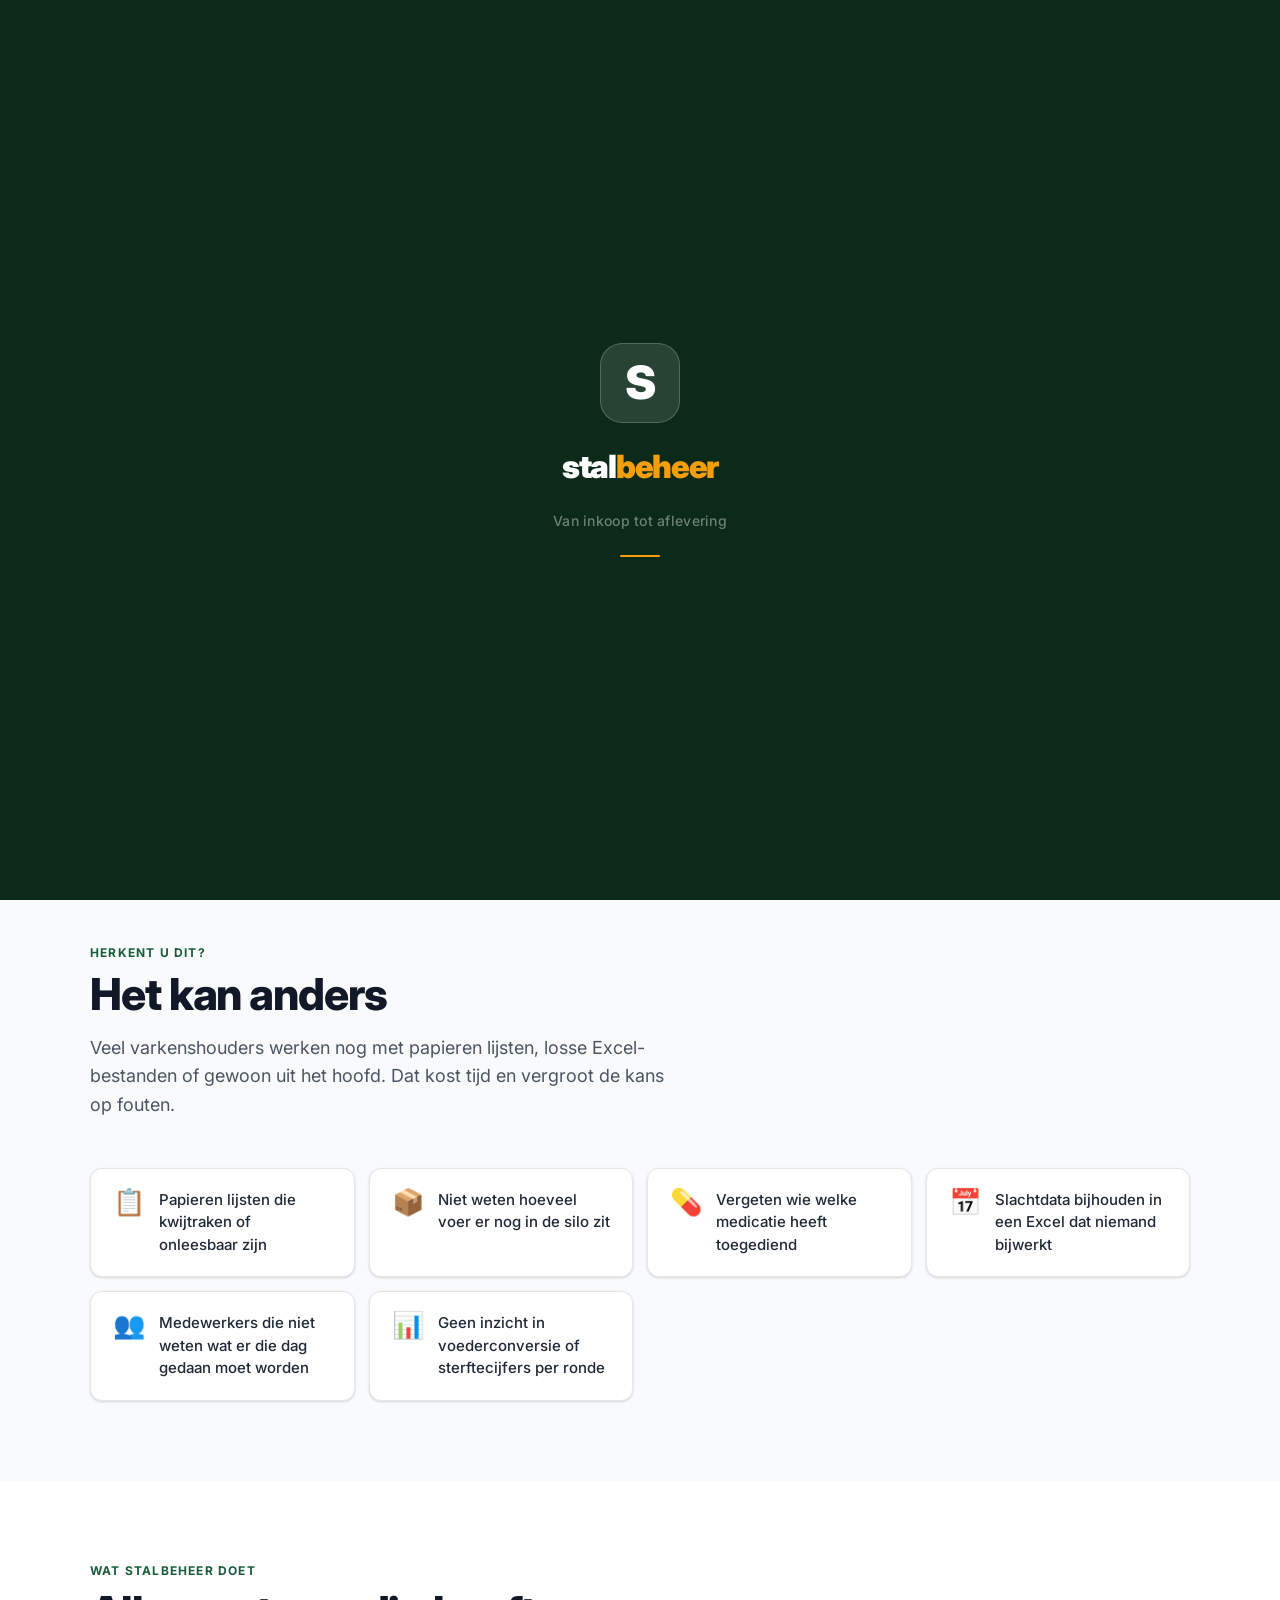
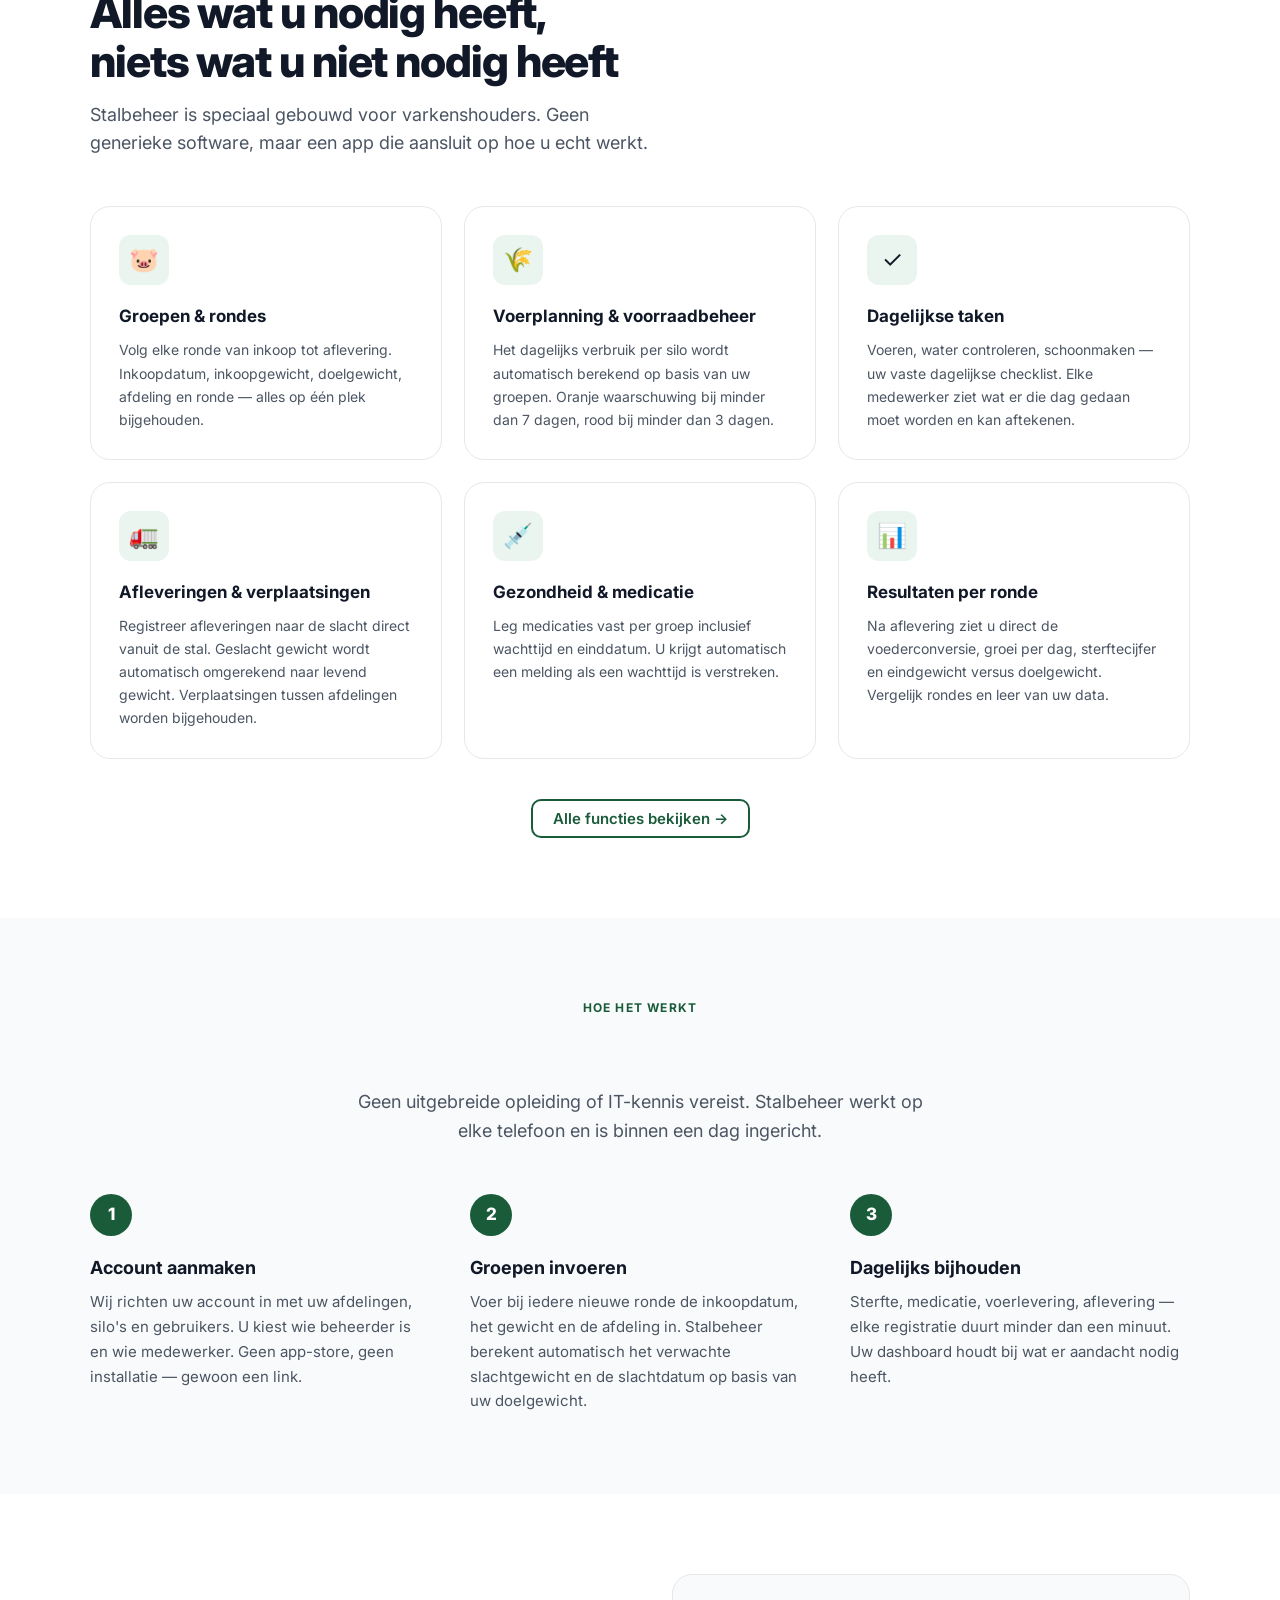
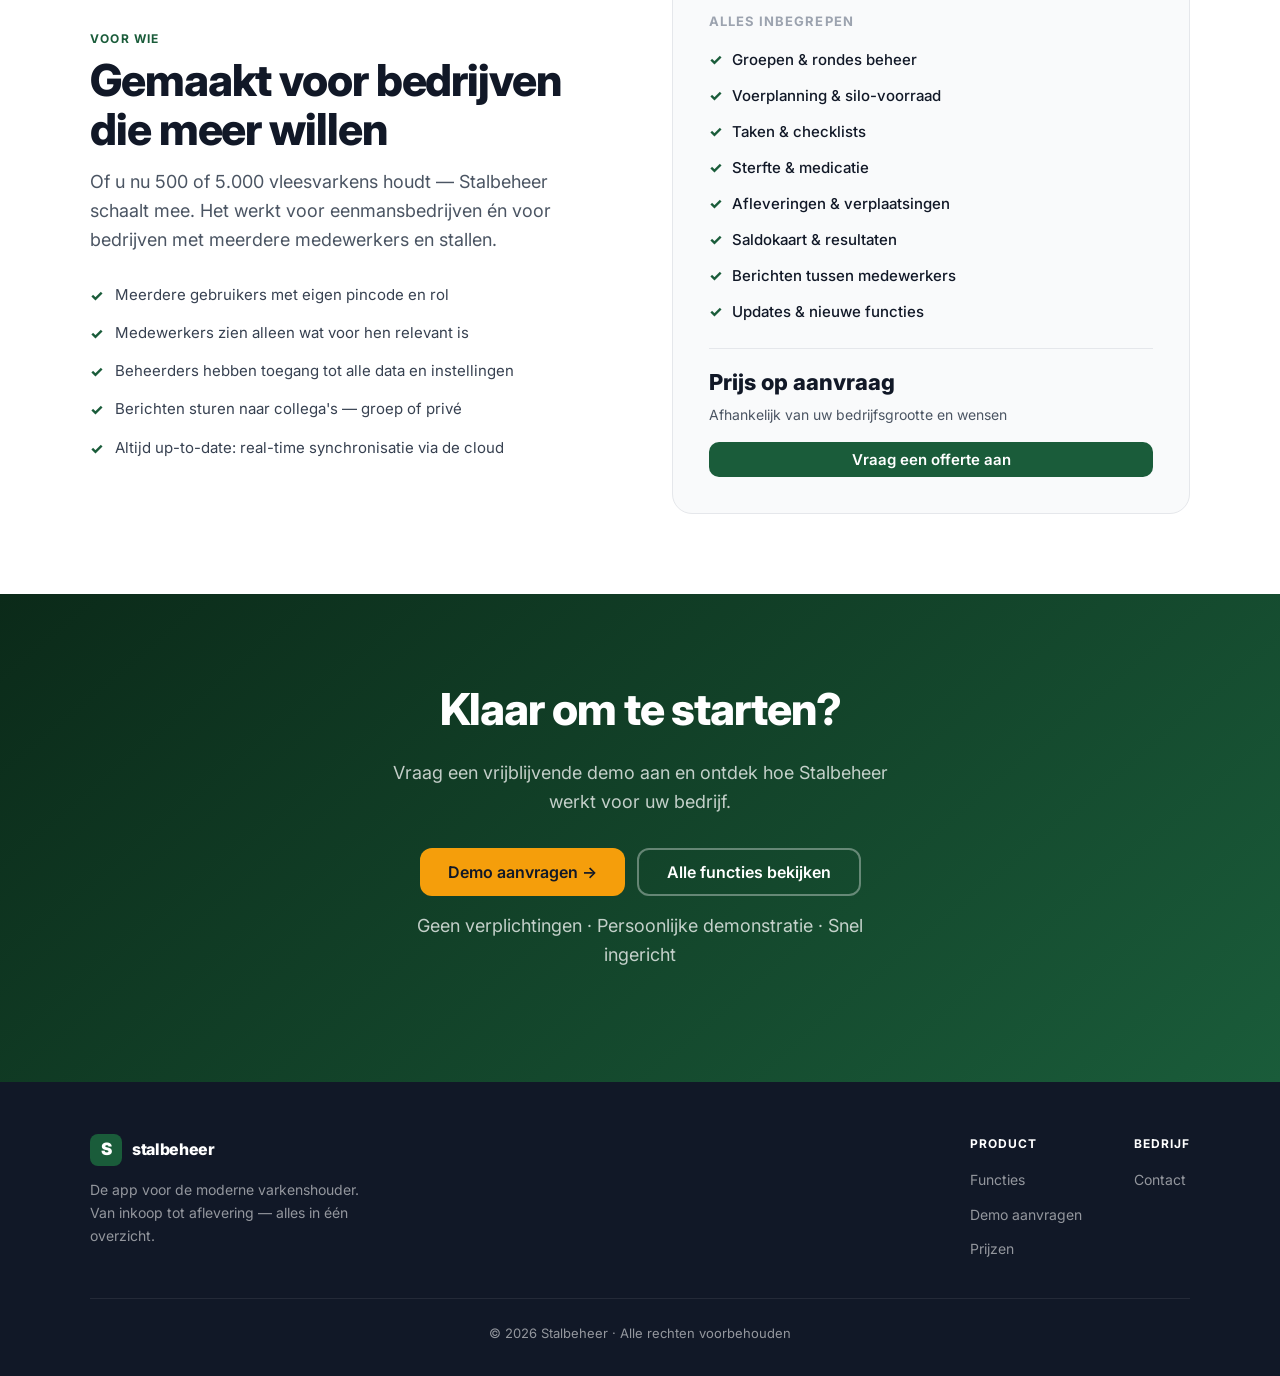
==== index.html @ 35cdd790 "fix: verwijder vlag emoji uit hero label" ====
<!DOCTYPE html>
<html lang="nl">
<head>
<meta charset="UTF-8">
<meta name="viewport" content="width=device-width, initial-scale=1.0">
<title>Stalbeheer — De app voor de moderne varkenshouder</title>
<meta name="description" content="Van inkoop tot aflevering — alles in één app. Voervoorraden, groepen, taken en gezondheid altijd bij de hand. Gebouwd voor de Nederlandse varkenshouderij.">
<link href="https://fonts.googleapis.com/css2?family=Inter:wght@400;500;600;700;800;900&display=swap" rel="stylesheet">
<link rel="stylesheet" href="style.css">
</head>
<body>

<!-- INTRO BINNENKOMER -->
<div id="intro">
  <div class="intro-inner">
    <div class="intro-mark">S</div>
    <div class="intro-word">stal<span>beheer</span></div>
    <div class="intro-tag">Van inkoop tot aflevering</div>
    <div class="intro-bar"></div>
  </div>
</div>

<!-- NAV -->
<header class="nav">
  <div class="nav-inner">
    <a href="index.html" class="nav-logo">
      <div class="nav-logo-mark">S</div>
      <div class="nav-logo-text">stal<span>beheer</span></div>
    </a>
    <ul class="nav-links">
      <li><a href="index.html" class="active">Home</a></li>
      <li><a href="functies.html">Functies</a></li>
      <li><a href="demo.html">Demo</a></li>
      <li><a href="contact.html">Contact</a></li>
    </ul>
    <div class="nav-right">
      <a href="contact.html" class="btn btn-primary btn-sm">Demo aanvragen →</a>
    </div>
  </div>
</header>

<!-- HERO -->
<section class="hero">
  <div class="hero-inner">
    <div class="hero-label" data-hero>Gebouwd voor de Nederlandse varkenshouderij</div>
    <h1 data-hero>Van inkoop tot aflevering.<br><em>Alles in één app.</em></h1>
    <p class="hero-sub" data-hero>
      Stalbeheer geeft u real-time inzicht in uw voervoorraden, diergroepen, dagelijkse taken en gezondheid — op uw telefoon, altijd en overal.
    </p>
    <div class="hero-cta" data-hero>
      <a href="contact.html" class="btn btn-amber btn-lg">Demo aanvragen →</a>
      <a href="functies.html" class="btn btn-outline-white btn-lg">Bekijk alle functies</a>
    </div>
    <p class="hero-note" data-hero>Geen installatie · Werkt op elke telefoon · Prijs op aanvraag</p>

    <div class="hero-stats" data-hero>
      <div>
        <div class="hero-stat-value">24/7</div>
        <div class="hero-stat-label">Inzicht in uw stal</div>
      </div>
      <div>
        <div class="hero-stat-value">0 papier</div>
        <div class="hero-stat-label">Alles digitaal</div>
      </div>
      <div>
        <div class="hero-stat-value">&lt; 1 min</div>
        <div class="hero-stat-label">Per registratie</div>
      </div>
      <div>
        <div class="hero-stat-value">1 app</div>
        <div class="hero-stat-label">Voor het hele team</div>
      </div>
    </div>
  </div>
</section>

<!-- PROBLEMEN -->
<section class="section bg-gray">
  <div class="section-inner">
    <div class="section-header">
      <div class="section-eyebrow" data-anim>Herkent u dit?</div>
      <h2 class="section-title" data-anim>Het kan anders</h2>
      <p class="section-sub" data-anim>Veel varkenshouders werken nog met papieren lijsten, losse Excel-bestanden of gewoon uit het hoofd. Dat kost tijd en vergroot de kans op fouten.</p>
    </div>
    <div class="problems-grid" data-stagger>
      <div class="problem-card">
        <div class="problem-icon">📋</div>
        <div class="problem-text">Papieren lijsten die kwijtraken of onleesbaar zijn</div>
      </div>
      <div class="problem-card">
        <div class="problem-icon">📦</div>
        <div class="problem-text">Niet weten hoeveel voer er nog in de silo zit</div>
      </div>
      <div class="problem-card">
        <div class="problem-icon">💊</div>
        <div class="problem-text">Vergeten wie welke medicatie heeft toegediend</div>
      </div>
      <div class="problem-card">
        <div class="problem-icon">📅</div>
        <div class="problem-text">Slachtdata bijhouden in een Excel dat niemand bijwerkt</div>
      </div>
      <div class="problem-card">
        <div class="problem-icon">👥</div>
        <div class="problem-text">Medewerkers die niet weten wat er die dag gedaan moet worden</div>
      </div>
      <div class="problem-card">
        <div class="problem-icon">📊</div>
        <div class="problem-text">Geen inzicht in voederconversie of sterftecijfers per ronde</div>
      </div>
    </div>
  </div>
</section>

<!-- FUNCTIES HIGHLIGHTS -->
<section class="section">
  <div class="section-inner">
    <div class="section-header">
      <div class="section-eyebrow" data-anim>Wat Stalbeheer doet</div>
      <h2 class="section-title" data-anim>Alles wat u nodig heeft,<br>niets wat u niet nodig heeft</h2>
      <p class="section-sub" data-anim>Stalbeheer is speciaal gebouwd voor varkenshouders. Geen generieke software, maar een app die aansluit op hoe u echt werkt.</p>
    </div>
    <div class="features-grid" data-stagger>
      <div class="feature-card">
        <div class="feature-icon">🐷</div>
        <div class="feature-title">Groepen &amp; rondes</div>
        <div class="feature-text">Volg elke ronde van inkoop tot aflevering. Inkoopdatum, inkoopgewicht, doelgewicht, afdeling en ronde — alles op één plek bijgehouden.</div>
      </div>
      <div class="feature-card">
        <div class="feature-icon">🌾</div>
        <div class="feature-title">Voerplanning &amp; voorraadbeheer</div>
        <div class="feature-text">Het dagelijks verbruik per silo wordt automatisch berekend op basis van uw groepen. Oranje waarschuwing bij minder dan 7 dagen, rood bij minder dan 3 dagen.</div>
      </div>
      <div class="feature-card">
        <div class="feature-icon">✓</div>
        <div class="feature-title">Dagelijkse taken</div>
        <div class="feature-text">Voeren, water controleren, schoonmaken — uw vaste dagelijkse checklist. Elke medewerker ziet wat er die dag gedaan moet worden en kan aftekenen.</div>
      </div>
      <div class="feature-card">
        <div class="feature-icon">🚛</div>
        <div class="feature-title">Afleveringen &amp; verplaatsingen</div>
        <div class="feature-text">Registreer afleveringen naar de slacht direct vanuit de stal. Geslacht gewicht wordt automatisch omgerekend naar levend gewicht. Verplaatsingen tussen afdelingen worden bijgehouden.</div>
      </div>
      <div class="feature-card">
        <div class="feature-icon">💉</div>
        <div class="feature-title">Gezondheid &amp; medicatie</div>
        <div class="feature-text">Leg medicaties vast per groep inclusief wachttijd en einddatum. U krijgt automatisch een melding als een wachttijd is verstreken.</div>
      </div>
      <div class="feature-card">
        <div class="feature-icon">📊</div>
        <div class="feature-title">Resultaten per ronde</div>
        <div class="feature-text">Na aflevering ziet u direct de voederconversie, groei per dag, sterftecijfer en eindgewicht versus doelgewicht. Vergelijk rondes en leer van uw data.</div>
      </div>
    </div>
    <div style="text-align:center;margin-top:40px" data-anim>
      <a href="functies.html" class="btn btn-ghost">Alle functies bekijken →</a>
    </div>
  </div>
</section>

<!-- HOE HET WERKT -->
<section class="section bg-gray">
  <div class="section-inner">
    <div class="section-header center">
      <div class="section-eyebrow" data-anim>Hoe het werkt</div>
      <h2 class="section-title" data-anim>In drie stappen aan de slag</h2>
      <p class="section-sub" data-anim>Geen uitgebreide opleiding of IT-kennis vereist. Stalbeheer werkt op elke telefoon en is binnen een dag ingericht.</p>
    </div>
    <div class="steps" data-stagger>
      <div class="step">
        <div class="step-num">1</div>
        <div class="step-title">Account aanmaken</div>
        <div class="step-text">Wij richten uw account in met uw afdelingen, silo's en gebruikers. U kiest wie beheerder is en wie medewerker. Geen app-store, geen installatie — gewoon een link.</div>
      </div>
      <div class="step">
        <div class="step-num">2</div>
        <div class="step-title">Groepen invoeren</div>
        <div class="step-text">Voer bij iedere nieuwe ronde de inkoopdatum, het gewicht en de afdeling in. Stalbeheer berekent automatisch het verwachte slachtgewicht en de slachtdatum op basis van uw doelgewicht.</div>
      </div>
      <div class="step">
        <div class="step-num">3</div>
        <div class="step-title">Dagelijks bijhouden</div>
        <div class="step-text">Sterfte, medicatie, voerlevering, aflevering — elke registratie duurt minder dan een minuut. Uw dashboard houdt bij wat er aandacht nodig heeft.</div>
      </div>
    </div>
  </div>
</section>

<!-- VOOR WIE -->
<section class="section">
  <div class="section-inner">
    <div style="display:grid;grid-template-columns:1fr 1fr;gap:64px;align-items:center">
      <div>
        <div class="section-eyebrow" data-anim>Voor wie</div>
        <h2 class="section-title" data-anim>Gemaakt voor bedrijven die meer willen</h2>
        <p class="section-sub" data-anim style="margin-bottom:28px">Of u nu 500 of 5.000 vleesvarkens houdt — Stalbeheer schaalt mee. Het werkt voor eenmansbedrijven én voor bedrijven met meerdere medewerkers en stallen.</p>
        <ul class="functies-list">
          <li>Meerdere gebruikers met eigen pincode en rol</li>
          <li>Medewerkers zien alleen wat voor hen relevant is</li>
          <li>Beheerders hebben toegang tot alle data en instellingen</li>
          <li>Berichten sturen naar collega's — groep of privé</li>
          <li>Altijd up-to-date: real-time synchronisatie via de cloud</li>
        </ul>
      </div>
      <div data-anim="scale" style="background:var(--gray-50);border:1px solid var(--gray-200);border-radius:20px;padding:36px;display:flex;flex-direction:column;gap:16px">
        <div style="font-size:13px;font-weight:700;text-transform:uppercase;letter-spacing:.08em;color:var(--gray-400)">Alles inbegrepen</div>
        <div style="display:flex;flex-direction:column;gap:12px">
          <div style="display:flex;align-items:center;gap:10px;font-size:15px;font-weight:500">
            <span style="color:var(--green);font-weight:800">✓</span> Groepen &amp; rondes beheer
          </div>
          <div style="display:flex;align-items:center;gap:10px;font-size:15px;font-weight:500">
            <span style="color:var(--green);font-weight:800">✓</span> Voerplanning &amp; silo-voorraad
          </div>
          <div style="display:flex;align-items:center;gap:10px;font-size:15px;font-weight:500">
            <span style="color:var(--green);font-weight:800">✓</span> Taken &amp; checklists
          </div>
          <div style="display:flex;align-items:center;gap:10px;font-size:15px;font-weight:500">
            <span style="color:var(--green);font-weight:800">✓</span> Sterfte &amp; medicatie
          </div>
          <div style="display:flex;align-items:center;gap:10px;font-size:15px;font-weight:500">
            <span style="color:var(--green);font-weight:800">✓</span> Afleveringen &amp; verplaatsingen
          </div>
          <div style="display:flex;align-items:center;gap:10px;font-size:15px;font-weight:500">
            <span style="color:var(--green);font-weight:800">✓</span> Saldokaart &amp; resultaten
          </div>
          <div style="display:flex;align-items:center;gap:10px;font-size:15px;font-weight:500">
            <span style="color:var(--green);font-weight:800">✓</span> Berichten tussen medewerkers
          </div>
          <div style="display:flex;align-items:center;gap:10px;font-size:15px;font-weight:500">
            <span style="color:var(--green);font-weight:800">✓</span> Updates &amp; nieuwe functies
          </div>
        </div>
        <div style="margin-top:8px;padding-top:16px;border-top:1px solid var(--gray-200)">
          <div style="font-size:22px;font-weight:800;color:var(--gray-900)">Prijs op aanvraag</div>
          <div style="font-size:14px;color:var(--text-muted);margin-top:4px">Afhankelijk van uw bedrijfsgrootte en wensen</div>
          <a href="contact.html" class="btn btn-primary" style="margin-top:16px;width:100%;justify-content:center">Vraag een offerte aan</a>
        </div>
      </div>
    </div>
  </div>
</section>

<!-- CTA -->
<section class="cta-banner">
  <h2 data-anim>Klaar om te starten?</h2>
  <p data-anim>Vraag een vrijblijvende demo aan en ontdek hoe Stalbeheer werkt voor uw bedrijf.</p>
  <div class="hero-cta">
    <a href="contact.html" class="btn btn-amber btn-lg">Demo aanvragen →</a>
    <a href="functies.html" class="btn btn-outline-white btn-lg">Alle functies bekijken</a>
  </div>
  <p class="hero-note">Geen verplichtingen · Persoonlijke demonstratie · Snel ingericht</p>
</section>

<!-- FOOTER -->
<footer>
  <div class="footer-inner">
    <div class="footer-top">
      <div>
        <div class="footer-brand-logo">
          <div class="footer-brand-mark">S</div>
          <div class="footer-brand-name">stalbeheer</div>
        </div>
        <div class="footer-desc">De app voor de moderne varkenshouder. Van inkoop tot aflevering — alles in één overzicht.</div>
      </div>
      <div class="footer-links">
        <div class="footer-col">
          <div class="footer-col-title">Product</div>
          <ul>
            <li><a href="functies.html">Functies</a></li>
            <li><a href="contact.html">Demo aanvragen</a></li>
            <li><a href="contact.html">Prijzen</a></li>
          </ul>
        </div>
        <div class="footer-col">
          <div class="footer-col-title">Bedrijf</div>
          <ul>
            <li><a href="contact.html">Contact</a></li>
          </ul>
        </div>
      </div>
    </div>
    <div class="footer-bottom">
      © 2026 Stalbeheer · Alle rechten voorbehouden
    </div>
  </div>
</footer>

<script src="animations.js"></script>
</body>
</html>
---- style.css ----
/* ============================================================
   STALBEHEER.COM — Gedeelde stijlen
   ============================================================ */

:root {
  --green-dark:  #0b2a19;
  --green:       #1a5c3a;
  --green-mid:   #256b46;
  --green-light: #ebf5ef;
  --amber:       #f59e0b;
  --amber-dark:  #d97706;
  --white:  #ffffff;
  --gray-50:  #f9fafb;
  --gray-100: #f3f4f6;
  --gray-200: #e5e7eb;
  --gray-300: #d1d5db;
  --gray-400: #9ca3af;
  --gray-600: #4b5563;
  --gray-700: #374151;
  --gray-800: #1f2937;
  --gray-900: #111827;
  --text:       #111827;
  --text-muted: #4b5563;
  --r:    12px;
  --r-lg: 20px;
  --shadow:    0 1px 3px rgba(0,0,0,.10), 0 1px 2px rgba(0,0,0,.06);
  --shadow-md: 0 4px 6px -1px rgba(0,0,0,.10), 0 2px 4px -1px rgba(0,0,0,.06);
  --shadow-lg: 0 10px 15px -3px rgba(0,0,0,.10), 0 4px 6px -2px rgba(0,0,0,.05);
  --shadow-xl: 0 20px 25px -5px rgba(0,0,0,.10), 0 10px 10px -5px rgba(0,0,0,.04);
}

*, *::before, *::after { box-sizing: border-box; margin: 0; padding: 0; }
html { font-size: 16px; scroll-behavior: smooth; }
body {
  font-family: 'Inter', -apple-system, BlinkMacSystemFont, 'Segoe UI', sans-serif;
  color: var(--text);
  background: var(--white);
  line-height: 1.6;
  -webkit-font-smoothing: antialiased;
}
img { max-width: 100%; display: block; }
a { color: inherit; }

/* ── NAV ─────────────────────────────────────────────────── */
.nav {
  position: sticky; top: 0; z-index: 200;
  background: rgba(255,255,255,.96);
  backdrop-filter: blur(10px);
  border-bottom: 1px solid var(--gray-200);
}
.nav-inner {
  max-width: 1100px; margin: 0 auto; padding: 0 28px;
  height: 66px;
  display: flex; align-items: center; justify-content: space-between; gap: 32px;
}
.nav-logo {
  display: flex; align-items: center; gap: 10px; text-decoration: none;
}
.nav-logo-mark {
  width: 36px; height: 36px;
  background: var(--green); border-radius: 9px;
  display: flex; align-items: center; justify-content: center;
  font-size: 19px; font-weight: 900; color: white;
  font-family: 'Inter', sans-serif; letter-spacing: -0.04em;
  flex-shrink: 0; user-select: none;
}
.nav-logo-text {
  font-size: 19px; font-weight: 800; letter-spacing: -.03em;
  color: var(--green-dark);
}
.nav-logo-text span { color: var(--green); }
.nav-links {
  display: flex; align-items: center; gap: 4px; list-style: none;
}
.nav-links a {
  text-decoration: none; color: var(--gray-600);
  font-size: 15px; font-weight: 500;
  padding: 7px 14px; border-radius: 8px;
  transition: all .15s;
}
.nav-links a:hover, .nav-links a.active { color: var(--green); background: var(--green-light); }
.nav-right { display: flex; align-items: center; gap: 10px; }

/* ── BUTTONS ─────────────────────────────────────────────── */
.btn {
  display: inline-flex; align-items: center; gap: 6px;
  padding: 10px 20px; border-radius: 10px;
  font-size: 15px; font-weight: 600; font-family: inherit;
  text-decoration: none; border: none; cursor: pointer;
  transition: all .15s; line-height: 1; white-space: nowrap;
}
.btn-primary { background: var(--green); color: white; }
.btn-primary:hover { background: var(--green-mid); transform: translateY(-1px); box-shadow: var(--shadow-md); }
.btn-amber { background: var(--amber); color: var(--gray-900); }
.btn-amber:hover { background: var(--amber-dark); transform: translateY(-1px); box-shadow: var(--shadow-md); }
.btn-outline-white { background: transparent; color: white; border: 2px solid rgba(255,255,255,.35); }
.btn-outline-white:hover { background: rgba(255,255,255,.1); border-color: rgba(255,255,255,.6); }
.btn-ghost { background: transparent; color: var(--green); border: 2px solid var(--green); }
.btn-ghost:hover { background: var(--green-light); }
.btn-lg { padding: 14px 28px; font-size: 16px; border-radius: 12px; }
.btn-sm { padding: 8px 16px; font-size: 14px; border-radius: 8px; }

/* ── HERO ────────────────────────────────────────────────── */
.hero {
  background: linear-gradient(140deg, var(--green-dark) 0%, #1a5c3a 55%, #266348 100%);
  color: white; padding: 96px 28px 80px; text-align: center;
  position: relative; overflow: hidden;
}
.hero::before {
  content: '';
  position: absolute; inset: 0; pointer-events: none;
  background-image: radial-gradient(circle at 20% 50%, rgba(255,255,255,.03) 0%, transparent 60%),
                    radial-gradient(circle at 80% 20%, rgba(245,158,11,.06) 0%, transparent 50%);
}
.hero-inner { max-width: 820px; margin: 0 auto; position: relative; }
.hero-label {
  display: inline-flex; align-items: center; gap: 7px;
  background: rgba(255,255,255,.1); border: 1px solid rgba(255,255,255,.18);
  color: rgba(255,255,255,.9); font-size: 13px; font-weight: 600;
  padding: 6px 14px; border-radius: 20px; margin-bottom: 28px;
  letter-spacing: .03em;
}
.hero h1 {
  font-size: clamp(38px, 6vw, 66px); font-weight: 900;
  line-height: 1.06; letter-spacing: -.035em; margin-bottom: 22px; color: white;
}
.hero h1 em { font-style: normal; color: var(--amber); }
.hero-sub {
  font-size: clamp(17px, 2.2vw, 21px); color: rgba(255,255,255,.78);
  max-width: 620px; margin: 0 auto 38px; line-height: 1.55;
}
.hero-cta { display: flex; gap: 12px; justify-content: center; flex-wrap: wrap; }
.hero-note { margin-top: 20px; font-size: 13px; color: rgba(255,255,255,.45); }

/* stats strip */
.hero-stats {
  display: flex; justify-content: center; gap: 48px;
  flex-wrap: wrap; margin-top: 56px;
  padding-top: 40px; border-top: 1px solid rgba(255,255,255,.12);
}
.hero-stat-value {
  font-size: 32px; font-weight: 900; letter-spacing: -.03em; color: white;
}
.hero-stat-label { font-size: 13px; color: rgba(255,255,255,.55); margin-top: 2px; }

/* ── PAGE HERO (inner pages) ─────────────────────────────── */
.page-hero {
  background: linear-gradient(140deg, var(--green-dark), var(--green));
  color: white; padding: 64px 28px 56px;
}
.page-hero-inner { max-width: 1100px; margin: 0 auto; }
.page-hero h1 {
  font-size: clamp(34px, 5vw, 54px); font-weight: 900;
  letter-spacing: -.03em; line-height: 1.08; margin-bottom: 12px;
}
.page-hero p { font-size: 18px; color: rgba(255,255,255,.75); max-width: 560px; }

/* ── SECTIONS ────────────────────────────────────────────── */
.section { padding: 80px 28px; }
.section-inner { max-width: 1100px; margin: 0 auto; }
.section.bg-gray { background: var(--gray-50); }
.section.bg-dark { background: var(--gray-900); }

.section-eyebrow {
  font-size: 12px; font-weight: 700; letter-spacing: .1em;
  text-transform: uppercase; color: var(--green); margin-bottom: 8px;
}
.section-title {
  font-size: clamp(28px, 4vw, 44px); font-weight: 800;
  letter-spacing: -.025em; color: var(--gray-900); line-height: 1.12;
  margin-bottom: 14px;
}
.section-sub { font-size: 18px; color: var(--text-muted); max-width: 580px; line-height: 1.6; }
.section-header { margin-bottom: 48px; }
.section-header.center { text-align: center; }
.section-header.center .section-sub { margin: 0 auto; }

/* ── PROBLEM CARDS ───────────────────────────────────────── */
.problems-grid {
  display: grid; grid-template-columns: repeat(auto-fit, minmax(230px, 1fr));
  gap: 14px; margin-top: 40px;
}
.problem-card {
  background: white; border: 1px solid var(--gray-200); border-radius: var(--r);
  padding: 20px 22px; display: flex; align-items: flex-start; gap: 14px;
  box-shadow: var(--shadow);
}
.problem-icon { font-size: 26px; flex-shrink: 0; line-height: 1; }
.problem-text { font-size: 15px; color: var(--gray-800); font-weight: 500; line-height: 1.5; }

/* ── FEATURE GRID ────────────────────────────────────────── */
.features-grid {
  display: grid; grid-template-columns: repeat(auto-fit, minmax(310px, 1fr));
  gap: 22px; margin-top: 48px;
}
.feature-card {
  background: white; border: 1px solid var(--gray-200); border-radius: var(--r-lg);
  padding: 28px; transition: all .2s;
}
.feature-card:hover {
  transform: translateY(-3px); box-shadow: var(--shadow-lg);
  border-color: #b6ddc5;
}
.feature-icon {
  width: 50px; height: 50px;
  background: var(--green-light); border-radius: 12px;
  display: flex; align-items: center; justify-content: center;
  font-size: 24px; margin-bottom: 18px;
}
.feature-title { font-size: 17px; font-weight: 700; color: var(--gray-900); margin-bottom: 8px; }
.feature-text { font-size: 14px; color: var(--text-muted); line-height: 1.65; }

/* ── STEPS ───────────────────────────────────────────────── */
.steps {
  display: grid; grid-template-columns: repeat(auto-fit, minmax(260px, 1fr));
  gap: 40px; margin-top: 48px; position: relative;
}
.step { display: flex; flex-direction: column; align-items: flex-start; }
.step-num {
  width: 42px; height: 42px; background: var(--green); color: white;
  border-radius: 50%; display: flex; align-items: center; justify-content: center;
  font-size: 17px; font-weight: 800; margin-bottom: 18px; flex-shrink: 0;
}
.step-title { font-size: 18px; font-weight: 700; color: var(--gray-900); margin-bottom: 8px; }
.step-text { font-size: 15px; color: var(--text-muted); line-height: 1.65; }

/* ── CTA BANNER ──────────────────────────────────────────── */
.cta-banner {
  background: linear-gradient(140deg, var(--green-dark), var(--green));
  color: white; padding: 80px 28px; text-align: center;
}
.cta-banner h2 {
  font-size: clamp(28px, 4vw, 44px); font-weight: 800;
  letter-spacing: -.025em; margin-bottom: 14px;
}
.cta-banner p { font-size: 18px; color: rgba(255,255,255,.75); max-width: 520px; margin: 0 auto 32px; }
.cta-banner .hero-note { margin-top: 16px; }

/* ── FUNCTIES DETAIL ─────────────────────────────────────── */
.functies-block {
  padding: 56px 0; border-bottom: 1px solid var(--gray-200);
}
.functies-block:last-child { border-bottom: none; }
.functies-layout {
  display: grid; grid-template-columns: 320px 1fr; gap: 64px; align-items: start;
}
.functies-list { list-style: none; display: flex; flex-direction: column; gap: 14px; margin-top: 0; }
.functies-list li {
  display: flex; align-items: flex-start; gap: 12px;
  font-size: 15px; color: var(--gray-700); line-height: 1.55;
}
.functies-list li::before {
  content: '✓'; color: var(--green); font-weight: 800;
  flex-shrink: 0; margin-top: 1px;
}
.functies-icon-row { display: flex; gap: 12px; flex-wrap: wrap; margin-top: 24px; }
.functies-badge {
  background: var(--green-light); color: var(--green);
  font-size: 12px; font-weight: 700; padding: 4px 10px; border-radius: 20px;
  letter-spacing: .03em;
}

/* ── CONTACT ─────────────────────────────────────────────── */
.contact-grid {
  display: grid; grid-template-columns: 1fr 420px; gap: 72px; align-items: start;
}
.form-row { display: grid; grid-template-columns: 1fr 1fr; gap: 14px; }
.form-group { display: flex; flex-direction: column; gap: 6px; margin-bottom: 14px; }
.form-group label { font-size: 14px; font-weight: 600; color: var(--gray-700); }
.form-group input,
.form-group select,
.form-group textarea {
  padding: 11px 14px; border: 1.5px solid var(--gray-200); border-radius: 10px;
  font-size: 15px; font-family: inherit; color: var(--text); background: white;
  transition: border-color .15s; outline: none;
}
.form-group input:focus,
.form-group select:focus,
.form-group textarea:focus { border-color: var(--green); box-shadow: 0 0 0 3px rgba(26,92,58,.1); }
.form-group textarea { min-height: 130px; resize: vertical; }
.contact-info { display: flex; flex-direction: column; gap: 0; }
.contact-info-item {
  display: flex; align-items: flex-start; gap: 16px;
  padding: 20px 0; border-bottom: 1px solid var(--gray-100);
}
.contact-info-item:first-child { padding-top: 0; }
.contact-info-item:last-child { border-bottom: none; }
.contact-info-icon {
  width: 46px; height: 46px; background: var(--green-light); border-radius: 11px;
  display: flex; align-items: center; justify-content: center;
  font-size: 22px; flex-shrink: 0;
}
.contact-info-title { font-size: 14px; font-weight: 700; color: var(--gray-900); margin-bottom: 3px; }
.contact-info-text { font-size: 14px; color: var(--text-muted); line-height: 1.5; }
.success-msg {
  display: none; background: var(--green-light); border: 1px solid #a7d7b9;
  color: var(--green); border-radius: 10px; padding: 14px 18px;
  font-size: 15px; font-weight: 500; margin-bottom: 16px;
}

/* ── FOOTER ──────────────────────────────────────────────── */
footer {
  background: var(--gray-900); color: rgba(255,255,255,.55);
  padding: 52px 28px 32px;
}
.footer-inner { max-width: 1100px; margin: 0 auto; }
.footer-top {
  display: flex; justify-content: space-between; gap: 48px; flex-wrap: wrap;
  padding-bottom: 36px; border-bottom: 1px solid rgba(255,255,255,.08);
  margin-bottom: 24px;
}
.footer-brand-logo { display: flex; align-items: center; gap: 10px; margin-bottom: 12px; }
.footer-brand-mark {
  width: 32px; height: 32px; background: var(--green); border-radius: 8px;
  display: flex; align-items: center; justify-content: center;
  font-size: 17px; font-weight: 900; color: white;
  font-family: 'Inter', sans-serif; letter-spacing: -0.04em; user-select: none;
}
.footer-brand-name { font-size: 16px; font-weight: 800; color: white; letter-spacing: -.02em; }
.footer-desc { font-size: 14px; line-height: 1.65; max-width: 280px; }
.footer-links { display: flex; gap: 52px; flex-wrap: wrap; }
.footer-col-title {
  font-size: 12px; font-weight: 700; text-transform: uppercase;
  letter-spacing: .08em; color: white; margin-bottom: 14px;
}
.footer-col ul { list-style: none; display: flex; flex-direction: column; gap: 9px; }
.footer-col a { text-decoration: none; font-size: 14px; transition: color .15s; }
.footer-col a:hover { color: white; }
.footer-bottom { font-size: 13px; text-align: center; }

/* ── RESPONSIVE ──────────────────────────────────────────── */
@media (max-width: 768px) {
  .nav-links, .nav-right { display: none; }
  .hero { padding: 64px 20px 52px; }
  .hero-stats { gap: 28px; }
  .section { padding: 56px 20px; }
  .features-grid { grid-template-columns: 1fr; }
  .functies-layout { grid-template-columns: 1fr; gap: 32px; }
  .contact-grid { grid-template-columns: 1fr; gap: 40px; }
  .form-row { grid-template-columns: 1fr; gap: 0; }
  .footer-top { flex-direction: column; }
  .page-hero { padding: 48px 20px 40px; }
  .cta-banner { padding: 56px 20px; }
}


/* ============================================================
   ANIMATIES — Apple-stijl scroll-triggered + hero entrance
   ============================================================ */

/* ── Nav: schaduw bij scrollen ──────────────────────────────── */
.nav { transition: box-shadow 0.3s ease; }
.nav--scrolled { box-shadow: 0 2px 24px rgba(0,0,0,0.10); }

/* ── Hero entrance: elementen komen één voor één binnen ─────── */
@keyframes heroEnter {
  from { opacity: 0; transform: translateY(22px); filter: blur(2px); }
  to   { opacity: 1; transform: translateY(0);    filter: blur(0);   }
}

.hero-enter {
  opacity: 0;
  animation: heroEnter 0.85s cubic-bezier(0.16, 1, 0.3, 1) forwards;
}

/* ── Scroll-triggered fade-up ───────────────────────────────── */
[data-anim] {
  opacity: 0;
  transform: translateY(28px);
  transition:
    opacity  0.72s cubic-bezier(0.16, 1, 0.3, 1),
    transform 0.72s cubic-bezier(0.16, 1, 0.3, 1);
  /* stagger: elk kind is iets later */
  transition-delay: calc(var(--stagger-i, 0) * 0.09s);
}

[data-anim="fade"] {
  transform: none; /* alleen fade, geen translate */
}

[data-anim="scale"] {
  transform: scale(0.95);
  transition:
    opacity   0.65s cubic-bezier(0.16, 1, 0.3, 1),
    transform 0.65s cubic-bezier(0.16, 1, 0.3, 1);
}

[data-anim].in-view {
  opacity: 1;
  transform: none;
}

/* ── Feature cards: extra hover-lift ───────────────────────── */
.feature-card {
  transition: transform 0.25s cubic-bezier(0.16,1,0.3,1),
              box-shadow 0.25s cubic-bezier(0.16,1,0.3,1),
              border-color 0.25s ease,
              opacity 0.72s cubic-bezier(0.16, 1, 0.3, 1);
}

/* ── Smooth underline op nav-links ─────────────────────────── */
.nav-links a {
  position: relative;
}
.nav-links a::after {
  content: '';
  position: absolute;
  bottom: 2px; left: 12px; right: 12px;
  height: 2px;
  background: var(--green);
  border-radius: 2px;
  transform: scaleX(0);
  transform-origin: center;
  transition: transform 0.22s cubic-bezier(0.16, 1, 0.3, 1);
}
.nav-links a:hover::after,
.nav-links a.active::after { transform: scaleX(1); }

/* ── Buttons: vloeiendere hover ─────────────────────────────── */
.btn {
  transition: background 0.18s ease,
              transform  0.18s cubic-bezier(0.16, 1, 0.3, 1),
              box-shadow 0.18s ease;
}

/* ── Reduced motion: respecteer gebruikersinstellingen ──────── */
@media (prefers-reduced-motion: reduce) {
  [data-anim], [data-hero], .hero-enter, .feature-card, .btn {
    transition: none !important;
    animation: none !important;
    opacity: 1 !important;
    transform: none !important;
  }
}


/* ============================================================
   INTRO — Cinematische binnenkomer bij laden
   ============================================================ */
#intro {
  position: fixed; inset: 0; z-index: 9999;
  background: var(--green-dark);
  display: flex; align-items: center; justify-content: center;
  flex-direction: column; gap: 0;
  pointer-events: all;
}
#intro.intro-exit {
  transform: translateY(-100%);
  transition: transform 1s cubic-bezier(0.76, 0, 0.24, 1);
}
.intro-inner {
  display: flex; flex-direction: column; align-items: center; gap: 18px;
  text-align: center;
}
.intro-mark {
  width: 80px; height: 80px;
  background: rgba(255,255,255,0.12);
  border: 1.5px solid rgba(255,255,255,0.2);
  border-radius: 22px;
  display: flex; align-items: center; justify-content: center;
  font-size: 46px; font-weight: 900; color: white;
  font-family: 'Inter', sans-serif; letter-spacing: -0.05em;
  user-select: none;
  opacity: 0;
  animation: introMark 0.7s cubic-bezier(0.16,1,0.3,1) 0.15s forwards;
}
.intro-word {
  font-size: 32px; font-weight: 900; letter-spacing: -0.04em;
  color: white;
  opacity: 0;
  animation: introSlideUp 0.65s cubic-bezier(0.16,1,0.3,1) 0.45s forwards;
}
.intro-word span { color: var(--amber); }
.intro-tag {
  font-size: 14px; font-weight: 500; color: rgba(255,255,255,0.4);
  letter-spacing: 0.02em;
  opacity: 0;
  animation: introSlideUp 0.65s cubic-bezier(0.16,1,0.3,1) 0.65s forwards;
}
.intro-bar {
  width: 40px; height: 2px;
  background: var(--amber);
  border-radius: 2px;
  margin-top: 4px;
  opacity: 0;
  transform: scaleX(0);
  transform-origin: left;
  animation: introBar 0.8s cubic-bezier(0.16,1,0.3,1) 0.85s forwards;
}

@keyframes introMark {
  from { opacity: 0; transform: scale(0.6) rotate(-8deg); }
  to   { opacity: 1; transform: scale(1) rotate(0deg); }
}
@keyframes introSlideUp {
  from { opacity: 0; transform: translateY(16px); }
  to   { opacity: 1; transform: translateY(0); }
}
@keyframes introBar {
  from { opacity: 0; transform: scaleX(0); }
  to   { opacity: 1; transform: scaleX(1); }
}
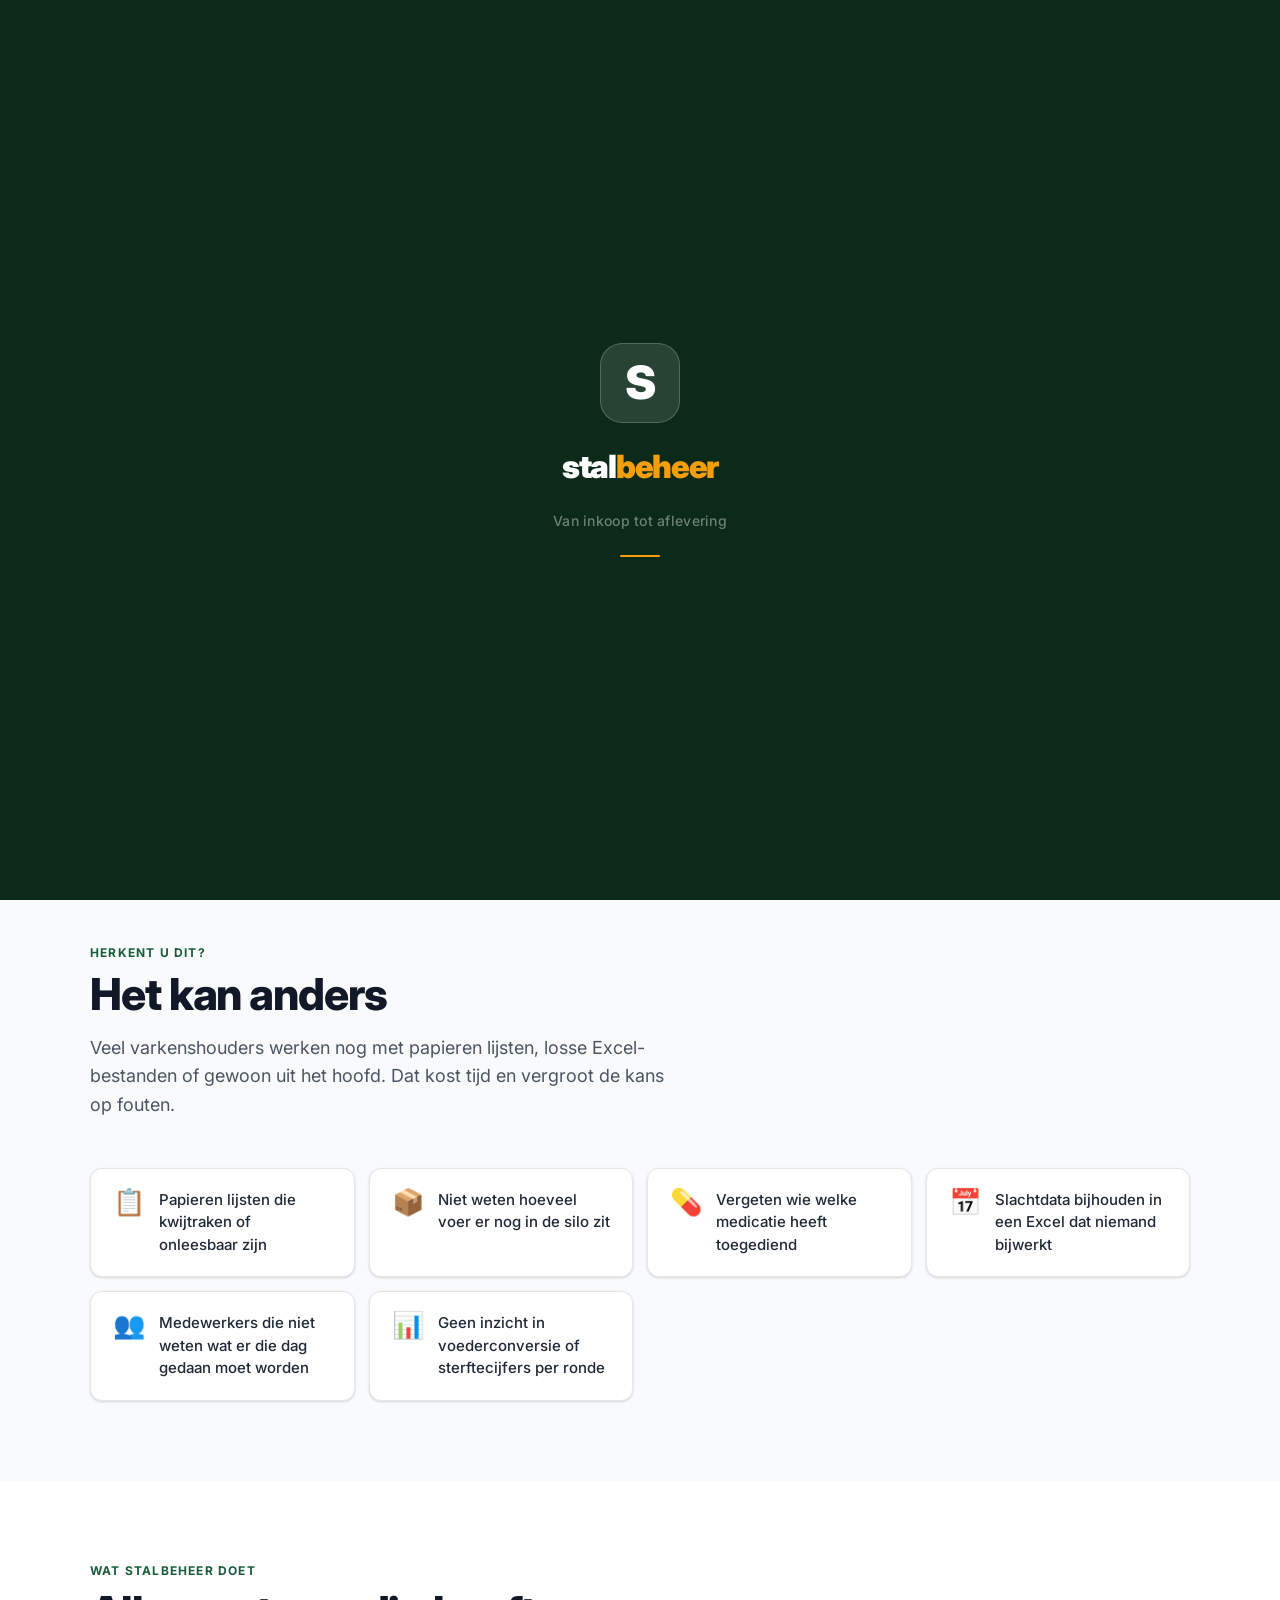
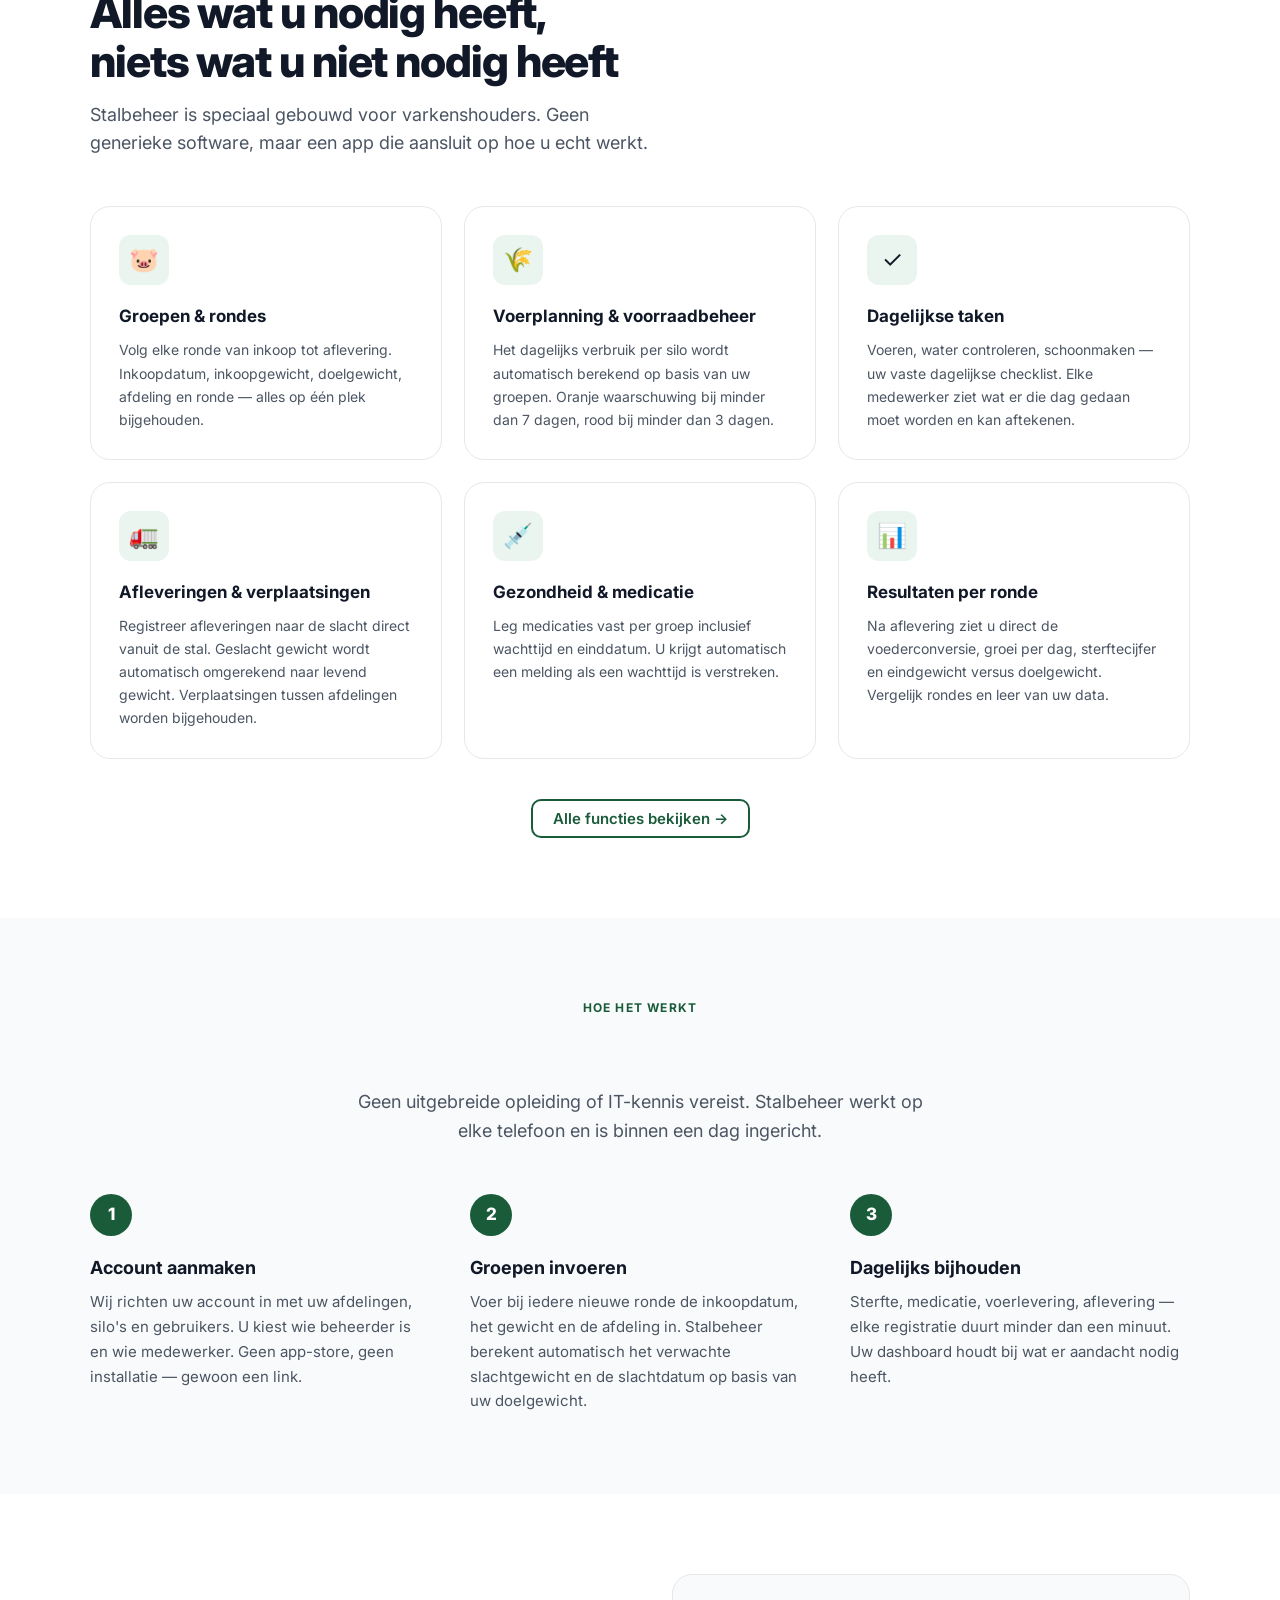
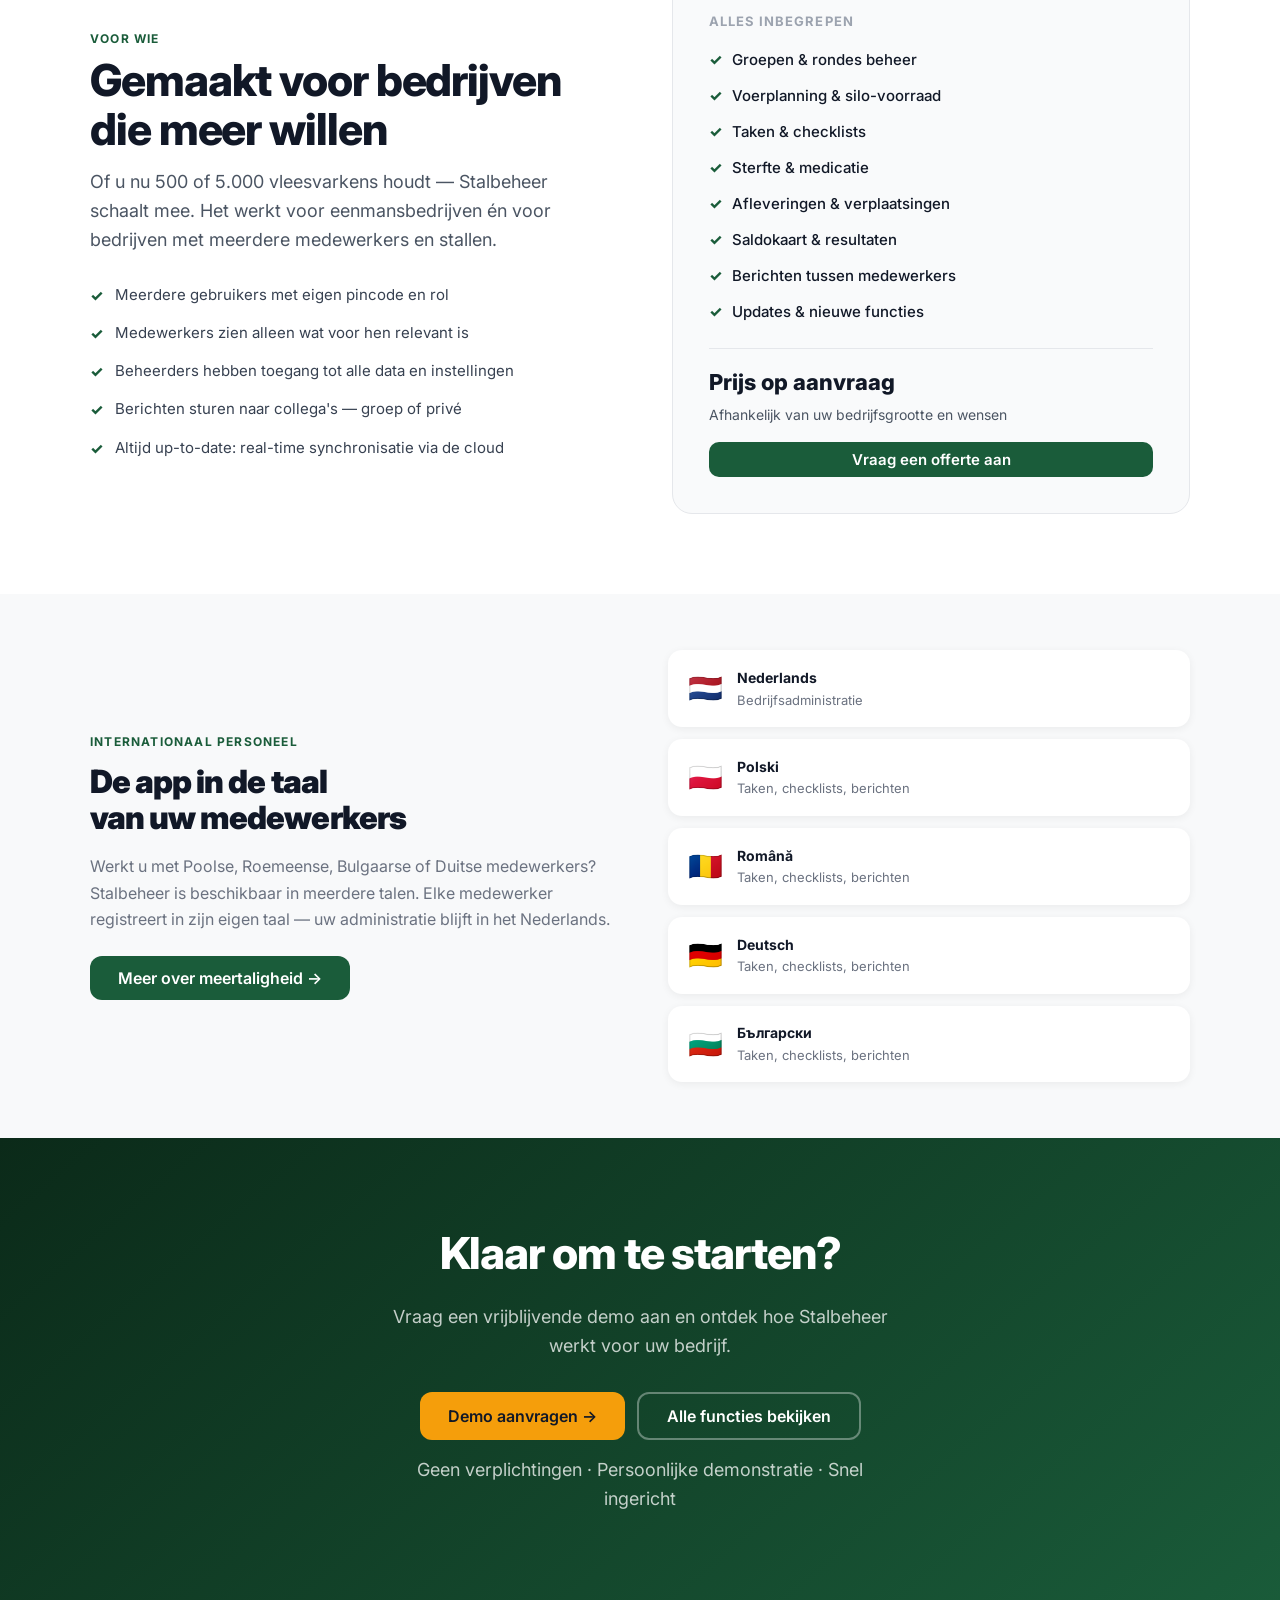
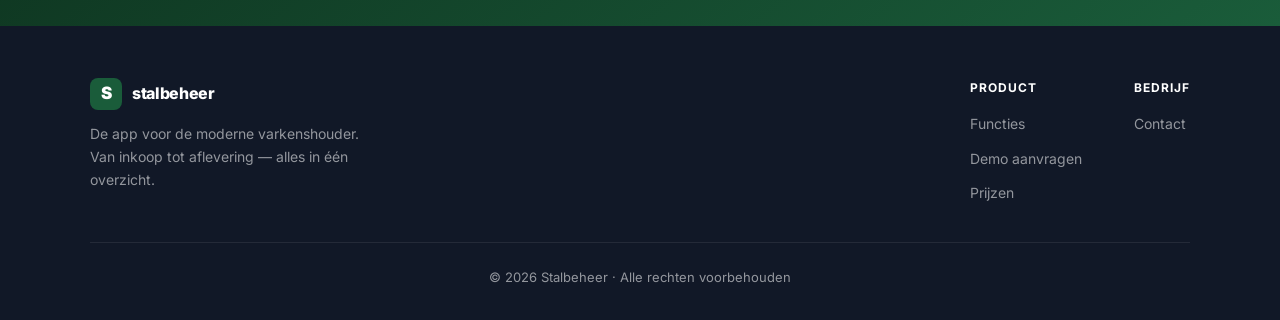
==== commit 3680ab1c: "feat: voeg meertaligheid toe als verkoopargument op website - functies.html: nieuw feature-blok met " ====
--- a/index.html
+++ b/index.html
@@ -239,6 +239,44 @@
   </div>
 </section>
 
+<!-- MEERTALIG -->
+<section class="section" style="background:#f8f9fa;padding-top:56px;padding-bottom:56px">
+  <div class="section-inner">
+    <div style="display:grid;grid-template-columns:1fr 1fr;gap:56px;align-items:center" data-anim>
+      <div>
+        <div class="section-eyebrow" style="margin-bottom:12px">Internationaal personeel</div>
+        <h2 style="font-size:32px;font-weight:900;letter-spacing:-.03em;line-height:1.15;margin-bottom:16px">De app in de taal<br>van uw medewerkers</h2>
+        <p style="font-size:16px;color:var(--gray-500,#6b7280);line-height:1.65;margin-bottom:24px">
+          Werkt u met Poolse, Roemeense, Bulgaarse of Duitse medewerkers? Stalbeheer is beschikbaar in meerdere talen. Elke medewerker registreert in zijn eigen taal — uw administratie blijft in het Nederlands.
+        </p>
+        <a href="functies.html#internationaal" class="btn btn-primary btn-lg">Meer over meertaligheid →</a>
+      </div>
+      <div style="display:flex;flex-direction:column;gap:12px">
+        <div style="background:white;border-radius:14px;padding:16px 20px;display:flex;align-items:center;gap:14px;box-shadow:0 2px 8px rgba(0,0,0,.06)">
+          <span style="font-size:28px">🇳🇱</span>
+          <div><div style="font-weight:700;font-size:14px">Nederlands</div><div style="font-size:13px;color:#6b7280">Bedrijfsadministratie</div></div>
+        </div>
+        <div style="background:white;border-radius:14px;padding:16px 20px;display:flex;align-items:center;gap:14px;box-shadow:0 2px 8px rgba(0,0,0,.06)">
+          <span style="font-size:28px">🇵🇱</span>
+          <div><div style="font-weight:700;font-size:14px">Polski</div><div style="font-size:13px;color:#6b7280">Taken, checklists, berichten</div></div>
+        </div>
+        <div style="background:white;border-radius:14px;padding:16px 20px;display:flex;align-items:center;gap:14px;box-shadow:0 2px 8px rgba(0,0,0,.06)">
+          <span style="font-size:28px">🇷🇴</span>
+          <div><div style="font-weight:700;font-size:14px">Română</div><div style="font-size:13px;color:#6b7280">Taken, checklists, berichten</div></div>
+        </div>
+        <div style="background:white;border-radius:14px;padding:16px 20px;display:flex;align-items:center;gap:14px;box-shadow:0 2px 8px rgba(0,0,0,.06)">
+          <span style="font-size:28px">🇩🇪</span>
+          <div><div style="font-weight:700;font-size:14px">Deutsch</div><div style="font-size:13px;color:#6b7280">Taken, checklists, berichten</div></div>
+        </div>
+        <div style="background:white;border-radius:14px;padding:16px 20px;display:flex;align-items:center;gap:14px;box-shadow:0 2px 8px rgba(0,0,0,.06)">
+          <span style="font-size:28px">🇧🇬</span>
+          <div><div style="font-weight:700;font-size:14px">Български</div><div style="font-size:13px;color:#6b7280">Taken, checklists, berichten</div></div>
+        </div>
+      </div>
+    </div>
+  </div>
+</section>
+
 <!-- CTA -->
 <section class="cta-banner">
   <h2 data-anim>Klaar om te starten?</h2>
--- a/style.css
+++ b/style.css
@@ -336,6 +336,7 @@
   .section { padding: 56px 20px; }
   .features-grid { grid-template-columns: 1fr; }
   .functies-layout { grid-template-columns: 1fr; gap: 32px; }
+  .talen-grid { grid-template-columns: 1fr !important; gap: 32px !important; }
   .contact-grid { grid-template-columns: 1fr; gap: 40px; }
   .form-row { grid-template-columns: 1fr; gap: 0; }
   .footer-top { flex-direction: column; }
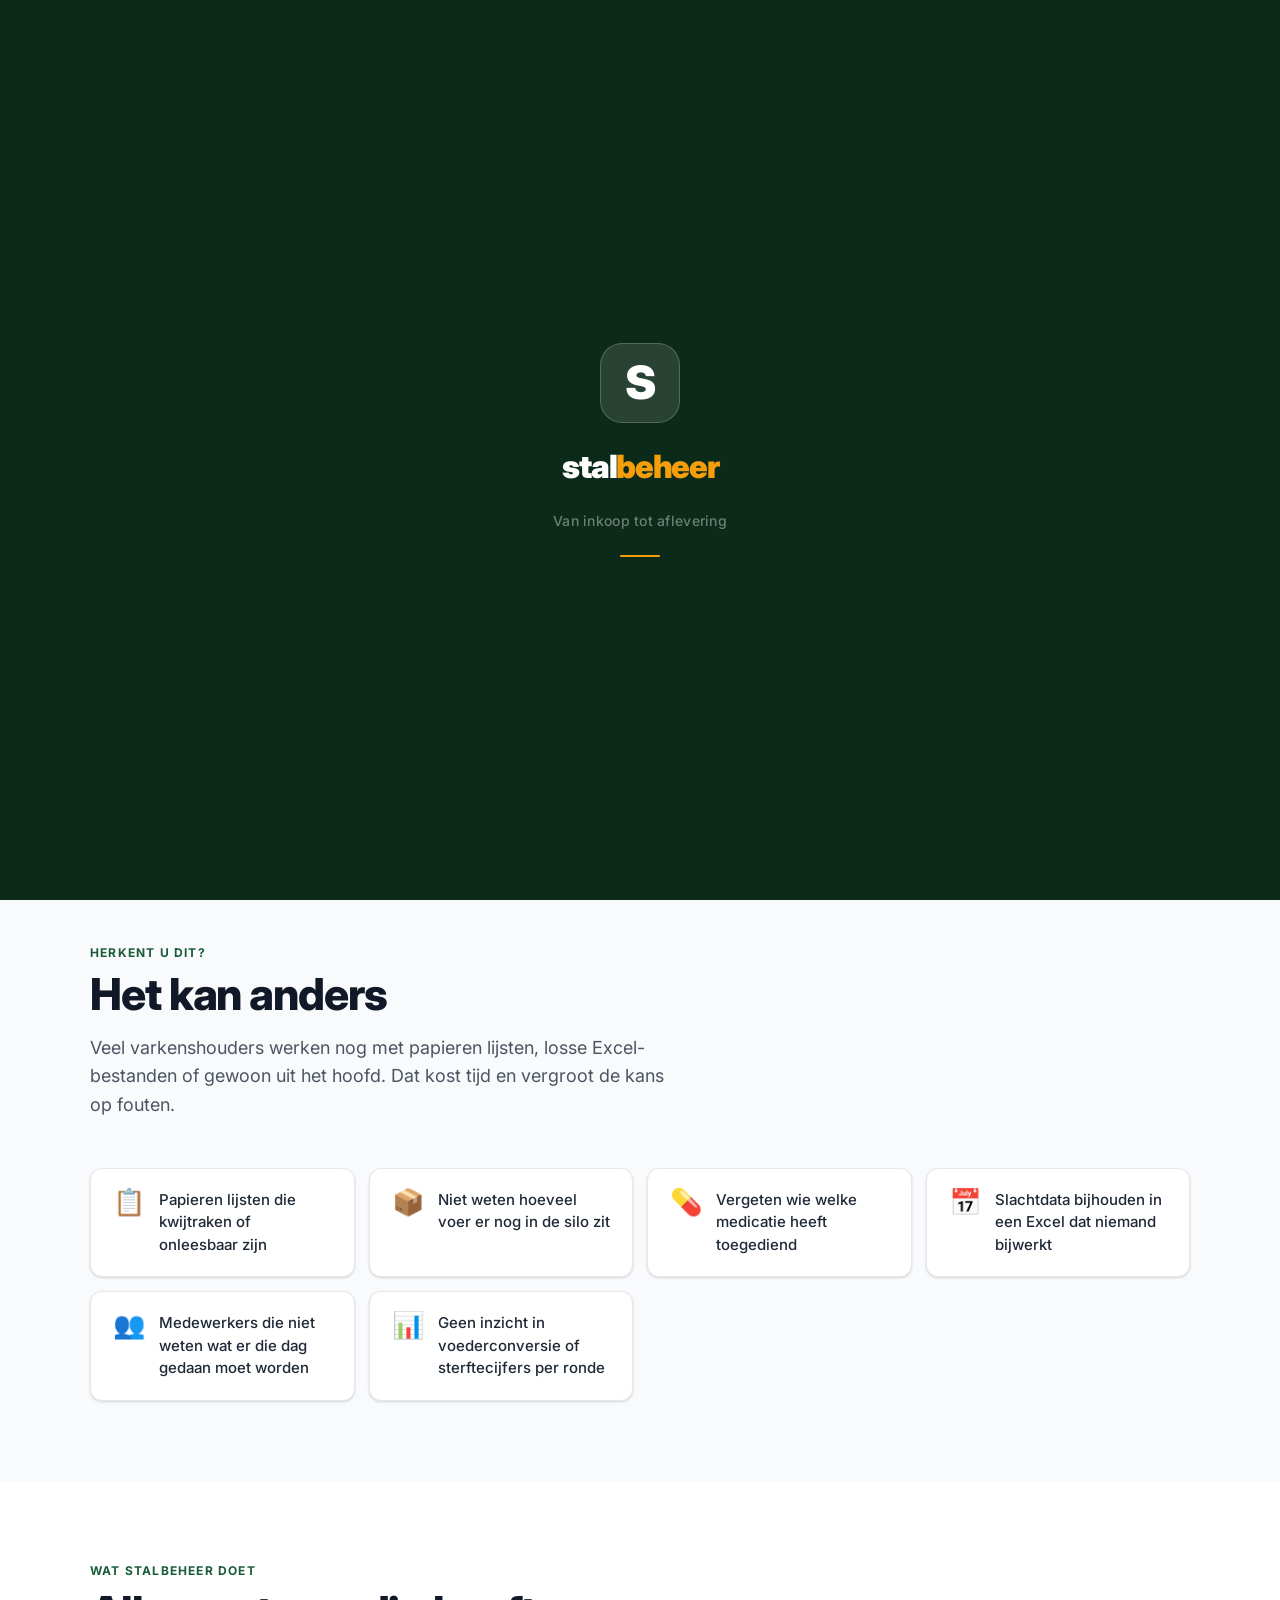
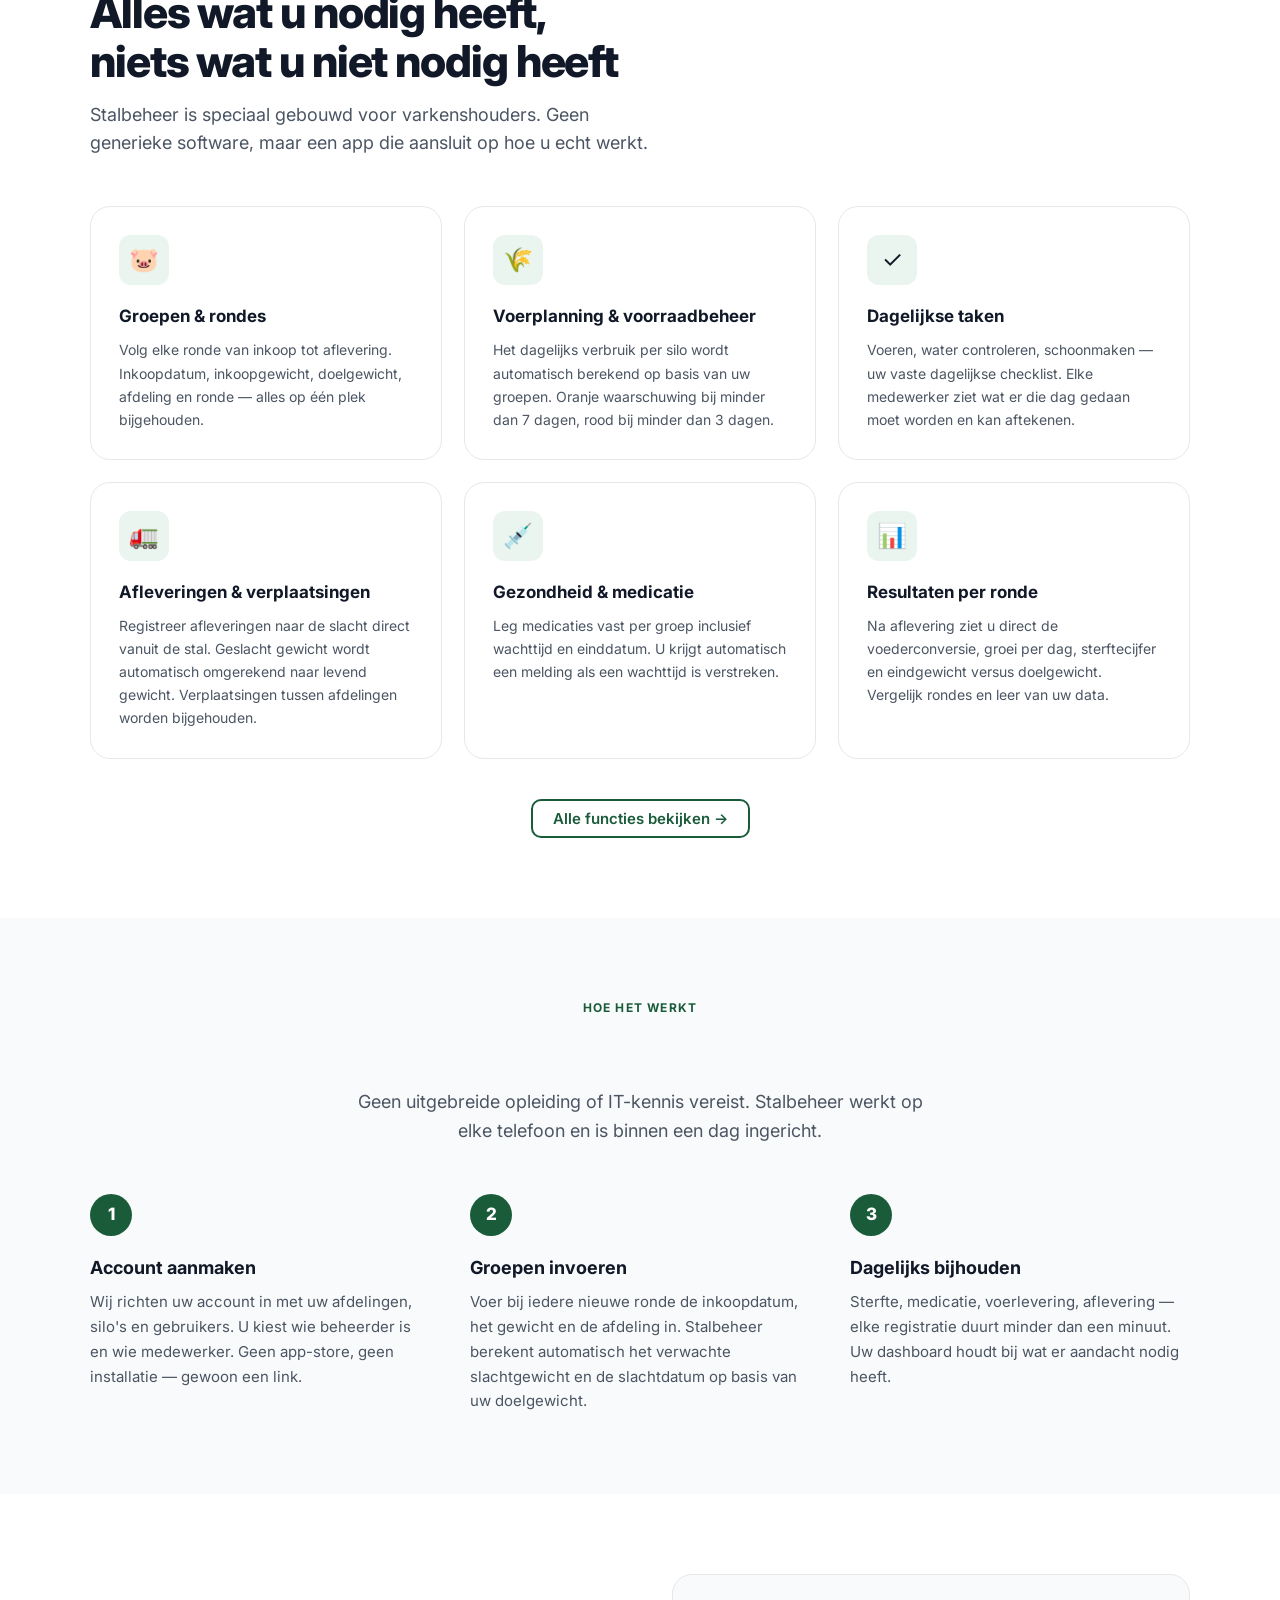
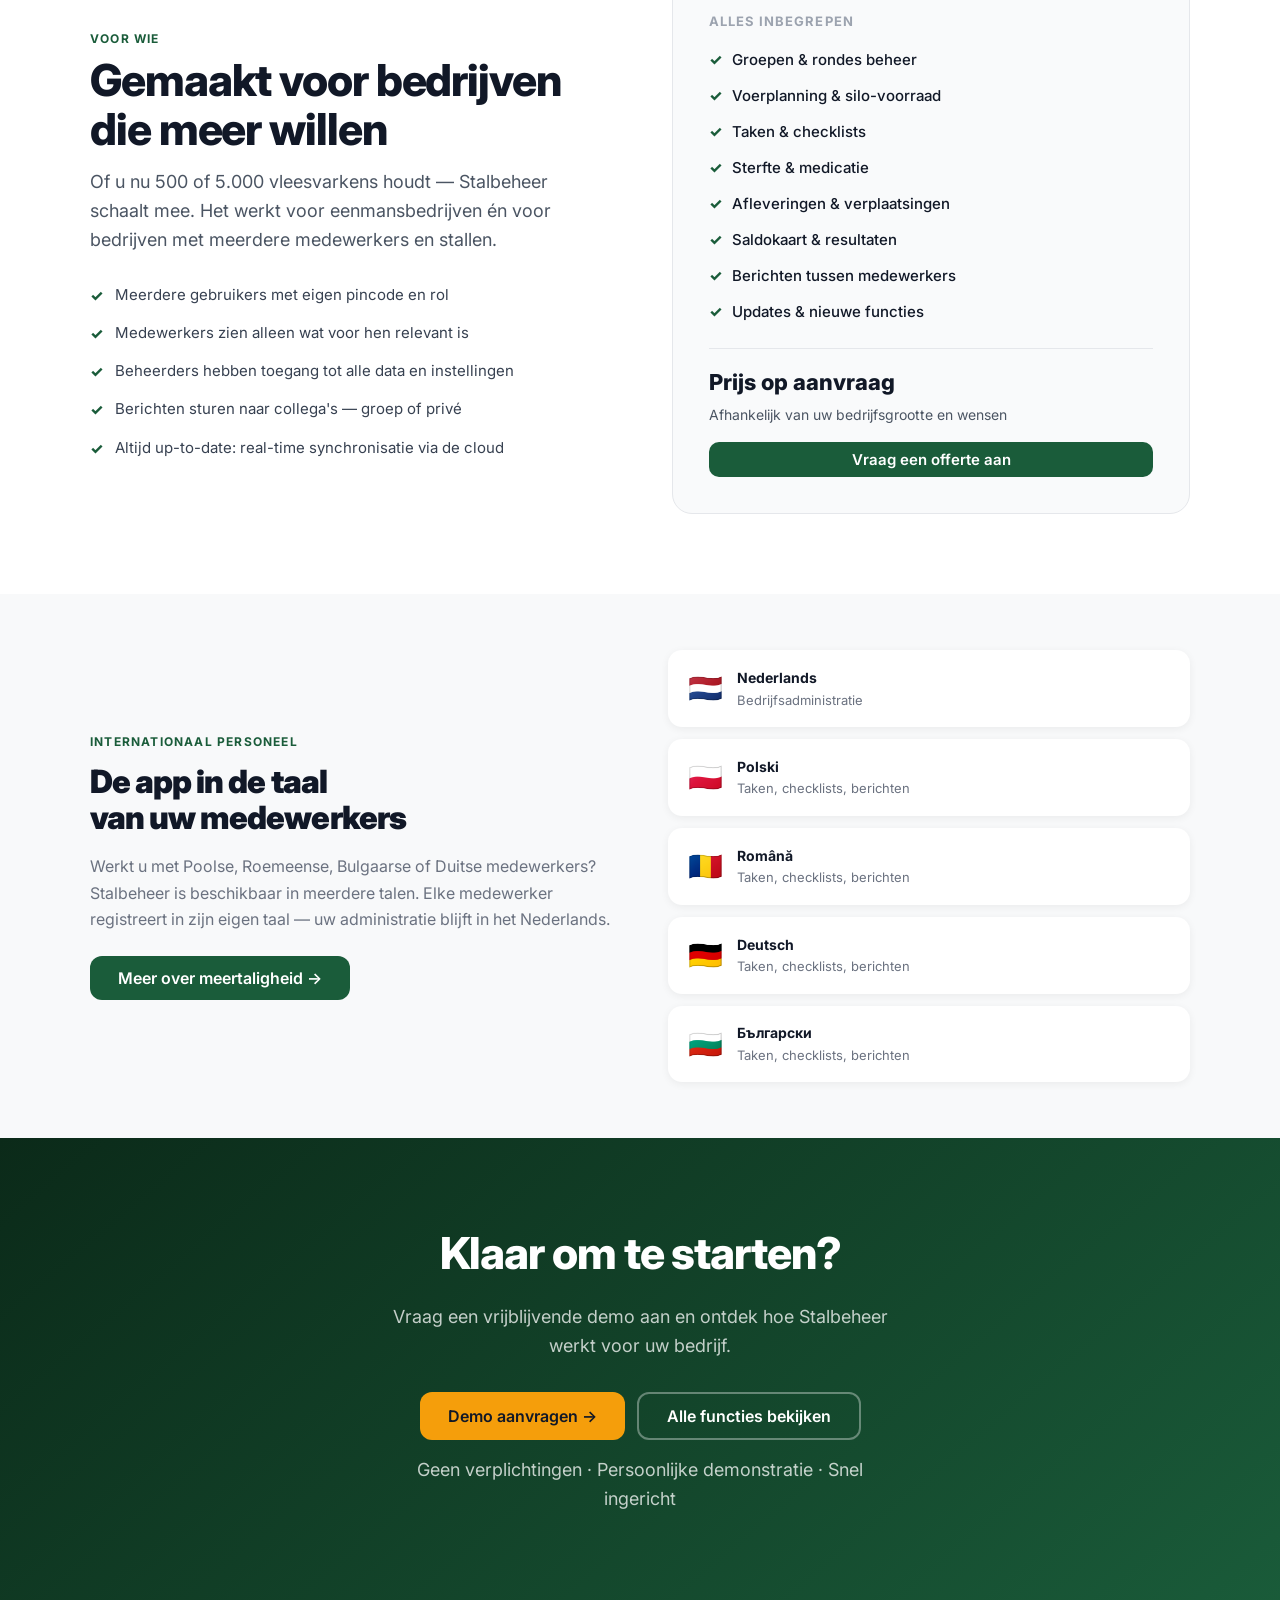
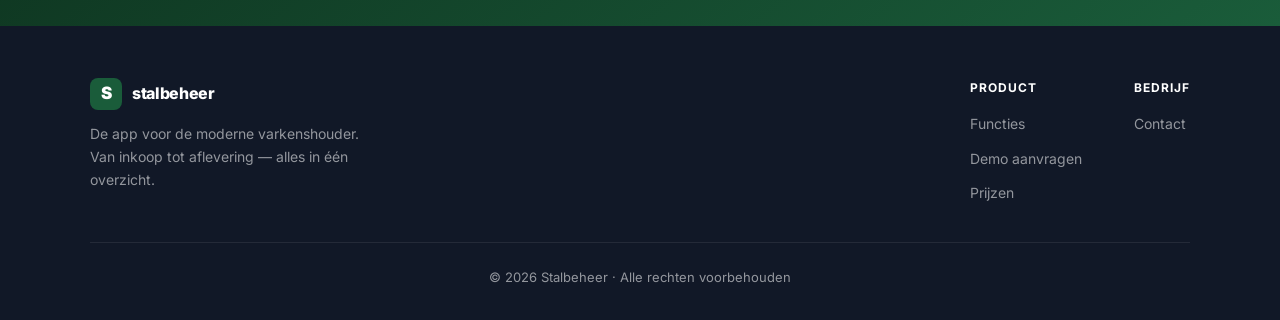
==== commit a8139914: "feat: voeg talen-pagina toe met meertaligheidsoverzicht Nieuwe talen.html met taallijst (NL/EN/DE/FR" ====
--- a/index.html
+++ b/index.html
@@ -4,7 +4,7 @@
 <meta charset="UTF-8">
 <meta name="viewport" content="width=device-width, initial-scale=1.0">
 <title>Stalbeheer — De app voor de moderne varkenshouder</title>
-<meta name="description" content="Van inkoop tot aflevering — alles in één app. Voervoorraden, groepen, taken en gezondheid altijd bij de hand. Gebouwd voor de Nederlandse varkenshouderij.">
+<meta name="description" content="Van inkoop tot aflevering — alles in één app. Voervoorraden, groepen, taken en gezondheid altijd bij de hand. Gebouwd voor en door de Nederlandse varkenshouderij.">
 <link href="https://fonts.googleapis.com/css2?family=Inter:wght@400;500;600;700;800;900&display=swap" rel="stylesheet">
 <link rel="stylesheet" href="style.css">
 </head>
@@ -30,19 +30,33 @@
     <ul class="nav-links">
       <li><a href="index.html" class="active">Home</a></li>
       <li><a href="functies.html">Functies</a></li>
+      <li><a href="talen.html">Talen</a></li>
       <li><a href="demo.html">Demo</a></li>
       <li><a href="contact.html">Contact</a></li>
     </ul>
     <div class="nav-right">
       <a href="contact.html" class="btn btn-primary btn-sm">Demo aanvragen →</a>
     </div>
+    <button class="nav-hamburger" id="nav-hamburger" aria-label="Menu openen">
+      <span></span><span></span><span></span>
+    </button>
   </div>
 </header>
+<nav class="mobile-nav" id="mobile-nav">
+  <a href="index.html" class="active">Home</a>
+  <a href="functies.html">Functies</a>
+  <a href="talen.html">Talen</a>
+  <a href="demo.html">Demo</a>
+  <a href="contact.html">Contact</a>
+  <div class="mobile-nav-cta">
+    <a href="contact.html" class="btn btn-primary">Demo aanvragen →</a>
+  </div>
+</nav>
 
 <!-- HERO -->
 <section class="hero">
   <div class="hero-inner">
-    <div class="hero-label" data-hero>Gebouwd voor de Nederlandse varkenshouderij</div>
+    <div class="hero-label" data-hero>Gebouwd voor en door de Nederlandse varkenshouderij</div>
     <h1 data-hero>Van inkoop tot aflevering.<br><em>Alles in één app.</em></h1>
     <p class="hero-sub" data-hero>
       Stalbeheer geeft u real-time inzicht in uw voervoorraden, diergroepen, dagelijkse taken en gezondheid — op uw telefoon, altijd en overal.
--- a/style.css
+++ b/style.css
@@ -328,9 +328,67 @@
 .footer-col a:hover { color: white; }
 .footer-bottom { font-size: 13px; text-align: center; }
 
+/* ── HAMBURGER / MOBILE NAV ──────────────────────────────── */
+.nav-hamburger {
+  display: none;
+  flex-direction: column;
+  justify-content: center;
+  gap: 5px;
+  cursor: pointer;
+  padding: 7px;
+  background: none;
+  border: none;
+  border-radius: 8px;
+  transition: background .15s;
+}
+.nav-hamburger:hover { background: var(--gray-100); }
+.nav-hamburger span {
+  display: block;
+  width: 22px;
+  height: 2px;
+  background: var(--gray-700);
+  border-radius: 2px;
+  transition: all .25s cubic-bezier(0.16, 1, 0.3, 1);
+  transform-origin: center;
+}
+.nav-hamburger.open span:nth-child(1) { transform: translateY(7px) rotate(45deg); }
+.nav-hamburger.open span:nth-child(2) { opacity: 0; transform: scaleX(0); }
+.nav-hamburger.open span:nth-child(3) { transform: translateY(-7px) rotate(-45deg); }
+
+.mobile-nav {
+  display: none;
+  position: fixed;
+  top: 66px; left: 0; right: 0;
+  background: white;
+  border-bottom: 1px solid var(--gray-200);
+  box-shadow: 0 8px 24px rgba(0,0,0,.10);
+  z-index: 199;
+  flex-direction: column;
+  padding: 12px 16px 16px;
+}
+.mobile-nav a {
+  display: block;
+  padding: 13px 14px;
+  font-size: 16px;
+  font-weight: 600;
+  color: var(--gray-700);
+  text-decoration: none;
+  border-radius: 10px;
+  transition: color .15s, background .15s;
+}
+.mobile-nav a:hover, .mobile-nav a.active { color: var(--green); background: var(--green-light); }
+.mobile-nav-cta {
+  margin-top: 8px;
+  padding-top: 12px;
+  border-top: 1px solid var(--gray-100);
+}
+.mobile-nav-cta .btn { width: 100%; justify-content: center; }
+
 /* ── RESPONSIVE ──────────────────────────────────────────── */
 @media (max-width: 768px) {
   .nav-links, .nav-right { display: none; }
+  .nav-hamburger { display: flex; }
+  .mobile-nav.open { display: flex; }
   .hero { padding: 64px 20px 52px; }
   .hero-stats { gap: 28px; }
   .section { padding: 56px 20px; }
@@ -345,6 +403,39 @@
 }
 
 
+/* ── TALEN PAGINA ────────────────────────────────────────── */
+.lang-list {
+  display: flex; flex-direction: column;
+  border-top: 1px solid rgba(255,255,255,.12);
+  margin-top: 48px;
+}
+.lang-row {
+  display: grid; grid-template-columns: 56px 1fr auto;
+  align-items: center; gap: 24px;
+  padding: 22px 4px;
+  border-bottom: 1px solid rgba(255,255,255,.12);
+}
+.lang-code {
+  font-size: 12px; font-weight: 700; letter-spacing: .1em;
+  text-transform: uppercase; color: rgba(255,255,255,.45);
+  font-family: 'JetBrains Mono', 'Courier New', monospace;
+}
+.lang-name {
+  font-size: 22px; font-weight: 600; letter-spacing: -.02em;
+  color: rgba(255,255,255,.92);
+}
+.lang-name.muted { font-size: 16px; color: rgba(255,255,255,.45); }
+.lang-status {
+  display: flex; align-items: center; gap: 8px;
+  font-size: 12px; font-weight: 600; letter-spacing: .06em;
+  text-transform: uppercase; color: rgba(255,255,255,.45);
+}
+.lang-dot {
+  width: 7px; height: 7px; border-radius: 50%;
+  background: var(--green); flex-shrink: 0;
+}
+.lang-dot.muted { background: rgba(255,255,255,.25); }
+
 /* ============================================================
    ANIMATIES — Apple-stijl scroll-triggered + hero entrance
    ============================================================ */
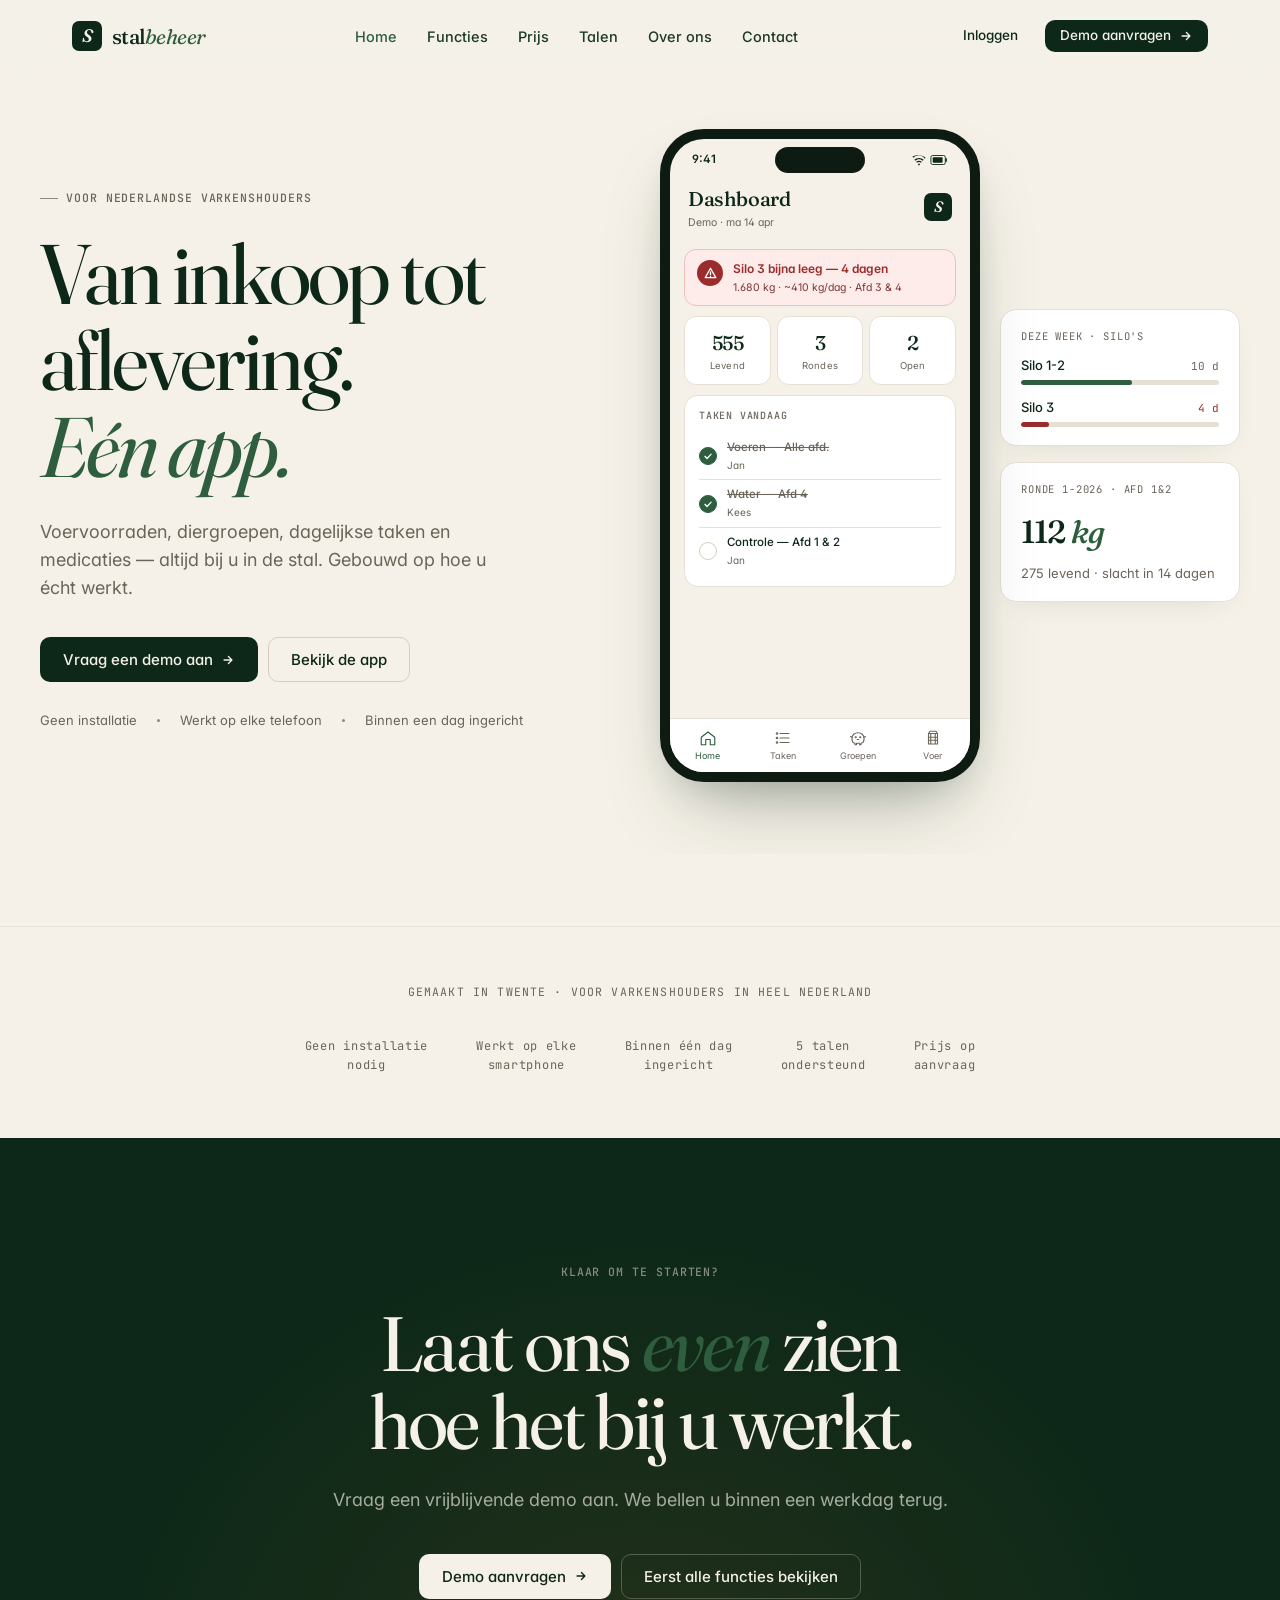
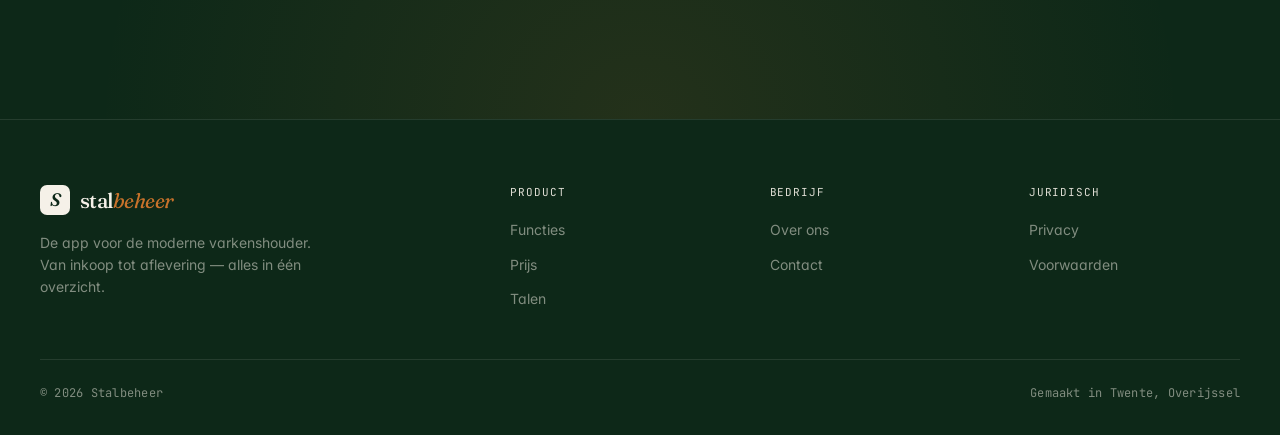
==== commit c4c76ac9: "feat: volledige redesign naar premium editoriale stijl Nieuw design-systeem (Fraunces/Inter/JetBrain" ====
--- a/index.html
+++ b/index.html
@@ -2,340 +2,116 @@
 <html lang="nl">
 <head>
 <meta charset="UTF-8">
-<meta name="viewport" content="width=device-width, initial-scale=1.0">
-<title>Stalbeheer — De app voor de moderne varkenshouder</title>
-<meta name="description" content="Van inkoop tot aflevering — alles in één app. Voervoorraden, groepen, taken en gezondheid altijd bij de hand. Gebouwd voor en door de Nederlandse varkenshouderij.">
-<link href="https://fonts.googleapis.com/css2?family=Inter:wght@400;500;600;700;800;900&display=swap" rel="stylesheet">
-<link rel="stylesheet" href="style.css">
+<meta name="viewport" content="width=device-width,initial-scale=1">
+<title>Stalbeheer — De stal in uw broekzak</title>
+<link rel="preconnect" href="https://fonts.googleapis.com">
+<link rel="preconnect" href="https://fonts.gstatic.com" crossorigin>
+<link href="https://fonts.googleapis.com/css2?family=Fraunces:ital,opsz,wght@0,9..144,400;0,9..144,500;0,9..144,600;1,9..144,400;1,9..144,500&family=Inter:wght@400;500;600;700&family=Instrument+Serif:ital@0;1&family=JetBrains+Mono:wght@400;500&display=swap" rel="stylesheet">
+<link rel="stylesheet" href="styles.css">
 </head>
 <body>
+<div data-nav></div>
 
-<!-- INTRO BINNENKOMER -->
-<div id="intro">
-  <div class="intro-inner">
-    <div class="intro-mark">S</div>
-    <div class="intro-word">stal<span>beheer</span></div>
-    <div class="intro-tag">Van inkoop tot aflevering</div>
-    <div class="intro-bar"></div>
-  </div>
-</div>
+<section class="hero hero-v1" data-variant="v1">
+  <div class="hero-inner">
+    <div class="hero-grid">
+      <div class="hero-copy">
+        <div class="eyebrow" data-anim style="--i:0">Voor Nederlandse varkenshouders</div>
+        <h1 data-anim style="--i:1">Van inkoop tot aflevering.<br><em>Eén app.</em></h1>
+        <p class="hero-sub" data-anim style="--i:2">
+          Voervoorraden, diergroepen, dagelijkse taken en medicaties — altijd bij u in de stal. Gebouwd op hoe u écht werkt.
+        </p>
+        <div class="hero-cta-row" data-anim style="--i:3">
+          <a href="contact.html" class="btn btn-primary btn-lg">Vraag een demo aan <svg><use href="#i-arrow"/></svg></a>
+          <a href="functies.html" class="btn btn-secondary btn-lg">Bekijk de app</a>
+        </div>
+        <div class="hero-meta-row" data-anim style="--i:4">
+          <span>Geen installatie</span><span class="dot"></span>
+          <span>Werkt op elke telefoon</span><span class="dot"></span>
+          <span>Binnen een dag ingericht</span>
+        </div>
+      </div>
 
-<!-- NAV -->
-<header class="nav">
-  <div class="nav-inner">
-    <a href="index.html" class="nav-logo">
-      <div class="nav-logo-mark">S</div>
-      <div class="nav-logo-text">stal<span>beheer</span></div>
-    </a>
-    <ul class="nav-links">
-      <li><a href="index.html" class="active">Home</a></li>
-      <li><a href="functies.html">Functies</a></li>
-      <li><a href="talen.html">Talen</a></li>
-      <li><a href="demo.html">Demo</a></li>
-      <li><a href="contact.html">Contact</a></li>
-    </ul>
-    <div class="nav-right">
-      <a href="contact.html" class="btn btn-primary btn-sm">Demo aanvragen →</a>
-    </div>
-    <button class="nav-hamburger" id="nav-hamburger" aria-label="Menu openen">
-      <span></span><span></span><span></span>
-    </button>
-  </div>
-</header>
-<nav class="mobile-nav" id="mobile-nav">
-  <a href="index.html" class="active">Home</a>
-  <a href="functies.html">Functies</a>
-  <a href="talen.html">Talen</a>
-  <a href="demo.html">Demo</a>
-  <a href="contact.html">Contact</a>
-  <div class="mobile-nav-cta">
-    <a href="contact.html" class="btn btn-primary">Demo aanvragen →</a>
-  </div>
-</nav>
-
-<!-- HERO -->
-<section class="hero">
-  <div class="hero-inner">
-    <div class="hero-label" data-hero>Gebouwd voor en door de Nederlandse varkenshouderij</div>
-    <h1 data-hero>Van inkoop tot aflevering.<br><em>Alles in één app.</em></h1>
-    <p class="hero-sub" data-hero>
-      Stalbeheer geeft u real-time inzicht in uw voervoorraden, diergroepen, dagelijkse taken en gezondheid — op uw telefoon, altijd en overal.
-    </p>
-    <div class="hero-cta" data-hero>
-      <a href="contact.html" class="btn btn-amber btn-lg">Demo aanvragen →</a>
-      <a href="functies.html" class="btn btn-outline-white btn-lg">Bekijk alle functies</a>
-    </div>
-    <p class="hero-note" data-hero>Geen installatie · Werkt op elke telefoon · Prijs op aanvraag</p>
-
-    <div class="hero-stats" data-hero>
-      <div>
-        <div class="hero-stat-value">24/7</div>
-        <div class="hero-stat-label">Inzicht in uw stal</div>
-      </div>
-      <div>
-        <div class="hero-stat-value">0 papier</div>
-        <div class="hero-stat-label">Alles digitaal</div>
-      </div>
-      <div>
-        <div class="hero-stat-value">&lt; 1 min</div>
-        <div class="hero-stat-label">Per registratie</div>
-      </div>
-      <div>
-        <div class="hero-stat-value">1 app</div>
-        <div class="hero-stat-label">Voor het hele team</div>
-      </div>
-    </div>
-  </div>
-</section>
-
-<!-- PROBLEMEN -->
-<section class="section bg-gray">
-  <div class="section-inner">
-    <div class="section-header">
-      <div class="section-eyebrow" data-anim>Herkent u dit?</div>
-      <h2 class="section-title" data-anim>Het kan anders</h2>
-      <p class="section-sub" data-anim>Veel varkenshouders werken nog met papieren lijsten, losse Excel-bestanden of gewoon uit het hoofd. Dat kost tijd en vergroot de kans op fouten.</p>
-    </div>
-    <div class="problems-grid" data-stagger>
-      <div class="problem-card">
-        <div class="problem-icon">📋</div>
-        <div class="problem-text">Papieren lijsten die kwijtraken of onleesbaar zijn</div>
-      </div>
-      <div class="problem-card">
-        <div class="problem-icon">📦</div>
-        <div class="problem-text">Niet weten hoeveel voer er nog in de silo zit</div>
-      </div>
-      <div class="problem-card">
-        <div class="problem-icon">💊</div>
-        <div class="problem-text">Vergeten wie welke medicatie heeft toegediend</div>
-      </div>
-      <div class="problem-card">
-        <div class="problem-icon">📅</div>
-        <div class="problem-text">Slachtdata bijhouden in een Excel dat niemand bijwerkt</div>
-      </div>
-      <div class="problem-card">
-        <div class="problem-icon">👥</div>
-        <div class="problem-text">Medewerkers die niet weten wat er die dag gedaan moet worden</div>
-      </div>
-      <div class="problem-card">
-        <div class="problem-icon">📊</div>
-        <div class="problem-text">Geen inzicht in voederconversie of sterftecijfers per ronde</div>
-      </div>
-    </div>
-  </div>
-</section>
-
-<!-- FUNCTIES HIGHLIGHTS -->
-<section class="section">
-  <div class="section-inner">
-    <div class="section-header">
-      <div class="section-eyebrow" data-anim>Wat Stalbeheer doet</div>
-      <h2 class="section-title" data-anim>Alles wat u nodig heeft,<br>niets wat u niet nodig heeft</h2>
-      <p class="section-sub" data-anim>Stalbeheer is speciaal gebouwd voor varkenshouders. Geen generieke software, maar een app die aansluit op hoe u echt werkt.</p>
-    </div>
-    <div class="features-grid" data-stagger>
-      <div class="feature-card">
-        <div class="feature-icon">🐷</div>
-        <div class="feature-title">Groepen &amp; rondes</div>
-        <div class="feature-text">Volg elke ronde van inkoop tot aflevering. Inkoopdatum, inkoopgewicht, doelgewicht, afdeling en ronde — alles op één plek bijgehouden.</div>
-      </div>
-      <div class="feature-card">
-        <div class="feature-icon">🌾</div>
-        <div class="feature-title">Voerplanning &amp; voorraadbeheer</div>
-        <div class="feature-text">Het dagelijks verbruik per silo wordt automatisch berekend op basis van uw groepen. Oranje waarschuwing bij minder dan 7 dagen, rood bij minder dan 3 dagen.</div>
-      </div>
-      <div class="feature-card">
-        <div class="feature-icon">✓</div>
-        <div class="feature-title">Dagelijkse taken</div>
-        <div class="feature-text">Voeren, water controleren, schoonmaken — uw vaste dagelijkse checklist. Elke medewerker ziet wat er die dag gedaan moet worden en kan aftekenen.</div>
-      </div>
-      <div class="feature-card">
-        <div class="feature-icon">🚛</div>
-        <div class="feature-title">Afleveringen &amp; verplaatsingen</div>
-        <div class="feature-text">Registreer afleveringen naar de slacht direct vanuit de stal. Geslacht gewicht wordt automatisch omgerekend naar levend gewicht. Verplaatsingen tussen afdelingen worden bijgehouden.</div>
-      </div>
-      <div class="feature-card">
-        <div class="feature-icon">💉</div>
-        <div class="feature-title">Gezondheid &amp; medicatie</div>
-        <div class="feature-text">Leg medicaties vast per groep inclusief wachttijd en einddatum. U krijgt automatisch een melding als een wachttijd is verstreken.</div>
-      </div>
-      <div class="feature-card">
-        <div class="feature-icon">📊</div>
-        <div class="feature-title">Resultaten per ronde</div>
-        <div class="feature-text">Na aflevering ziet u direct de voederconversie, groei per dag, sterftecijfer en eindgewicht versus doelgewicht. Vergelijk rondes en leer van uw data.</div>
-      </div>
-    </div>
-    <div style="text-align:center;margin-top:40px" data-anim>
-      <a href="functies.html" class="btn btn-ghost">Alle functies bekijken →</a>
-    </div>
-  </div>
-</section>
-
-<!-- HOE HET WERKT -->
-<section class="section bg-gray">
-  <div class="section-inner">
-    <div class="section-header center">
-      <div class="section-eyebrow" data-anim>Hoe het werkt</div>
-      <h2 class="section-title" data-anim>In drie stappen aan de slag</h2>
-      <p class="section-sub" data-anim>Geen uitgebreide opleiding of IT-kennis vereist. Stalbeheer werkt op elke telefoon en is binnen een dag ingericht.</p>
-    </div>
-    <div class="steps" data-stagger>
-      <div class="step">
-        <div class="step-num">1</div>
-        <div class="step-title">Account aanmaken</div>
-        <div class="step-text">Wij richten uw account in met uw afdelingen, silo's en gebruikers. U kiest wie beheerder is en wie medewerker. Geen app-store, geen installatie — gewoon een link.</div>
-      </div>
-      <div class="step">
-        <div class="step-num">2</div>
-        <div class="step-title">Groepen invoeren</div>
-        <div class="step-text">Voer bij iedere nieuwe ronde de inkoopdatum, het gewicht en de afdeling in. Stalbeheer berekent automatisch het verwachte slachtgewicht en de slachtdatum op basis van uw doelgewicht.</div>
-      </div>
-      <div class="step">
-        <div class="step-num">3</div>
-        <div class="step-title">Dagelijks bijhouden</div>
-        <div class="step-text">Sterfte, medicatie, voerlevering, aflevering — elke registratie duurt minder dan een minuut. Uw dashboard houdt bij wat er aandacht nodig heeft.</div>
-      </div>
-    </div>
-  </div>
-</section>
-
-<!-- VOOR WIE -->
-<section class="section">
-  <div class="section-inner">
-    <div style="display:grid;grid-template-columns:1fr 1fr;gap:64px;align-items:center">
-      <div>
-        <div class="section-eyebrow" data-anim>Voor wie</div>
-        <h2 class="section-title" data-anim>Gemaakt voor bedrijven die meer willen</h2>
-        <p class="section-sub" data-anim style="margin-bottom:28px">Of u nu 500 of 5.000 vleesvarkens houdt — Stalbeheer schaalt mee. Het werkt voor eenmansbedrijven én voor bedrijven met meerdere medewerkers en stallen.</p>
-        <ul class="functies-list">
-          <li>Meerdere gebruikers met eigen pincode en rol</li>
-          <li>Medewerkers zien alleen wat voor hen relevant is</li>
-          <li>Beheerders hebben toegang tot alle data en instellingen</li>
-          <li>Berichten sturen naar collega's — groep of privé</li>
-          <li>Altijd up-to-date: real-time synchronisatie via de cloud</li>
-        </ul>
-      </div>
-      <div data-anim="scale" style="background:var(--gray-50);border:1px solid var(--gray-200);border-radius:20px;padding:36px;display:flex;flex-direction:column;gap:16px">
-        <div style="font-size:13px;font-weight:700;text-transform:uppercase;letter-spacing:.08em;color:var(--gray-400)">Alles inbegrepen</div>
-        <div style="display:flex;flex-direction:column;gap:12px">
-          <div style="display:flex;align-items:center;gap:10px;font-size:15px;font-weight:500">
-            <span style="color:var(--green);font-weight:800">✓</span> Groepen &amp; rondes beheer
-          </div>
-          <div style="display:flex;align-items:center;gap:10px;font-size:15px;font-weight:500">
-            <span style="color:var(--green);font-weight:800">✓</span> Voerplanning &amp; silo-voorraad
-          </div>
-          <div style="display:flex;align-items:center;gap:10px;font-size:15px;font-weight:500">
-            <span style="color:var(--green);font-weight:800">✓</span> Taken &amp; checklists
-          </div>
-          <div style="display:flex;align-items:center;gap:10px;font-size:15px;font-weight:500">
-            <span style="color:var(--green);font-weight:800">✓</span> Sterfte &amp; medicatie
-          </div>
-          <div style="display:flex;align-items:center;gap:10px;font-size:15px;font-weight:500">
-            <span style="color:var(--green);font-weight:800">✓</span> Afleveringen &amp; verplaatsingen
-          </div>
-          <div style="display:flex;align-items:center;gap:10px;font-size:15px;font-weight:500">
-            <span style="color:var(--green);font-weight:800">✓</span> Saldokaart &amp; resultaten
-          </div>
-          <div style="display:flex;align-items:center;gap:10px;font-size:15px;font-weight:500">
-            <span style="color:var(--green);font-weight:800">✓</span> Berichten tussen medewerkers
-          </div>
-          <div style="display:flex;align-items:center;gap:10px;font-size:15px;font-weight:500">
-            <span style="color:var(--green);font-weight:800">✓</span> Updates &amp; nieuwe functies
+      <div class="hero-product" data-anim style="--i:5">
+        <div class="phone">
+          <div class="phone-notch"></div>
+          <div class="phone-screen">
+            <div class="ph-status"><span>9:41</span><div class="ph-status-right"><svg><use href="#i-wifi"/></svg><svg viewBox="0 0 20 12" style="width:18px;height:12px"><use href="#i-battery"/></svg></div></div>
+            <div class="ph-header">
+              <div><div class="ph-h-title">Dashboard</div><div class="ph-h-sub">Demo · ma 14 apr</div></div>
+              <div class="ph-logo">S</div>
+            </div>
+            <div class="ph-body">
+              <div class="ph-alert">
+                <div class="ph-alert-icon"><svg><use href="#i-alert"/></svg></div>
+                <div><div class="ph-alert-title">Silo 3 bijna leeg — 4 dagen</div><div class="ph-alert-sub">1.680 kg · ~410 kg/dag · Afd 3 &amp; 4</div></div>
+              </div>
+              <div class="ph-stats">
+                <div class="ph-stat"><div class="ph-stat-v">555</div><div class="ph-stat-l">Levend</div></div>
+                <div class="ph-stat"><div class="ph-stat-v">3</div><div class="ph-stat-l">Rondes</div></div>
+                <div class="ph-stat"><div class="ph-stat-v">2</div><div class="ph-stat-l">Open</div></div>
+              </div>
+              <div class="ph-card">
+                <div class="ph-card-title">Taken vandaag</div>
+                <div class="ph-task"><div class="ph-check done"><svg><use href="#i-check"/></svg></div><div><div class="ph-task-title done">Voeren — Alle afd.</div><div class="ph-task-meta">Jan</div></div></div>
+                <div class="ph-task"><div class="ph-check done"><svg><use href="#i-check"/></svg></div><div><div class="ph-task-title done">Water — Afd 4</div><div class="ph-task-meta">Kees</div></div></div>
+                <div class="ph-task"><div class="ph-check"></div><div><div class="ph-task-title">Controle — Afd 1 &amp; 2</div><div class="ph-task-meta">Jan</div></div></div>
+              </div>
+            </div>
+            <div class="ph-bottom">
+              <div class="ph-nav-item active"><svg><use href="#i-home"/></svg><span>Home</span></div>
+              <div class="ph-nav-item"><svg><use href="#i-list"/></svg><span>Taken</span></div>
+              <div class="ph-nav-item"><svg><use href="#i-pig"/></svg><span>Groepen</span></div>
+              <div class="ph-nav-item"><svg><use href="#i-silo"/></svg><span>Voer</span></div>
+            </div>
           </div>
         </div>
-        <div style="margin-top:8px;padding-top:16px;border-top:1px solid var(--gray-200)">
-          <div style="font-size:22px;font-weight:800;color:var(--gray-900)">Prijs op aanvraag</div>
-          <div style="font-size:14px;color:var(--text-muted);margin-top:4px">Afhankelijk van uw bedrijfsgrootte en wensen</div>
-          <a href="contact.html" class="btn btn-primary" style="margin-top:16px;width:100%;justify-content:center">Vraag een offerte aan</a>
+
+        <div class="hero-sidecards">
+          <div class="side-card">
+            <div class="side-card-label">Deze week · Silo's</div>
+            <div class="silo-mini">
+              <div class="silo-row"><div class="silo-row-top"><span class="silo-name">Silo 1-2</span><span class="silo-days">10 d</span></div><div class="silo-bar"><div class="silo-bar-fill ok" style="width:56%"></div></div></div>
+              <div class="silo-row"><div class="silo-row-top"><span class="silo-name">Silo 3</span><span class="silo-days" style="color:var(--danger)">4 d</span></div><div class="silo-bar"><div class="silo-bar-fill crit" style="width:14%"></div></div></div>
+            </div>
+          </div>
+          <div class="side-card">
+            <div class="side-card-label">Ronde 1-2026 · Afd 1&amp;2</div>
+            <div class="side-card-v">112 <em>kg</em></div>
+            <div class="side-card-sub">275 levend · slacht in 14 dagen</div>
+          </div>
         </div>
       </div>
     </div>
   </div>
 </section>
 
-<!-- MEERTALIG -->
-<section class="section" style="background:#f8f9fa;padding-top:56px;padding-bottom:56px">
-  <div class="section-inner">
-    <div style="display:grid;grid-template-columns:1fr 1fr;gap:56px;align-items:center" data-anim>
-      <div>
-        <div class="section-eyebrow" style="margin-bottom:12px">Internationaal personeel</div>
-        <h2 style="font-size:32px;font-weight:900;letter-spacing:-.03em;line-height:1.15;margin-bottom:16px">De app in de taal<br>van uw medewerkers</h2>
-        <p style="font-size:16px;color:var(--gray-500,#6b7280);line-height:1.65;margin-bottom:24px">
-          Werkt u met Poolse, Roemeense, Bulgaarse of Duitse medewerkers? Stalbeheer is beschikbaar in meerdere talen. Elke medewerker registreert in zijn eigen taal — uw administratie blijft in het Nederlands.
-        </p>
-        <a href="functies.html#internationaal" class="btn btn-primary btn-lg">Meer over meertaligheid →</a>
-      </div>
-      <div style="display:flex;flex-direction:column;gap:12px">
-        <div style="background:white;border-radius:14px;padding:16px 20px;display:flex;align-items:center;gap:14px;box-shadow:0 2px 8px rgba(0,0,0,.06)">
-          <span style="font-size:28px">🇳🇱</span>
-          <div><div style="font-weight:700;font-size:14px">Nederlands</div><div style="font-size:13px;color:#6b7280">Bedrijfsadministratie</div></div>
-        </div>
-        <div style="background:white;border-radius:14px;padding:16px 20px;display:flex;align-items:center;gap:14px;box-shadow:0 2px 8px rgba(0,0,0,.06)">
-          <span style="font-size:28px">🇵🇱</span>
-          <div><div style="font-weight:700;font-size:14px">Polski</div><div style="font-size:13px;color:#6b7280">Taken, checklists, berichten</div></div>
-        </div>
-        <div style="background:white;border-radius:14px;padding:16px 20px;display:flex;align-items:center;gap:14px;box-shadow:0 2px 8px rgba(0,0,0,.06)">
-          <span style="font-size:28px">🇷🇴</span>
-          <div><div style="font-weight:700;font-size:14px">Română</div><div style="font-size:13px;color:#6b7280">Taken, checklists, berichten</div></div>
-        </div>
-        <div style="background:white;border-radius:14px;padding:16px 20px;display:flex;align-items:center;gap:14px;box-shadow:0 2px 8px rgba(0,0,0,.06)">
-          <span style="font-size:28px">🇩🇪</span>
-          <div><div style="font-weight:700;font-size:14px">Deutsch</div><div style="font-size:13px;color:#6b7280">Taken, checklists, berichten</div></div>
-        </div>
-        <div style="background:white;border-radius:14px;padding:16px 20px;display:flex;align-items:center;gap:14px;box-shadow:0 2px 8px rgba(0,0,0,.06)">
-          <span style="font-size:28px">🇧🇬</span>
-          <div><div style="font-weight:700;font-size:14px">Български</div><div style="font-size:13px;color:#6b7280">Taken, checklists, berichten</div></div>
-        </div>
-      </div>
+<section class="trust-strip">
+  <div class="trust-inner">
+    <div class="trust-label">Gemaakt in Twente · voor varkenshouders in heel Nederland</div>
+    <div style="display:flex;gap:48px;flex-wrap:wrap;justify-content:center;margin-top:8px">
+      <div style="font-family:var(--mono);font-size:12px;color:var(--mute);letter-spacing:.06em;text-align:center">Geen installatie<br>nodig</div>
+      <div style="font-family:var(--mono);font-size:12px;color:var(--mute);letter-spacing:.06em;text-align:center">Werkt op elke<br>smartphone</div>
+      <div style="font-family:var(--mono);font-size:12px;color:var(--mute);letter-spacing:.06em;text-align:center">Binnen één dag<br>ingericht</div>
+      <div style="font-family:var(--mono);font-size:12px;color:var(--mute);letter-spacing:.06em;text-align:center">5 talen<br>ondersteund</div>
+      <div style="font-family:var(--mono);font-size:12px;color:var(--mute);letter-spacing:.06em;text-align:center">Prijs op<br>aanvraag</div>
     </div>
   </div>
 </section>
 
-<!-- CTA -->
-<section class="cta-banner">
-  <h2 data-anim>Klaar om te starten?</h2>
-  <p data-anim>Vraag een vrijblijvende demo aan en ontdek hoe Stalbeheer werkt voor uw bedrijf.</p>
-  <div class="hero-cta">
-    <a href="contact.html" class="btn btn-amber btn-lg">Demo aanvragen →</a>
-    <a href="functies.html" class="btn btn-outline-white btn-lg">Alle functies bekijken</a>
+<section class="final-cta">
+  <div class="final-cta-inner">
+    <div class="eyebrow bare" style="color:rgba(245,241,232,.5);justify-content:center;margin-bottom:24px" data-anim>Klaar om te starten?</div>
+    <h2 data-anim>Laat ons <em>even</em> zien<br>hoe het bij u werkt.</h2>
+    <p data-anim>Vraag een vrijblijvende demo aan. We bellen u binnen een werkdag terug.</p>
+    <div class="hero-cta-row" style="justify-content:center" data-anim>
+      <a href="contact.html" class="btn btn-primary btn-lg">Demo aanvragen <svg><use href="#i-arrow"/></svg></a>
+      <a href="functies.html" class="btn btn-secondary btn-lg">Eerst alle functies bekijken</a>
+    </div>
   </div>
-  <p class="hero-note">Geen verplichtingen · Persoonlijke demonstratie · Snel ingericht</p>
 </section>
 
-<!-- FOOTER -->
-<footer>
-  <div class="footer-inner">
-    <div class="footer-top">
-      <div>
-        <div class="footer-brand-logo">
-          <div class="footer-brand-mark">S</div>
-          <div class="footer-brand-name">stalbeheer</div>
-        </div>
-        <div class="footer-desc">De app voor de moderne varkenshouder. Van inkoop tot aflevering — alles in één overzicht.</div>
-      </div>
-      <div class="footer-links">
-        <div class="footer-col">
-          <div class="footer-col-title">Product</div>
-          <ul>
-            <li><a href="functies.html">Functies</a></li>
-            <li><a href="contact.html">Demo aanvragen</a></li>
-            <li><a href="contact.html">Prijzen</a></li>
-          </ul>
-        </div>
-        <div class="footer-col">
-          <div class="footer-col-title">Bedrijf</div>
-          <ul>
-            <li><a href="contact.html">Contact</a></li>
-          </ul>
-        </div>
-      </div>
-    </div>
-    <div class="footer-bottom">
-      © 2026 Stalbeheer · Alle rechten voorbehouden
-    </div>
-  </div>
-</footer>
-
-<script src="animations.js"></script>
+<div data-footer></div>
+<script src="site.js?v=2"></script>
 </body>
 </html>
--- a/styles.css
+++ b/styles.css
@@ -0,0 +1,767 @@
+/* ============================================================
+   STALBEHEER — Premium redesign
+   ============================================================ */
+
+:root {
+  /* Palette — warm editorial */
+  --ink: #0D2818;           /* deep forest, near-black */
+  --ink-2: #1C3A27;
+  --moss: #2F5E3F;          /* secondary green */
+  --moss-soft: #E8EFE8;
+  --cream: #F5F1E8;         /* warm off-white background */
+  --paper: #FBF8F2;         /* slightly lighter */
+  --white: #FFFFFF;
+  --line: #E5E0D3;          /* warm hairline */
+  --line-2: #D6CFBE;
+  --mute: #6B6458;          /* warm muted text */
+  --mute-2: #908879;
+  --accent: #C8722B;        /* sophisticated amber/burnt */
+  --accent-soft: #F5E6D3;
+  --danger: #9B2C2C;
+
+  /* Type */
+  --display: 'Fraunces', 'Times New Roman', serif;
+  --body: 'Inter', -apple-system, sans-serif;
+  --mono: 'JetBrains Mono', ui-monospace, monospace;
+
+  /* Scale */
+  --r: 10px;
+  --r-lg: 18px;
+  --maxw: 1200px;
+}
+
+*, *::before, *::after { box-sizing: border-box; margin: 0; padding: 0; }
+html { font-size: 16px; scroll-behavior: smooth; }
+body {
+  font-family: var(--body);
+  color: var(--ink);
+  background: var(--cream);
+  line-height: 1.55;
+  -webkit-font-smoothing: antialiased;
+  font-feature-settings: "ss01", "cv11";
+}
+img, svg { display: block; max-width: 100%; }
+a { color: inherit; text-decoration: none; }
+button { font: inherit; cursor: pointer; border: none; background: none; color: inherit; }
+
+/* ── NAV ─────────────────────────────────────────────────── */
+.nav {
+  position: sticky; top: 0; z-index: 200;
+  background: rgba(245,241,232,.82);
+  backdrop-filter: blur(16px);
+  border-bottom: 1px solid transparent;
+  transition: border-color .3s, background .3s;
+}
+.nav.scrolled {
+  border-color: var(--line);
+  background: rgba(245,241,232,.94);
+}
+.nav-inner {
+  max-width: var(--maxw); margin: 0 auto; padding: 0 32px;
+  height: 72px;
+  display: flex; align-items: center; justify-content: space-between; gap: 40px;
+}
+.logo { display: flex; align-items: center; gap: 10px; }
+.logo-mark {
+  width: 30px; height: 30px;
+  background: var(--ink); border-radius: 7px;
+  display: grid; place-items: center;
+  color: var(--cream); font-family: var(--display);
+  font-size: 18px; font-weight: 600; font-style: italic;
+  letter-spacing: -0.03em;
+}
+.logo-text {
+  font-family: var(--display);
+  font-size: 21px; font-weight: 500; letter-spacing: -0.025em;
+  color: var(--ink);
+}
+.logo-text em { font-style: italic; color: var(--moss); font-weight: 400; }
+
+.nav-links { display: flex; gap: 2px; list-style: none; }
+.nav-links a {
+  padding: 8px 14px; border-radius: 8px;
+  font-size: 14.5px; font-weight: 500; color: var(--ink-2);
+  transition: color .15s, background .15s;
+}
+.nav-links a:hover { background: rgba(13,40,24,.05); }
+.nav-links a.active { color: var(--moss); }
+
+.nav-cta { display: flex; align-items: center; gap: 12px; }
+
+/* ── BUTTONS ─────────────────────────────────────────────── */
+.btn {
+  display: inline-flex; align-items: center; gap: 8px;
+  padding: 11px 18px; border-radius: 10px;
+  font-size: 14.5px; font-weight: 500;
+  transition: transform .15s, background .15s, box-shadow .15s, border-color .15s;
+  line-height: 1; white-space: nowrap;
+  border: 1px solid transparent;
+}
+.btn svg { width: 14px; height: 14px; }
+.btn-primary { background: var(--ink); color: var(--cream); }
+.btn-primary:hover { background: var(--ink-2); transform: translateY(-1px); box-shadow: 0 8px 20px -8px rgba(13,40,24,.4); }
+.btn-secondary { background: transparent; color: var(--ink); border-color: var(--line-2); }
+.btn-secondary:hover { border-color: var(--ink); background: var(--paper); }
+.btn-ghost { color: var(--ink); padding-left: 4px; padding-right: 4px; }
+.btn-ghost:hover { color: var(--moss); }
+.btn-lg { padding: 14px 22px; font-size: 15px; }
+.btn-sm { padding: 8px 14px; font-size: 13.5px; }
+
+/* ── TYPE ────────────────────────────────────────────────── */
+.eyebrow {
+  display: inline-flex; align-items: center; gap: 8px;
+  font-family: var(--mono);
+  font-size: 11.5px; font-weight: 500;
+  letter-spacing: 0.08em; text-transform: uppercase;
+  color: var(--mute);
+}
+.eyebrow::before {
+  content: ''; display: block; width: 18px; height: 1px; background: var(--mute-2);
+}
+.eyebrow.bare::before { display: none; }
+
+h1, h2, h3, .display {
+  font-family: var(--display);
+  font-weight: 400;
+  letter-spacing: -0.035em;
+  line-height: 1.02;
+  color: var(--ink);
+}
+h1 em, h2 em, .display em { font-style: italic; font-weight: 400; color: var(--moss); }
+
+/* ── HERO BASE ──────────────────────────────────────────── */
+.hero {
+  padding: 56px 32px 0;
+  position: relative;
+  overflow: hidden;
+}
+.hero-inner { max-width: var(--maxw); margin: 0 auto; }
+
+/* Hero v1 — Editorial split with phone mockup */
+.hero-v1 .hero-grid {
+  display: grid;
+  grid-template-columns: 1.05fr .95fr;
+  gap: 56px;
+  align-items: center;
+  min-height: min(78vh, 780px);
+  padding-bottom: 72px;
+}
+.hero-v1 h1 {
+  font-size: clamp(46px, 6.6vw, 88px);
+  margin-top: 24px;
+  margin-bottom: 28px;
+}
+.hero-v1 .hero-sub {
+  font-size: 18px;
+  color: var(--mute);
+  max-width: 480px;
+  line-height: 1.55;
+  margin-bottom: 36px;
+}
+.hero-cta-row { display: flex; gap: 10px; flex-wrap: wrap; }
+.hero-meta-row {
+  display: flex; align-items: center; gap: 20px; flex-wrap: wrap;
+  margin-top: 28px;
+  font-size: 13px; color: var(--mute);
+}
+.hero-meta-row .dot { width: 3px; height: 3px; border-radius: 50%; background: var(--mute-2); }
+
+/* Hero v2 — Editorial centered, product below */
+.hero-v2 { padding-top: 72px; padding-bottom: 0; }
+.hero-v2 .hero-grid {
+  max-width: 900px; margin: 0 auto;
+  text-align: center;
+}
+.hero-v2 h1 {
+  font-size: clamp(52px, 8vw, 108px);
+  margin: 28px auto 28px;
+  max-width: 900px;
+}
+.hero-v2 .eyebrow { justify-content: center; }
+.hero-v2 .hero-sub {
+  font-size: 19px; color: var(--mute);
+  max-width: 620px; margin: 0 auto 32px; line-height: 1.55;
+}
+.hero-v2 .hero-cta-row { justify-content: center; }
+.hero-v2 .hero-meta-row { justify-content: center; }
+.hero-v2 .hero-product-wrap {
+  margin-top: 72px;
+  position: relative;
+  padding: 0 0 0;
+}
+
+/* Hero v3 — Data-dense asymmetric */
+.hero-v3 { padding-top: 48px; padding-bottom: 0; }
+.hero-v3 .hero-grid {
+  display: grid;
+  grid-template-columns: 1fr 1fr;
+  gap: 48px;
+  align-items: end;
+  padding-bottom: 48px;
+  border-bottom: 1px solid var(--line);
+}
+.hero-v3 h1 {
+  font-size: clamp(44px, 6.2vw, 84px);
+  margin-top: 16px;
+  margin-bottom: 24px;
+}
+.hero-v3 .hero-sub {
+  font-size: 17px; color: var(--mute); line-height: 1.55;
+  max-width: 440px; margin-bottom: 24px;
+}
+.hero-v3 .number-strip {
+  display: grid; grid-template-columns: repeat(2, 1fr); gap: 0;
+  align-self: end;
+}
+.hero-v3 .number-cell {
+  padding: 20px 24px;
+  border-left: 1px solid var(--line);
+  display: flex; flex-direction: column; gap: 6px;
+}
+.hero-v3 .number-val {
+  font-family: var(--display);
+  font-size: 44px; letter-spacing: -0.04em; line-height: 1;
+  color: var(--ink);
+}
+.hero-v3 .number-val em { font-style: italic; color: var(--moss); }
+.hero-v3 .number-lbl {
+  font-family: var(--mono); font-size: 11px; letter-spacing: 0.06em;
+  text-transform: uppercase; color: var(--mute);
+}
+
+/* Hero product showcase (below hero v2/v3) */
+.product-showcase {
+  max-width: var(--maxw); margin: 0 auto;
+  padding: 56px 32px 0;
+  position: relative;
+}
+.product-stage {
+  background: linear-gradient(180deg, var(--paper) 0%, rgba(245,230,211,.35) 100%);
+  border: 1px solid var(--line);
+  border-radius: 20px;
+  padding: 64px 48px 0;
+  position: relative;
+  overflow: hidden;
+}
+.product-stage::before {
+  content: ''; position: absolute; inset: 0;
+  background-image:
+    radial-gradient(circle at 15% 30%, rgba(47,94,63,.05) 0%, transparent 40%),
+    radial-gradient(circle at 85% 70%, rgba(200,114,43,.05) 0%, transparent 40%);
+  pointer-events: none;
+}
+.product-stage-inner {
+  position: relative;
+  display: flex; align-items: flex-end; justify-content: center; gap: 40px;
+}
+
+/* ── PHONE MOCKUP ────────────────────────────────────────── */
+.phone {
+  width: 320px;
+  background: #0E1B13;
+  border-radius: 44px;
+  padding: 10px;
+  box-shadow: 0 40px 80px -30px rgba(13,40,24,.35), 0 16px 40px -16px rgba(13,40,24,.2);
+  position: relative;
+  flex-shrink: 0;
+}
+.phone-screen {
+  background: var(--cream);
+  border-radius: 34px;
+  overflow: hidden;
+  aspect-ratio: 9 / 19;
+  display: flex; flex-direction: column;
+  font-size: 12px;
+}
+.phone-notch {
+  position: absolute;
+  top: 18px; left: 50%; transform: translateX(-50%);
+  width: 90px; height: 26px;
+  background: #0E1B13;
+  border-radius: 20px;
+  z-index: 2;
+}
+.ph-status {
+  display: flex; justify-content: space-between;
+  padding: 12px 22px 6px;
+  font-size: 11.5px; font-weight: 600;
+  color: var(--ink);
+}
+.ph-status-right { display: flex; gap: 4px; align-items: center; }
+.ph-status-right svg { width: 14px; height: 14px; }
+
+.ph-header {
+  padding: 8px 18px 12px;
+  display: flex; align-items: center; justify-content: space-between;
+}
+.ph-h-title { font-family: var(--display); font-size: 20px; letter-spacing: -0.02em; font-weight: 500; }
+.ph-h-sub { font-size: 10.5px; color: var(--mute); margin-top: 1px; }
+.ph-logo {
+  width: 28px; height: 28px; border-radius: 7px;
+  background: var(--ink); color: var(--cream);
+  display: grid; place-items: center;
+  font-family: var(--display); font-style: italic; font-size: 15px; font-weight: 600;
+}
+
+.ph-body {
+  flex: 1;
+  padding: 6px 14px 12px;
+  display: flex; flex-direction: column; gap: 10px;
+  overflow: hidden;
+}
+.ph-alert {
+  background: #FDECEA; border: 1px solid #F1C1BD;
+  border-radius: 12px;
+  padding: 10px 12px;
+  display: flex; gap: 10px; align-items: flex-start;
+}
+.ph-alert-icon {
+  width: 26px; height: 26px; border-radius: 50%;
+  background: var(--danger); color: white;
+  display: grid; place-items: center; flex-shrink: 0;
+}
+.ph-alert-icon svg { width: 13px; height: 13px; }
+.ph-alert-title { font-size: 12px; font-weight: 600; color: var(--danger); }
+.ph-alert-sub { font-size: 10.5px; color: #7A3635; margin-top: 2px; line-height: 1.35; }
+
+.ph-stats { display: grid; grid-template-columns: repeat(3,1fr); gap: 6px; }
+.ph-stat {
+  background: white; border: 1px solid var(--line);
+  border-radius: 12px; padding: 10px 8px; text-align: center;
+}
+.ph-stat-v { font-family: var(--display); font-size: 20px; letter-spacing: -0.03em; color: var(--ink); font-weight: 500; }
+.ph-stat-l { font-size: 9.5px; color: var(--mute); margin-top: 1px; letter-spacing: 0.02em; }
+
+.ph-card {
+  background: white; border: 1px solid var(--line);
+  border-radius: 14px; padding: 12px 14px;
+}
+.ph-card-title {
+  font-family: var(--mono); font-size: 10px; font-weight: 500;
+  letter-spacing: 0.08em; text-transform: uppercase; color: var(--mute);
+  margin-bottom: 10px;
+}
+.ph-task { display: flex; gap: 10px; align-items: center; padding: 6px 0; }
+.ph-task + .ph-task { border-top: 1px solid var(--line); }
+.ph-check {
+  width: 18px; height: 18px; border-radius: 50%;
+  border: 1.5px solid var(--line-2);
+  flex-shrink: 0;
+  display: grid; place-items: center;
+}
+.ph-check.done { background: var(--moss); border-color: var(--moss); color: white; }
+.ph-check.done svg { width: 10px; height: 10px; }
+.ph-task-title { font-size: 11.5px; font-weight: 500; }
+.ph-task-title.done { text-decoration: line-through; color: var(--mute); }
+.ph-task-meta { font-size: 10px; color: var(--mute); margin-top: 1px; }
+
+.ph-bottom {
+  height: 54px;
+  background: white;
+  border-top: 1px solid var(--line);
+  display: grid; grid-template-columns: repeat(4, 1fr);
+  align-items: center;
+}
+.ph-nav-item {
+  display: flex; flex-direction: column; align-items: center; gap: 2px;
+  font-size: 9px; color: var(--mute);
+}
+.ph-nav-item.active { color: var(--moss); }
+.ph-nav-item svg { width: 18px; height: 18px; }
+
+/* Secondary phone / floating cards */
+.hero-sidecards {
+  display: flex; flex-direction: column; gap: 16px;
+  width: 300px;
+  padding-bottom: 80px;
+}
+.side-card {
+  background: white;
+  border: 1px solid var(--line);
+  border-radius: 16px;
+  padding: 18px 20px;
+  box-shadow: 0 12px 30px -18px rgba(13,40,24,.15);
+}
+.side-card-label {
+  font-family: var(--mono); font-size: 10.5px; letter-spacing: 0.08em;
+  text-transform: uppercase; color: var(--mute); margin-bottom: 10px;
+}
+.side-card-v {
+  font-family: var(--display); font-size: 32px;
+  letter-spacing: -0.03em; color: var(--ink); font-weight: 500;
+}
+.side-card-v em { font-style: italic; color: var(--moss); }
+.side-card-sub { font-size: 13px; color: var(--mute); margin-top: 6px; }
+
+.silo-mini { display: flex; flex-direction: column; gap: 12px; }
+.silo-row { display: flex; flex-direction: column; gap: 5px; }
+.silo-row-top { display: flex; justify-content: space-between; align-items: baseline; }
+.silo-name { font-size: 13px; font-weight: 500; color: var(--ink); }
+.silo-days { font-family: var(--mono); font-size: 11px; color: var(--mute); }
+.silo-bar { height: 5px; border-radius: 99px; background: var(--line); overflow: hidden; }
+.silo-bar-fill { height: 100%; border-radius: 99px; }
+.silo-bar-fill.ok { background: var(--moss); }
+.silo-bar-fill.warn { background: var(--accent); }
+.silo-bar-fill.crit { background: var(--danger); }
+
+/* Hero v1 right side */
+.hero-v1 .hero-product {
+  display: flex; justify-content: center; align-items: center;
+  gap: 20px;
+  position: relative;
+}
+.hero-v1 .hero-product .phone {
+  transform: translateY(0);
+}
+.hero-v1 .hero-product .hero-sidecards {
+  padding-bottom: 0; width: 240px;
+}
+
+/* ── MARQUEE / LOGO STRIP ────────────────────────────────── */
+.trust-strip {
+  padding: 56px 32px 64px;
+  border-top: 1px solid var(--line);
+  margin-top: 72px;
+}
+.trust-inner {
+  max-width: var(--maxw); margin: 0 auto;
+  display: flex; flex-direction: column; gap: 28px; align-items: center;
+}
+.trust-label {
+  font-family: var(--mono); font-size: 11.5px; letter-spacing: 0.1em;
+  text-transform: uppercase; color: var(--mute);
+  text-align: center;
+}
+.trust-logos {
+  display: flex; justify-content: space-between; width: 100%; flex-wrap: wrap; gap: 40px;
+  align-items: center;
+}
+.trust-logo {
+  font-family: var(--display); font-size: 20px; color: var(--mute-2);
+  font-weight: 500; letter-spacing: -0.01em;
+  opacity: .75;
+}
+.trust-logo.sans { font-family: var(--body); font-weight: 600; font-size: 18px; letter-spacing: -0.03em; }
+
+/* ── SECTION FRAMEWORK ──────────────────────────────────── */
+.section { padding: 120px 32px; }
+.section.tight { padding: 80px 32px; }
+.section-inner { max-width: var(--maxw); margin: 0 auto; }
+.section.on-paper { background: var(--paper); }
+.section.on-ink { background: var(--ink); color: var(--cream); }
+.section.on-ink h2, .section.on-ink h3 { color: var(--cream); }
+.section.on-ink .eyebrow { color: rgba(245,241,232,.55); }
+.section.on-ink .eyebrow::before { background: rgba(245,241,232,.35); }
+
+.section-head {
+  display: grid; grid-template-columns: 1fr 1.2fr; gap: 48px;
+  margin-bottom: 64px; align-items: end;
+}
+.section-head h2 {
+  font-size: clamp(36px, 4.6vw, 60px);
+  margin-top: 14px;
+}
+.section-head .intro {
+  font-size: 17px; color: var(--mute); max-width: 520px; line-height: 1.55;
+}
+.section-head.center {
+  grid-template-columns: 1fr; text-align: center; max-width: 780px; margin-left: auto; margin-right: auto;
+}
+.section-head.center .intro { margin-left: auto; margin-right: auto; }
+.section-head.center .eyebrow { justify-content: center; }
+
+/* ── PAIN POINTS (narrative) ────────────────────────────── */
+.pains {
+  display: grid; grid-template-columns: repeat(2, 1fr); gap: 0;
+  border-top: 1px solid var(--line);
+}
+.pain {
+  padding: 32px 8px 32px 0;
+  border-bottom: 1px solid var(--line);
+  display: grid; grid-template-columns: auto 1fr; gap: 20px;
+  align-items: start;
+}
+.pain:nth-child(odd) { padding-right: 32px; border-right: 1px solid var(--line); }
+.pain:nth-child(even) { padding-left: 32px; }
+.pain-num {
+  font-family: var(--mono);
+  font-size: 12px; color: var(--mute);
+  letter-spacing: 0.05em;
+  padding-top: 6px;
+}
+.pain-body h3 {
+  font-family: var(--display); font-size: 22px; font-weight: 500;
+  letter-spacing: -0.02em; line-height: 1.2;
+  margin-bottom: 8px;
+}
+.pain-body p { font-size: 14.5px; color: var(--mute); line-height: 1.55; }
+
+/* ── FEATURES (alternating) ─────────────────────────────── */
+.feature-grid {
+  display: grid; grid-template-columns: repeat(12, 1fr); gap: 24px;
+}
+.feat {
+  grid-column: span 4;
+  background: var(--paper);
+  border: 1px solid var(--line);
+  border-radius: 16px;
+  padding: 28px;
+  display: flex; flex-direction: column; gap: 14px;
+  transition: border-color .2s, transform .2s;
+}
+.feat:hover { border-color: var(--ink); transform: translateY(-2px); }
+.feat.wide { grid-column: span 8; }
+.feat.tall { grid-row: span 2; }
+.feat-icon {
+  width: 38px; height: 38px; border-radius: 9px;
+  background: var(--moss-soft); color: var(--moss);
+  display: grid; place-items: center;
+}
+.feat-icon svg { width: 20px; height: 20px; stroke: currentColor; stroke-width: 1.6; fill: none; }
+.feat h3 {
+  font-family: var(--display); font-size: 24px; font-weight: 500;
+  letter-spacing: -0.025em; line-height: 1.15;
+}
+.feat p { font-size: 14.5px; color: var(--mute); line-height: 1.55; }
+
+.feat-visual {
+  margin-top: 6px;
+  background: white;
+  border: 1px solid var(--line);
+  border-radius: 10px;
+  padding: 14px;
+  min-height: 140px;
+  display: flex; flex-direction: column; justify-content: center;
+}
+
+/* ── STEPS ──────────────────────────────────────────────── */
+.steps-grid {
+  display: grid; grid-template-columns: repeat(3, 1fr); gap: 48px;
+  counter-reset: step;
+}
+.step-item {
+  display: flex; flex-direction: column; gap: 16px;
+  padding-top: 24px;
+  border-top: 2px solid var(--ink);
+  position: relative;
+}
+.step-item::before {
+  counter-increment: step;
+  content: "0" counter(step);
+  font-family: var(--mono); font-size: 12px; font-weight: 500;
+  letter-spacing: 0.05em; color: var(--mute);
+}
+.step-item h3 {
+  font-family: var(--display); font-size: 28px; font-weight: 500;
+  letter-spacing: -0.02em; line-height: 1.15;
+}
+.step-item p { font-size: 15px; color: var(--mute); line-height: 1.55; }
+
+/* ── PRICING TEASER ─────────────────────────────────────── */
+.pricing {
+  display: grid; grid-template-columns: 1fr 1fr; gap: 64px;
+  align-items: center;
+}
+.pricing-inc {
+  background: var(--paper);
+  border: 1px solid var(--line);
+  border-radius: 20px;
+  padding: 36px;
+}
+.pricing-list { list-style: none; display: flex; flex-direction: column; gap: 14px; }
+.pricing-list li {
+  display: grid; grid-template-columns: 18px 1fr; gap: 12px;
+  align-items: center;
+  font-size: 15px; color: var(--ink-2);
+  padding: 8px 0;
+  border-bottom: 1px dashed var(--line);
+}
+.pricing-list li:last-child { border-bottom: none; }
+.pricing-list svg { width: 16px; height: 16px; color: var(--moss); }
+.price-foot {
+  margin-top: 24px; padding-top: 24px;
+  border-top: 1px solid var(--line);
+}
+.price-foot-v {
+  font-family: var(--display); font-size: 28px; font-weight: 500;
+  letter-spacing: -0.03em;
+}
+.price-foot-v em { font-style: italic; color: var(--moss); }
+.price-foot-sub { font-size: 13.5px; color: var(--mute); margin-top: 4px; margin-bottom: 16px; }
+
+/* ── LANGUAGES ──────────────────────────────────────────── */
+.lang-list {
+  display: flex; flex-direction: column; gap: 0;
+  border-top: 1px solid rgba(245,241,232,.15);
+}
+.lang-row {
+  display: grid; grid-template-columns: 60px 1fr auto; gap: 24px;
+  align-items: center;
+  padding: 20px 4px;
+  border-bottom: 1px solid rgba(245,241,232,.15);
+}
+.lang-flag {
+  font-family: var(--mono);
+  font-size: 11px; letter-spacing: 0.1em;
+  color: rgba(245,241,232,.5); text-transform: uppercase;
+}
+.lang-native {
+  font-family: var(--display);
+  font-size: 24px; font-weight: 400; letter-spacing: -0.02em;
+}
+.lang-en { font-size: 14px; color: rgba(245,241,232,.55); }
+.lang-status {
+  font-family: var(--mono); font-size: 11px;
+  color: rgba(245,241,232,.5); letter-spacing: 0.05em;
+  text-transform: uppercase;
+  display: flex; align-items: center; gap: 8px;
+}
+.lang-dot { width: 6px; height: 6px; border-radius: 50%; background: var(--accent); }
+
+/* ── CTA FINAL ──────────────────────────────────────────── */
+.final-cta {
+  background: var(--ink); color: var(--cream);
+  padding: 120px 32px;
+  text-align: center;
+  position: relative;
+  overflow: hidden;
+}
+.final-cta::before {
+  content: ''; position: absolute; inset: 0;
+  background-image:
+    radial-gradient(ellipse at 50% 100%, rgba(200,114,43,.12) 0%, transparent 60%);
+}
+.final-cta-inner { max-width: 720px; margin: 0 auto; position: relative; }
+.final-cta h2 {
+  font-size: clamp(44px, 6vw, 84px);
+  color: var(--cream);
+  margin-bottom: 24px;
+}
+.final-cta p { font-size: 18px; color: rgba(245,241,232,.65); margin-bottom: 40px; line-height: 1.55; }
+.final-cta .btn-primary { background: var(--cream); color: var(--ink); }
+.final-cta .btn-primary:hover { background: white; }
+.final-cta .btn-secondary { color: var(--cream); border-color: rgba(245,241,232,.25); }
+.final-cta .btn-secondary:hover { border-color: var(--cream); background: rgba(245,241,232,.06); }
+
+/* ── FOOTER ─────────────────────────────────────────────── */
+footer {
+  background: var(--ink);
+  color: rgba(245,241,232,.5);
+  padding: 64px 32px 32px;
+  border-top: 1px solid rgba(245,241,232,.1);
+}
+.footer-inner { max-width: var(--maxw); margin: 0 auto; }
+.footer-top {
+  display: grid; grid-template-columns: 2fr 1fr 1fr 1fr; gap: 48px;
+  padding-bottom: 48px;
+  border-bottom: 1px solid rgba(245,241,232,.1);
+}
+.footer-top .logo-mark { background: var(--cream); color: var(--ink); }
+.footer-top .logo-text { color: var(--cream); }
+.footer-top .logo-text em { color: var(--accent); }
+.footer-desc { font-size: 14px; max-width: 280px; margin-top: 16px; line-height: 1.55; }
+.footer-col-title {
+  font-family: var(--mono); font-size: 11px; letter-spacing: 0.08em;
+  text-transform: uppercase; color: rgba(245,241,232,.9); margin-bottom: 16px;
+}
+.footer-col ul { list-style: none; display: flex; flex-direction: column; gap: 10px; }
+.footer-col a { font-size: 14px; transition: color .15s; }
+.footer-col a:hover { color: var(--cream); }
+.footer-bot {
+  display: flex; justify-content: space-between; align-items: center;
+  padding-top: 24px;
+  font-size: 12px; font-family: var(--mono); letter-spacing: 0.02em;
+}
+
+/* ── TWEAKS PANEL ───────────────────────────────────────── */
+.tweaks-panel {
+  position: fixed; bottom: 24px; right: 24px; z-index: 500;
+  background: var(--ink); color: var(--cream);
+  border-radius: 16px;
+  padding: 18px 20px;
+  box-shadow: 0 24px 60px -20px rgba(13,40,24,.5);
+  display: none;
+  flex-direction: column; gap: 12px;
+  min-width: 240px;
+  font-size: 13px;
+}
+.tweaks-panel.open { display: flex; }
+.tweaks-title {
+  font-family: var(--mono); font-size: 11px; letter-spacing: 0.1em;
+  text-transform: uppercase; color: rgba(245,241,232,.6);
+  display: flex; justify-content: space-between; align-items: center;
+}
+.tw-group { display: flex; flex-direction: column; gap: 6px; }
+.tw-label { font-size: 11px; color: rgba(245,241,232,.6); }
+.tw-options { display: flex; gap: 4px; }
+.tw-btn {
+  flex: 1; padding: 7px 10px; border-radius: 7px;
+  background: rgba(245,241,232,.08); color: var(--cream);
+  font-size: 12px; font-weight: 500;
+  transition: background .15s;
+}
+.tw-btn:hover { background: rgba(245,241,232,.15); }
+.tw-btn.active { background: var(--accent); color: var(--ink); }
+
+/* ── ANIMATIONS ─────────────────────────────────────────── */
+[data-anim] {
+  opacity: 0;
+  transform: translateY(20px);
+  transition: opacity .8s cubic-bezier(.16,1,.3,1), transform .8s cubic-bezier(.16,1,.3,1);
+  transition-delay: calc(var(--i, 0) * 0.07s);
+}
+[data-anim].in {
+  opacity: 1; transform: none;
+}
+
+/* Hero content: visible by default. Animation is progressive enhancement, applied via JS. */
+.hero [data-anim] {
+  opacity: 1;
+  transform: none;
+}
+.hero [data-anim].hero-in {
+  animation: heroFadeUp .85s cubic-bezier(.16,1,.3,1);
+  animation-delay: calc(var(--i, 0) * 0.08s);
+}
+@keyframes heroFadeUp {
+  from { opacity: 0; transform: translateY(16px); }
+  to { opacity: 1; transform: none; }
+}
+
+@media (prefers-reduced-motion: reduce) {
+  *, *::before, *::after { animation: none !important; transition: none !important; }
+  [data-anim] { opacity: 1; transform: none; }
+}
+
+/* ── RESPONSIVE ─────────────────────────────────────────── */
+@media (max-width: 960px) {
+  .nav-links { display: none; }
+  .nav-cta .btn:not(:last-child) { display: none; }
+  .hero-v1 .hero-grid,
+  .hero-v3 .hero-grid { grid-template-columns: 1fr; gap: 48px; }
+  .hero-v1 .hero-product { flex-direction: column; }
+  .hero-v1 .hero-product .hero-sidecards { width: 100%; max-width: 320px; }
+  .section-head { grid-template-columns: 1fr; gap: 24px; }
+  .pains { grid-template-columns: 1fr; }
+  .pain:nth-child(odd) { padding-right: 0; border-right: none; }
+  .pain:nth-child(even) { padding-left: 0; }
+  .feat, .feat.wide { grid-column: span 12; }
+  .steps-grid { grid-template-columns: 1fr; }
+  .pricing { grid-template-columns: 1fr; gap: 32px; }
+  .lang-row { grid-template-columns: 50px 1fr auto; }
+  .lang-en { display: none; }
+  .footer-top { grid-template-columns: 1fr 1fr; gap: 32px; }
+  .section { padding: 80px 24px; }
+  .hero { padding: 32px 24px 0; }
+  .product-showcase { padding: 40px 24px 0; }
+  .product-stage { padding: 32px 16px 0; }
+}
+
+@media (max-width: 560px) {
+  .nav-inner { padding: 0 20px; }
+  .hero-v2 h1 { font-size: clamp(40px, 12vw, 60px); }
+  .hero-v1 h1, .hero-v3 h1 { font-size: clamp(36px, 10vw, 52px); }
+  .phone { width: 280px; }
+  .footer-top { grid-template-columns: 1fr; }
+  .footer-bot { flex-direction: column; gap: 12px; }
+}
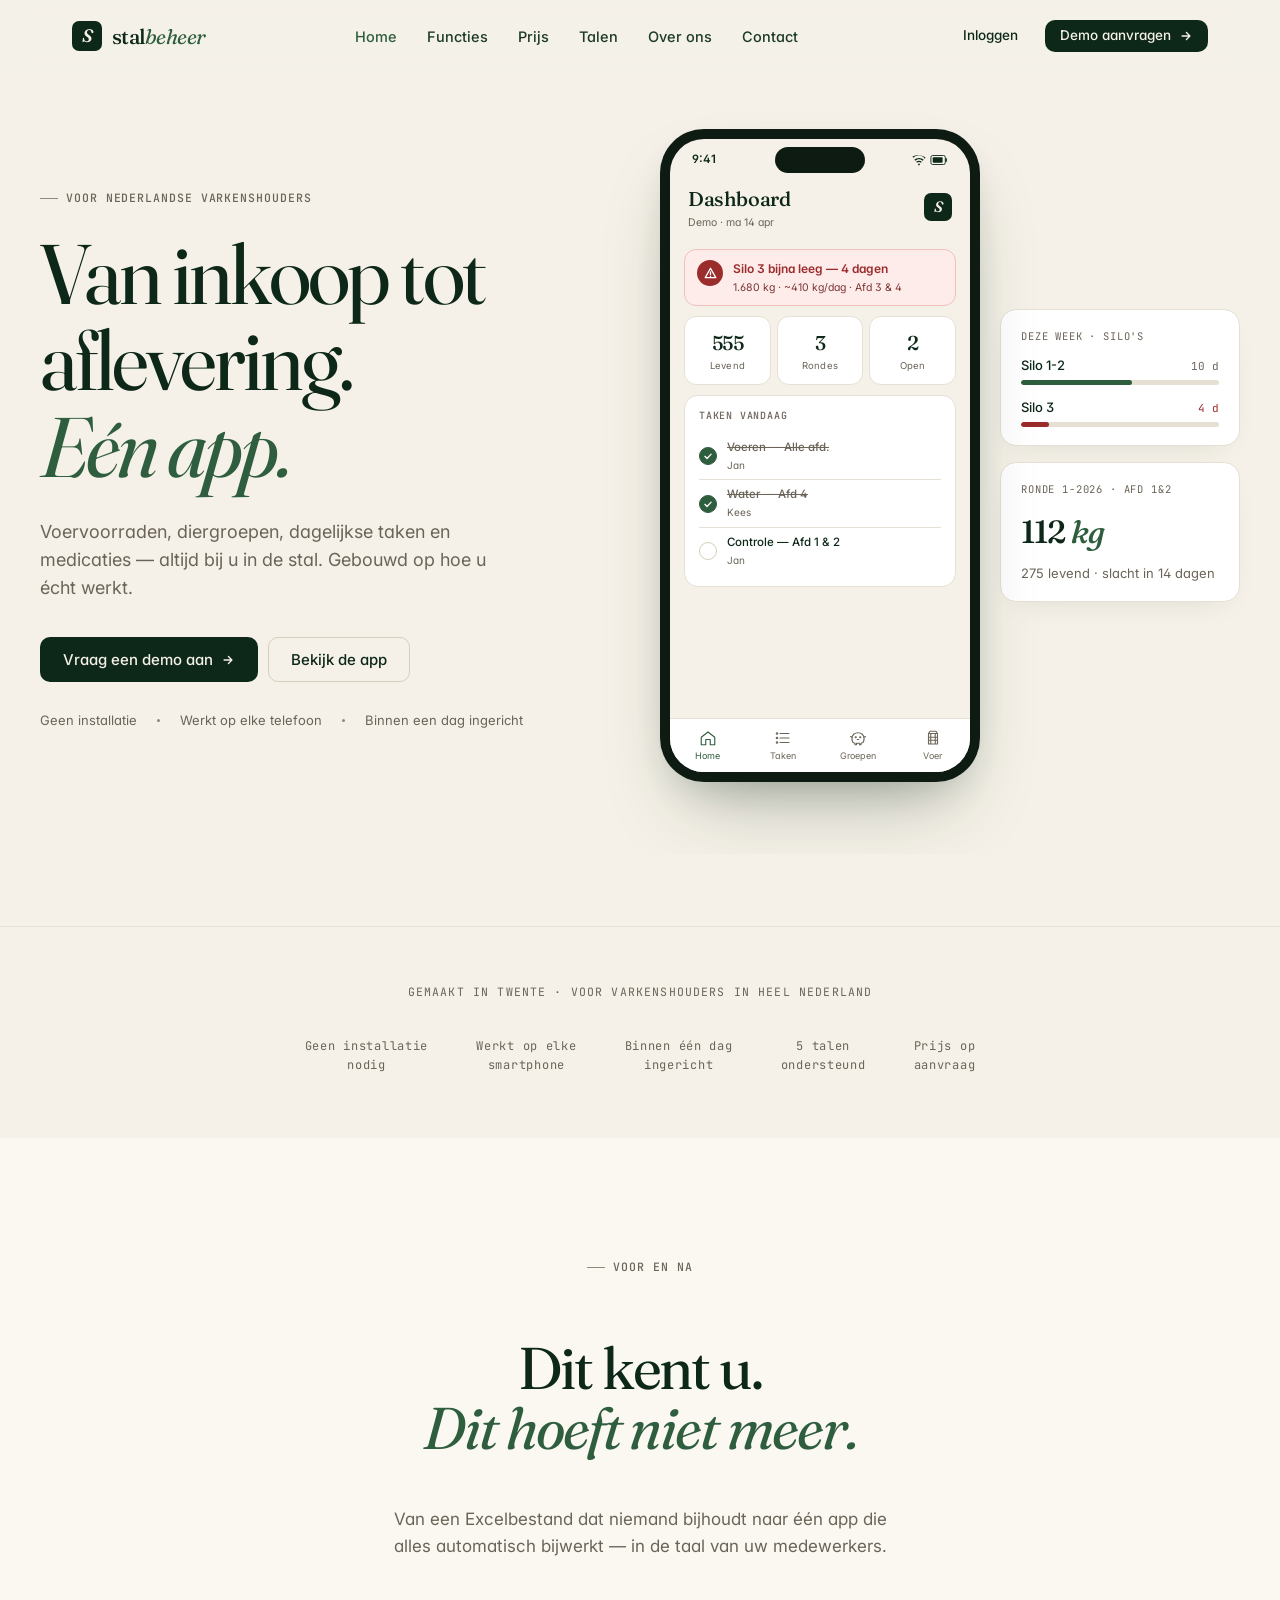
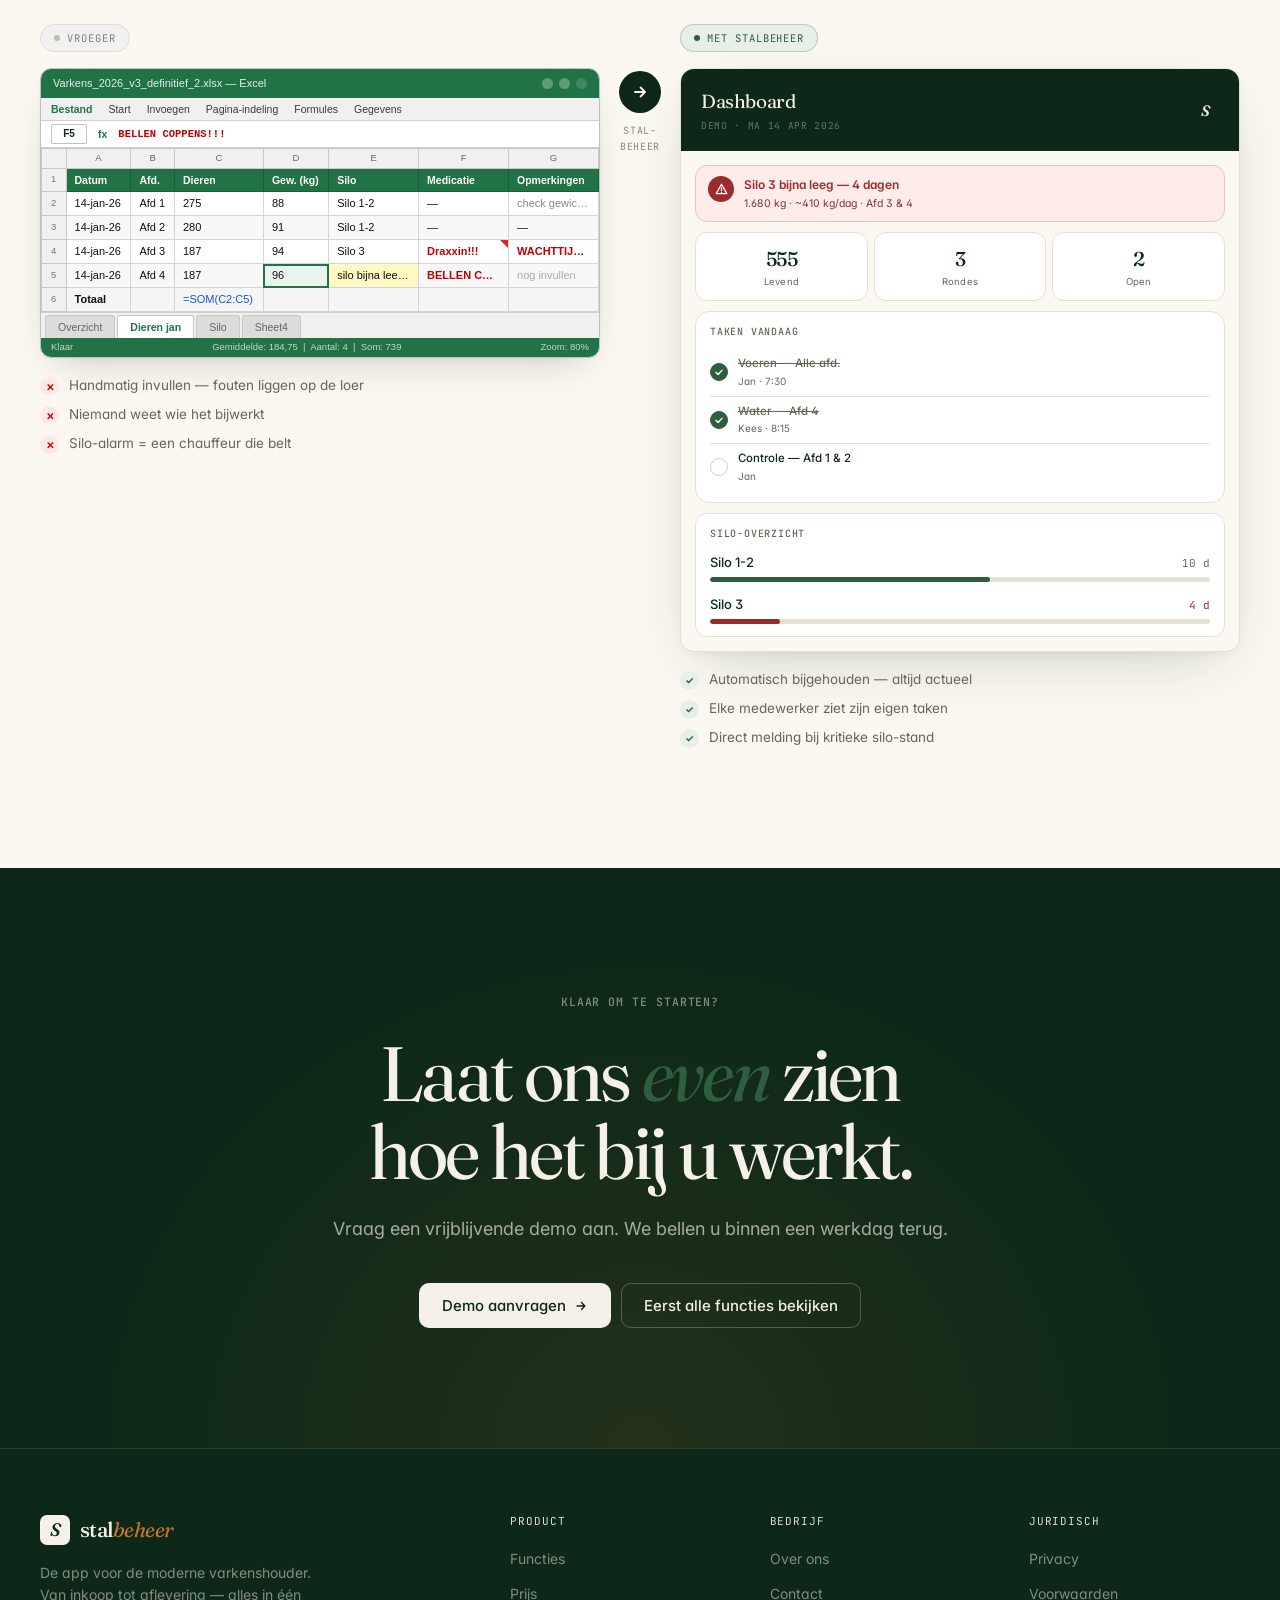
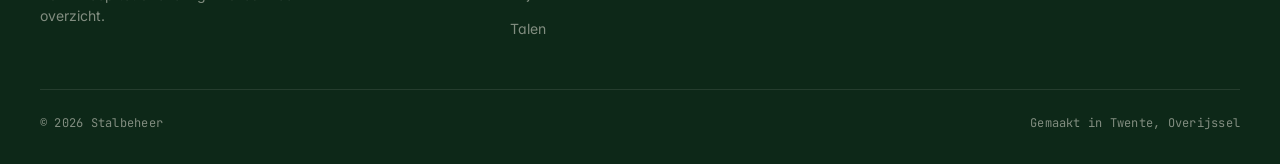
==== commit 7d5a87c1: "feat: voeg Excel→App vergelijking toe en herontwerp demo-pagina - index.html: nieuwe 'Voor en na' se" ====
--- a/index.html
+++ b/index.html
@@ -8,6 +8,160 @@
 <link rel="preconnect" href="https://fonts.gstatic.com" crossorigin>
 <link href="https://fonts.googleapis.com/css2?family=Fraunces:ital,opsz,wght@0,9..144,400;0,9..144,500;0,9..144,600;1,9..144,400;1,9..144,500&family=Inter:wght@400;500;600;700&family=Instrument+Serif:ital@0;1&family=JetBrains+Mono:wght@400;500&display=swap" rel="stylesheet">
 <link rel="stylesheet" href="styles.css">
+<style>
+/* ── VOOR/NA SECTION ─────────────────────────────────────── */
+.voor-na {
+  display: grid;
+  grid-template-columns: 1fr 80px 1fr;
+  gap: 0;
+  align-items: start;
+  margin-top: 64px;
+}
+
+/* Label chips */
+.vn-chip {
+  display: inline-flex; align-items: center; gap: 7px;
+  font-family: var(--mono); font-size: 10.5px; letter-spacing: 0.09em;
+  text-transform: uppercase; padding: 5px 13px; border-radius: 99px;
+  margin-bottom: 16px;
+}
+.vn-chip::before {
+  content: ''; width: 6px; height: 6px; border-radius: 50%; flex-shrink: 0;
+}
+.vn-chip-before { background: #f1f1ef; color: #888079; border: 1px solid #e2ddd5; }
+.vn-chip-before::before { background: #c0bbb2; }
+.vn-chip-after  { background: var(--moss-soft); color: var(--moss); border: 1px solid rgba(47,94,63,.25); }
+.vn-chip-after::before  { background: var(--moss); }
+
+/* ── EXCEL MOCK ───────────────────────────────────────────── */
+.excel-mock {
+  border-radius: 11px; overflow: hidden;
+  border: 1px solid #c0c0c0;
+  box-shadow: 0 16px 40px -16px rgba(0,0,0,.2), 0 2px 8px -4px rgba(0,0,0,.09);
+  background: white;
+}
+.xls-titlebar {
+  background: #217346; color: white;
+  padding: 6px 12px;
+  display: flex; align-items: center; justify-content: space-between;
+  font-size: 11px; font-family: 'Segoe UI', Calibri, Arial, sans-serif;
+  user-select: none;
+}
+.xls-winbtns { display: flex; gap: 6px; }
+.xls-winbtn  { width: 11px; height: 11px; border-radius: 50%; background: rgba(255,255,255,.28); }
+.xls-menu {
+  background: #f0f0f0; border-bottom: 1px solid #d0d0d0;
+  padding: 3px 10px; display: flex; gap: 16px;
+  font-family: 'Segoe UI', Calibri, Arial, sans-serif; font-size: 10.5px; color: #3a3a3a;
+}
+.xls-menu span:first-child { color: #217346; font-weight: 700; }
+.xls-formulabar {
+  background: white; border-bottom: 1px solid #d0d0d0;
+  padding: 3px 10px; display: flex; align-items: center; gap: 9px;
+  font-family: 'Courier New', monospace; font-size: 10.5px;
+}
+.xls-cellref {
+  min-width: 36px; border: 1px solid #c0c0c0; border-radius: 2px;
+  padding: 1px 5px; text-align: center;
+  font-family: 'Segoe UI', Calibri, Arial, sans-serif; font-weight: 600; font-size: 10px;
+}
+.xls-fx { color: #217346; font-family: 'Segoe UI', Calibri, Arial, sans-serif; font-weight: 700; margin: 0 2px; }
+.xls-table {
+  width: 100%; border-collapse: collapse;
+  font-family: Calibri, 'Segoe UI', Arial, sans-serif; font-size: 11px; color: #111;
+}
+.xls-table .xls-col { background: #f0f0f0; color: #666; text-align: center;
+  border: 1px solid #c8c8c8; font-size: 9.5px; width: 18px; padding: 2px 3px; }
+.xls-table .xls-rn  { background: #f0f0f0; color: #777; text-align: center;
+  border: 1px solid #c8c8c8; font-size: 9.5px; width: 24px; padding: 2px 3px; }
+.xls-table .xls-hd  {
+  background: #217346; color: white; border: 1px solid #185e34;
+  padding: 3px 8px; font-weight: 700; text-align: left; font-size: 10.5px; white-space: nowrap;
+}
+.xls-table td {
+  border: 1px solid #d4d4d4; padding: 3px 8px;
+  white-space: nowrap; max-width: 88px; overflow: hidden; text-overflow: ellipsis;
+}
+.xls-table tr:nth-child(even) td:not(.xls-rn) { background: #f8f8f8; }
+.xls-sel   { outline: 2px solid #217346; outline-offset: -2px; background: #e8f4ed !important; }
+.xls-yel   { background: #fff9c4 !important; }
+.xls-red   { color: #c00000; font-weight: 700; }
+.xls-blue  { color: #1558d6; }
+.xls-muted { color: #aaa; }
+.xls-cmt   { position: relative; }
+.xls-cmt::after {
+  content: ''; position: absolute; top: 0; right: 0;
+  border-style: solid; border-width: 0 8px 8px 0;
+  border-color: transparent #dc2626 transparent transparent;
+}
+.xls-tabs {
+  display: flex; background: #f0f0f0; border-top: 1px solid #d0d0d0;
+  font-family: 'Segoe UI', Calibri, Arial, sans-serif; font-size: 10.5px;
+  padding: 2px 4px 0; gap: 2px;
+}
+.xls-tab { padding: 3px 12px; border: 1px solid #c8c8c8; border-bottom: none;
+  background: #dcdcdc; color: #666; border-radius: 3px 3px 0 0; }
+.xls-tab.xls-active { background: white; color: #217346; font-weight: 700; border-bottom-color: white; }
+.xls-status {
+  background: #217346; color: rgba(255,255,255,.72);
+  padding: 2px 10px; font-family: 'Segoe UI', Calibri, Arial, sans-serif;
+  font-size: 9.5px; display: flex; justify-content: space-between;
+}
+
+/* ── APP MOCK ─────────────────────────────────────────────── */
+.app-mock {
+  background: var(--paper); border: 1px solid var(--line);
+  border-radius: 14px; overflow: hidden;
+  box-shadow: 0 20px 60px -20px rgba(13,40,24,.22), 0 4px 16px -8px rgba(13,40,24,.1);
+}
+.app-mock-header {
+  background: var(--ink); padding: 18px 20px;
+  display: flex; justify-content: space-between; align-items: center;
+}
+.app-mock-title { font-family: var(--display); font-size: 19px; letter-spacing: -0.02em; color: var(--cream); }
+.app-mock-sub { font-family: var(--mono); font-size: 9.5px; letter-spacing: 0.07em;
+  color: rgba(245,241,232,.38); text-transform: uppercase; margin-top: 2px; }
+.app-mock-body { padding: 14px; display: flex; flex-direction: column; gap: 10px; }
+
+/* ── LISTS BELOW PANELS ───────────────────────────────────── */
+.vn-list { margin-top: 18px; display: flex; flex-direction: column; gap: 9px; }
+.vn-list-item { display: flex; align-items: flex-start; gap: 10px;
+  font-size: 13.5px; color: var(--mute); line-height: 1.4; }
+.vn-icon {
+  width: 19px; height: 19px; border-radius: 50%;
+  display: grid; place-items: center; flex-shrink: 0; margin-top: 1px;
+  font-size: 10px; font-weight: 700;
+}
+.vn-icon.no  { background: #fde8e8; color: #c00000; }
+.vn-icon.yes { background: var(--moss-soft); color: var(--moss); }
+
+/* ── CONNECTOR ────────────────────────────────────────────── */
+.vn-connector {
+  display: flex; flex-direction: column; align-items: center;
+  padding-top: 48px; gap: 10px;
+}
+.vn-arrow {
+  width: 42px; height: 42px; background: var(--ink); border-radius: 50%;
+  display: grid; place-items: center;
+}
+.vn-arrow svg { width: 18px; height: 18px; stroke: var(--cream); stroke-width: 1.6;
+  fill: none; stroke-linecap: round; stroke-linejoin: round; }
+.vn-connector-label {
+  font-family: var(--mono); font-size: 10px; letter-spacing: 0.06em;
+  text-transform: uppercase; color: var(--mute-2); text-align: center; line-height: 1.6;
+}
+
+/* Responsive */
+@media (max-width: 920px) {
+  .voor-na { grid-template-columns: 1fr; gap: 28px; }
+  .vn-connector { flex-direction: row; padding-top: 0; justify-content: center; }
+  .vn-connector-label { display: none; }
+  .vn-arrow { transform: rotate(90deg); }
+}
+@media (max-width: 560px) {
+  .xls-menu { display: none; }
+}
+</style>
 </head>
 <body>
 <div data-nav></div>
@@ -99,6 +253,160 @@
   </div>
 </section>
 
+<!-- ── VOOR / NA ─────────────────────────────────────────── -->
+<section class="section on-paper">
+  <div class="section-inner">
+    <div class="section-head center" data-anim>
+      <div class="eyebrow">Voor en na</div>
+      <h2>Dit kent u.<br><em>Dit hoeft niet meer.</em></h2>
+      <p class="intro">Van een Excelbestand dat niemand bijhoudt naar één app die alles automatisch bijwerkt — in de taal van uw medewerkers.</p>
+    </div>
+
+    <div class="voor-na">
+
+      <!-- ══ BEFORE: EXCEL ══ -->
+      <div data-anim style="--i:0">
+        <div class="vn-chip vn-chip-before">Vroeger</div>
+
+        <div class="excel-mock">
+          <div class="xls-titlebar">
+            <span style="opacity:.88">Varkens_2026_v3_definitief_2.xlsx — Excel</span>
+            <div class="xls-winbtns"><div class="xls-winbtn"></div><div class="xls-winbtn"></div><div class="xls-winbtn" style="background:rgba(255,255,255,.14)"></div></div>
+          </div>
+          <div class="xls-menu">
+            <span>Bestand</span><span>Start</span><span>Invoegen</span><span>Pagina-indeling</span><span>Formules</span><span>Gegevens</span>
+          </div>
+          <div class="xls-formulabar">
+            <span class="xls-cellref">F5</span>
+            <span class="xls-fx">fx</span>
+            <span class="xls-red">BELLEN COPPENS!!!</span>
+          </div>
+          <div style="overflow-x:auto">
+            <table class="xls-table">
+              <thead>
+                <tr>
+                  <td class="xls-rn"></td>
+                  <td class="xls-col">A</td><td class="xls-col">B</td><td class="xls-col">C</td>
+                  <td class="xls-col">D</td><td class="xls-col">E</td><td class="xls-col">F</td><td class="xls-col">G</td>
+                </tr>
+                <tr>
+                  <td class="xls-rn">1</td>
+                  <th class="xls-hd">Datum</th><th class="xls-hd">Afd.</th><th class="xls-hd">Dieren</th>
+                  <th class="xls-hd">Gew. (kg)</th><th class="xls-hd">Silo</th><th class="xls-hd">Medicatie</th><th class="xls-hd">Opmerkingen</th>
+                </tr>
+              </thead>
+              <tbody>
+                <tr>
+                  <td class="xls-rn">2</td>
+                  <td>14-jan-26</td><td>Afd 1</td><td>275</td><td>88</td><td>Silo 1-2</td><td>—</td><td style="color:#888">check gewicht?</td>
+                </tr>
+                <tr>
+                  <td class="xls-rn">3</td>
+                  <td>14-jan-26</td><td>Afd 2</td><td>280</td><td>91</td><td>Silo 1-2</td><td>—</td><td>—</td>
+                </tr>
+                <tr>
+                  <td class="xls-rn">4</td>
+                  <td>14-jan-26</td><td>Afd 3</td><td>187</td><td>94</td><td>Silo 3</td>
+                  <td class="xls-red xls-cmt">Draxxin!!!</td>
+                  <td class="xls-red">WACHTTIJD 14 apr</td>
+                </tr>
+                <tr>
+                  <td class="xls-rn">5</td>
+                  <td>14-jan-26</td><td>Afd 4</td><td>187</td>
+                  <td class="xls-sel">96</td>
+                  <td class="xls-yel">silo bijna leeg!!!</td>
+                  <td class="xls-red">BELLEN COPPENS!!!</td>
+                  <td class="xls-muted">nog invullen</td>
+                </tr>
+                <tr style="background:#f5f5f5">
+                  <td class="xls-rn">6</td>
+                  <td style="font-weight:700">Totaal</td><td></td>
+                  <td class="xls-blue">=SOM(C2:C5)</td>
+                  <td></td><td></td><td></td><td></td>
+                </tr>
+              </tbody>
+            </table>
+          </div>
+          <div class="xls-tabs">
+            <div class="xls-tab">Overzicht</div>
+            <div class="xls-tab xls-active">Dieren jan</div>
+            <div class="xls-tab">Silo</div>
+            <div class="xls-tab xls-muted">Sheet4</div>
+          </div>
+          <div class="xls-status">
+            <span>Klaar</span>
+            <span>Gemiddelde: 184,75 &nbsp;|&nbsp; Aantal: 4 &nbsp;|&nbsp; Som: 739</span>
+            <span>Zoom: 80%</span>
+          </div>
+        </div>
+
+        <div class="vn-list">
+          <div class="vn-list-item"><div class="vn-icon no">✕</div><span>Handmatig invullen — fouten liggen op de loer</span></div>
+          <div class="vn-list-item"><div class="vn-icon no">✕</div><span>Niemand weet wie het bijwerkt</span></div>
+          <div class="vn-list-item"><div class="vn-icon no">✕</div><span>Silo-alarm = een chauffeur die belt</span></div>
+        </div>
+      </div>
+
+      <!-- ══ CONNECTOR ══ -->
+      <div class="vn-connector">
+        <div class="vn-arrow">
+          <svg viewBox="0 0 16 16"><path d="M3.5 8h9M8.5 4l4 4-4 4"/></svg>
+        </div>
+        <div class="vn-connector-label">Stal-<br>beheer</div>
+      </div>
+
+      <!-- ══ AFTER: APP ══ -->
+      <div data-anim style="--i:1">
+        <div class="vn-chip vn-chip-after">Met Stalbeheer</div>
+
+        <div class="app-mock">
+          <div class="app-mock-header">
+            <div>
+              <div class="app-mock-title">Dashboard</div>
+              <div class="app-mock-sub">Demo · ma 14 apr 2026</div>
+            </div>
+            <div class="ph-logo">S</div>
+          </div>
+          <div class="app-mock-body">
+            <div class="ph-alert">
+              <div class="ph-alert-icon"><svg><use href="#i-alert"/></svg></div>
+              <div>
+                <div class="ph-alert-title">Silo 3 bijna leeg — 4 dagen</div>
+                <div class="ph-alert-sub">1.680 kg · ~410 kg/dag · Afd 3 &amp; 4</div>
+              </div>
+            </div>
+            <div class="ph-stats">
+              <div class="ph-stat"><div class="ph-stat-v">555</div><div class="ph-stat-l">Levend</div></div>
+              <div class="ph-stat"><div class="ph-stat-v">3</div><div class="ph-stat-l">Rondes</div></div>
+              <div class="ph-stat"><div class="ph-stat-v">2</div><div class="ph-stat-l">Open</div></div>
+            </div>
+            <div class="ph-card">
+              <div class="ph-card-title">Taken vandaag</div>
+              <div class="ph-task"><div class="ph-check done"><svg><use href="#i-check"/></svg></div><div><div class="ph-task-title done">Voeren — Alle afd.</div><div class="ph-task-meta">Jan · 7:30</div></div></div>
+              <div class="ph-task"><div class="ph-check done"><svg><use href="#i-check"/></svg></div><div><div class="ph-task-title done">Water — Afd 4</div><div class="ph-task-meta">Kees · 8:15</div></div></div>
+              <div class="ph-task"><div class="ph-check"></div><div><div class="ph-task-title">Controle — Afd 1 &amp; 2</div><div class="ph-task-meta">Jan</div></div></div>
+            </div>
+            <div style="background:white;border:1px solid var(--line);border-radius:12px;padding:12px 14px">
+              <div class="ph-card-title">Silo-overzicht</div>
+              <div class="silo-mini">
+                <div class="silo-row"><div class="silo-row-top"><span class="silo-name">Silo 1-2</span><span class="silo-days">10 d</span></div><div class="silo-bar"><div class="silo-bar-fill ok" style="width:56%"></div></div></div>
+                <div class="silo-row"><div class="silo-row-top"><span class="silo-name">Silo 3</span><span class="silo-days" style="color:var(--danger)">4 d</span></div><div class="silo-bar"><div class="silo-bar-fill crit" style="width:14%"></div></div></div>
+              </div>
+            </div>
+          </div>
+        </div>
+
+        <div class="vn-list">
+          <div class="vn-list-item"><div class="vn-icon yes">✓</div><span>Automatisch bijgehouden — altijd actueel</span></div>
+          <div class="vn-list-item"><div class="vn-icon yes">✓</div><span>Elke medewerker ziet zijn eigen taken</span></div>
+          <div class="vn-list-item"><div class="vn-icon yes">✓</div><span>Direct melding bij kritieke silo-stand</span></div>
+        </div>
+      </div>
+
+    </div>
+  </div>
+</section>
+
 <section class="final-cta">
   <div class="final-cta-inner">
     <div class="eyebrow bare" style="color:rgba(245,241,232,.5);justify-content:center;margin-bottom:24px" data-anim>Klaar om te starten?</div>
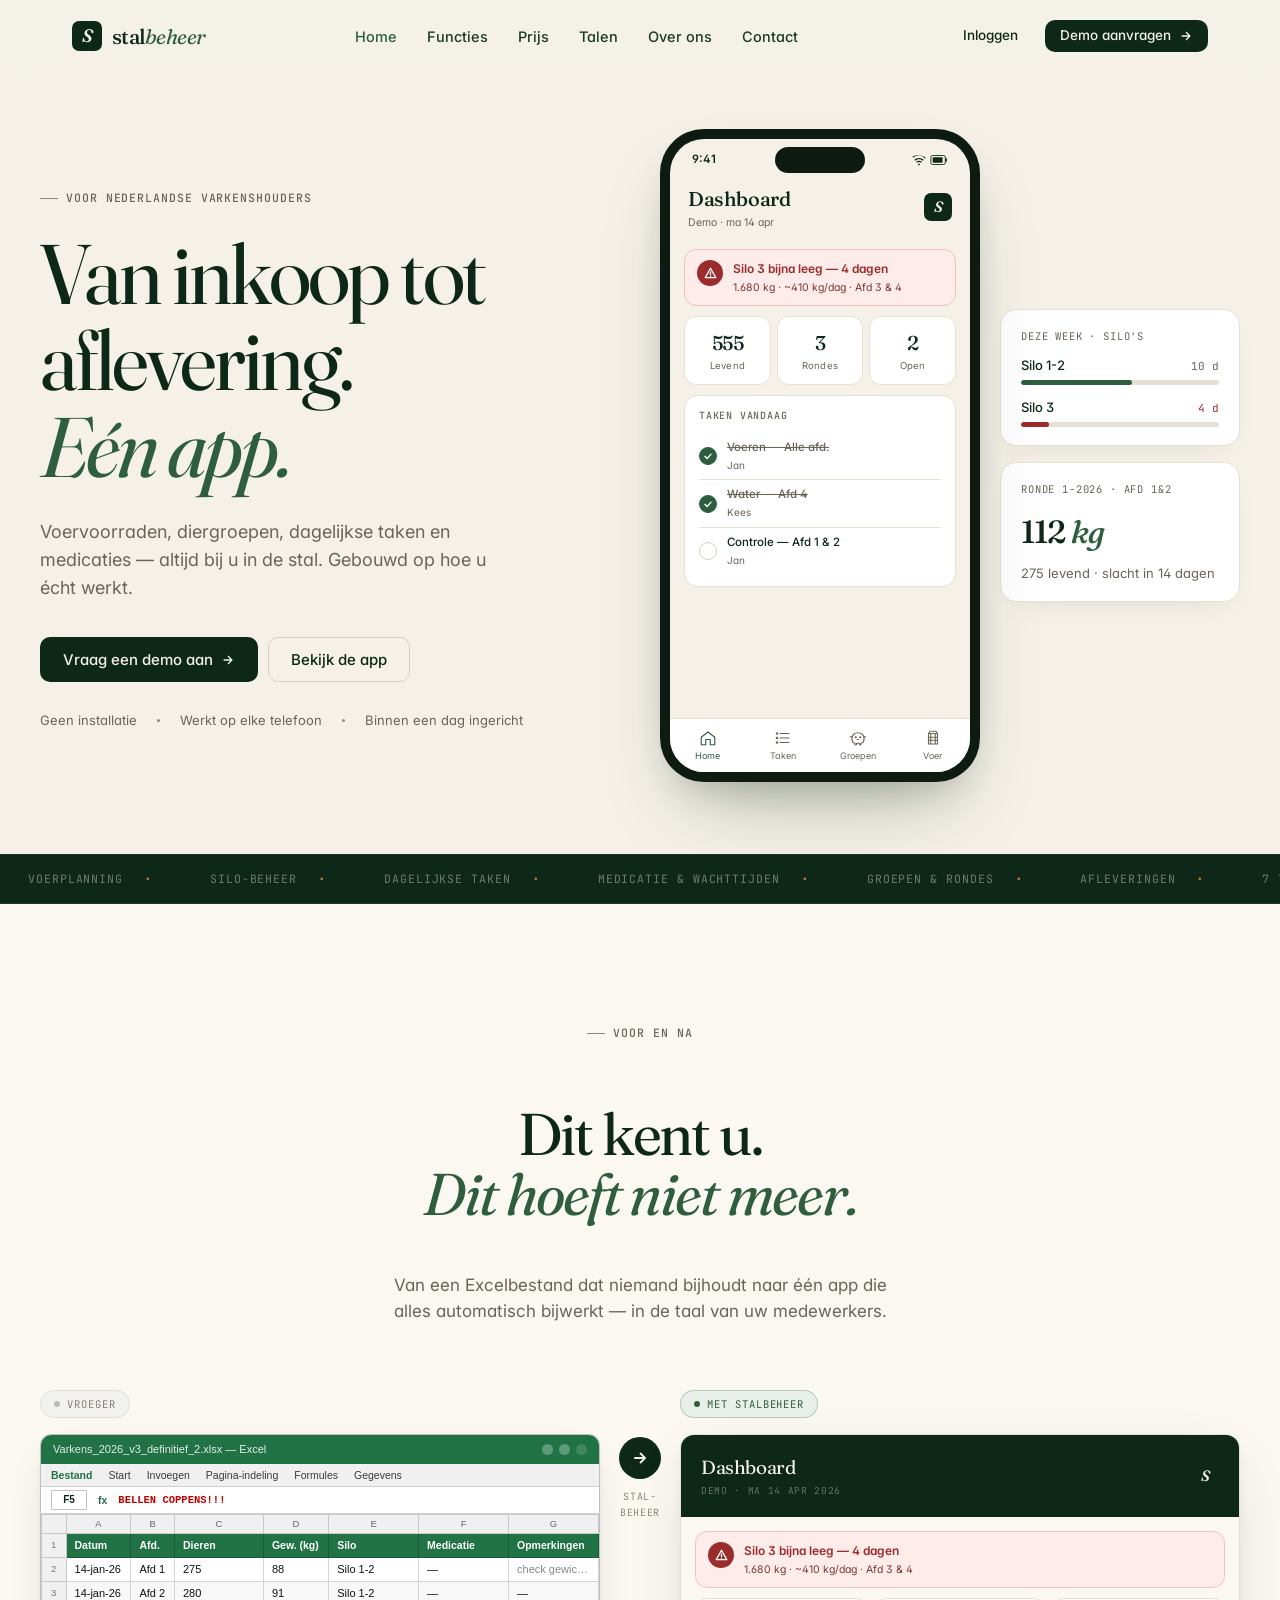
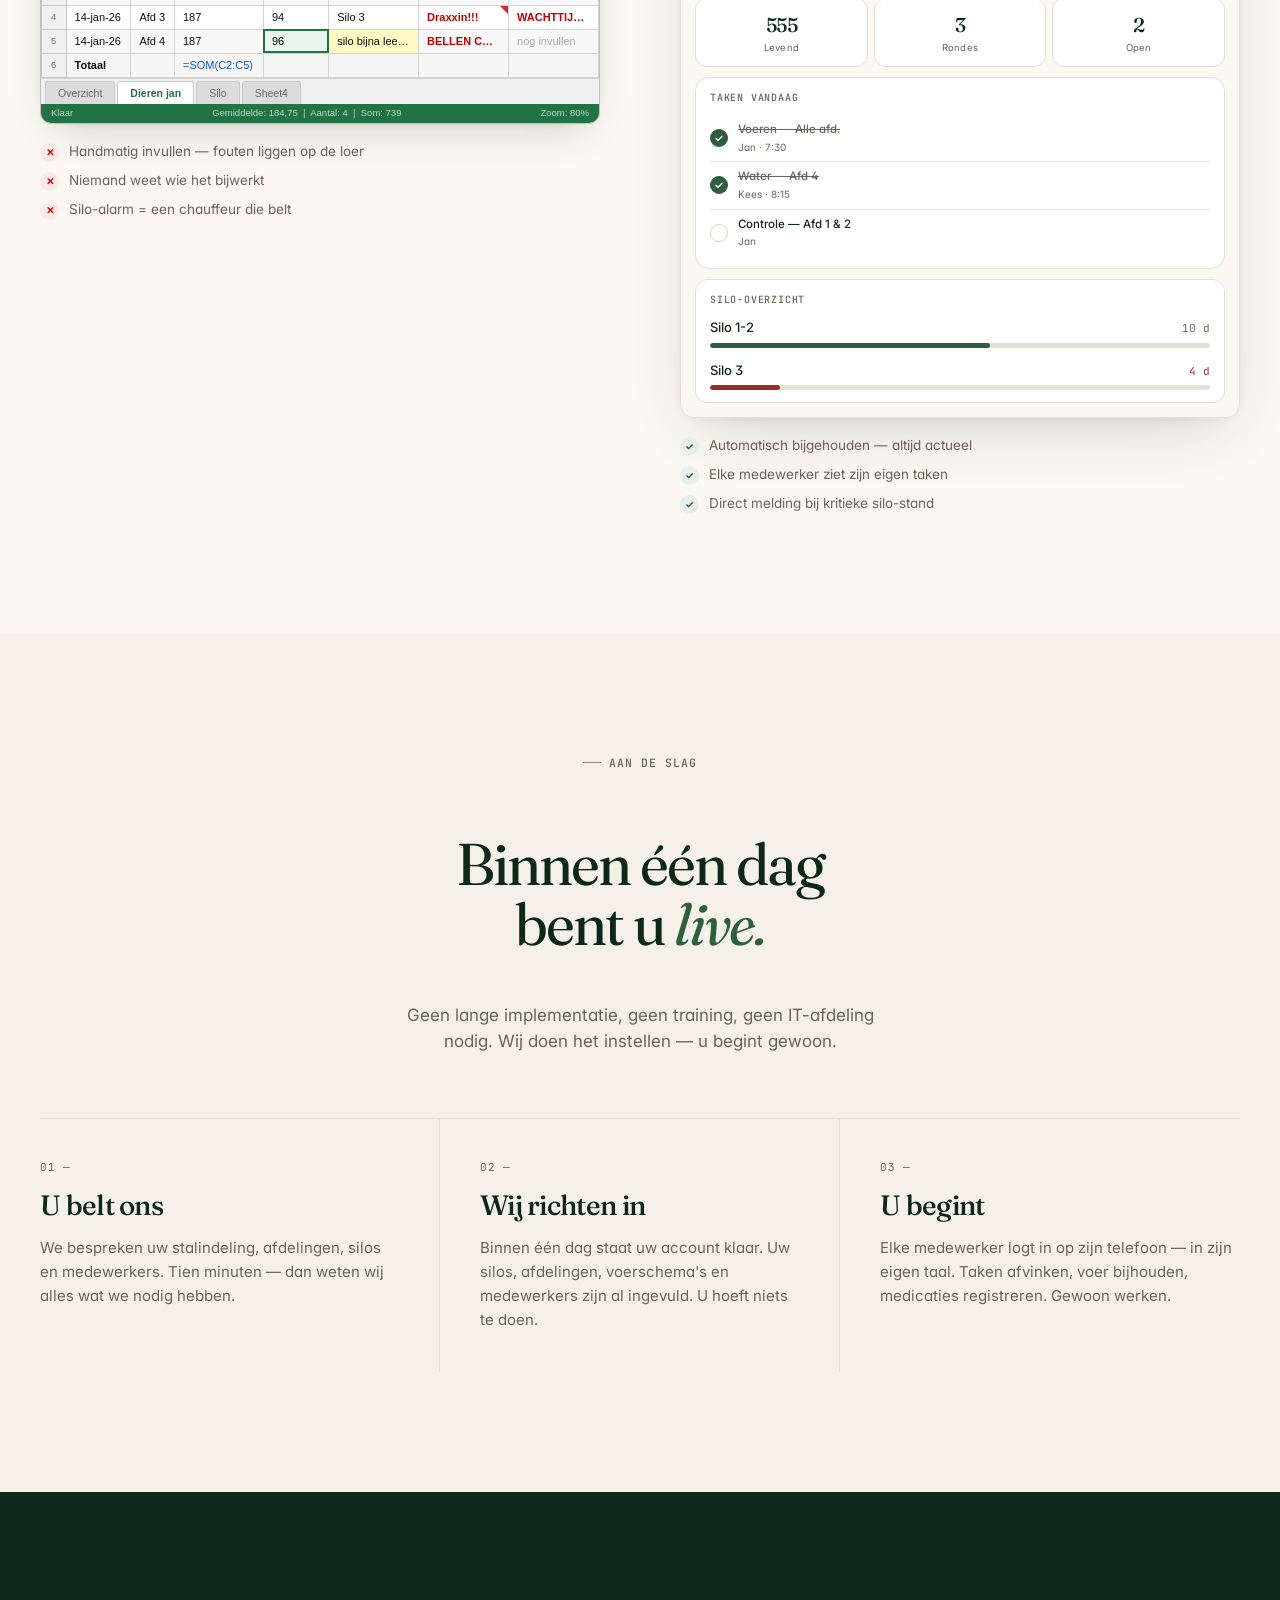
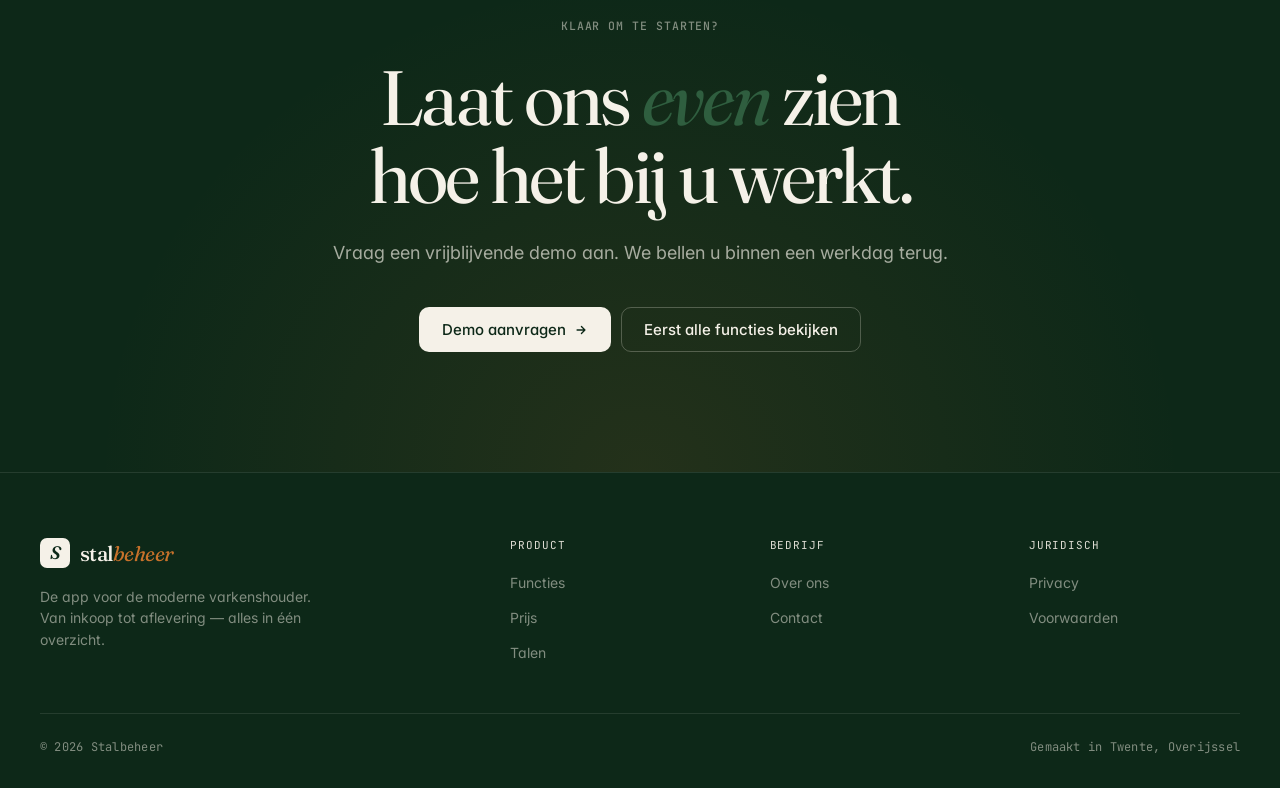
==== commit 9abd8d4b: "feat: SEO-optimalisatie + homepage uitgebreid SEO: - Alle pagina's voorzien van unieke title-tags, m" ====
--- a/index.html
+++ b/index.html
@@ -3,7 +3,19 @@
 <head>
 <meta charset="UTF-8">
 <meta name="viewport" content="width=device-width,initial-scale=1">
-<title>Stalbeheer — De stal in uw broekzak</title>
+<title>Stalbeheer — App voor Varkenshouders | Varkenshouderij Beheer</title>
+<meta name="description" content="Stalbeheer is de app voor Nederlandse varkenshouders. Beheer voervoorraden, diergroepen, dagelijkse taken en medicaties — altijd bij u in de stal. Vraag een gratis demo aan.">
+<meta name="keywords" content="varkenshouderij app, varkens beheer, stal software, varkenshouder software, varkens administratie, silo beheer, varkenshouderij management, vleesvarkens app, varkenshouderij software nederland">
+<meta name="robots" content="index, follow">
+<link rel="canonical" href="https://stalbeheer.com/">
+<meta property="og:type" content="website">
+<meta property="og:url" content="https://stalbeheer.com/">
+<meta property="og:title" content="Stalbeheer — App voor Varkenshouders">
+<meta property="og:description" content="Beheer voervoorraden, diergroepen, taken en medicaties in één app. Gemaakt voor Nederlandse varkenshouders.">
+<meta property="og:locale" content="nl_NL">
+<meta name="twitter:card" content="summary_large_image">
+<meta name="twitter:title" content="Stalbeheer — App voor Varkenshouders">
+<meta name="twitter:description" content="Beheer uw varkenshouderij in één app. Voer, taken, medicaties en groepen — altijd bij u in de stal.">
 <link rel="preconnect" href="https://fonts.googleapis.com">
 <link rel="preconnect" href="https://fonts.gstatic.com" crossorigin>
 <link href="https://fonts.googleapis.com/css2?family=Fraunces:ital,opsz,wght@0,9..144,400;0,9..144,500;0,9..144,600;1,9..144,400;1,9..144,500&family=Inter:wght@400;500;600;700&family=Instrument+Serif:ital@0;1&family=JetBrains+Mono:wght@400;500&display=swap" rel="stylesheet">
@@ -151,7 +163,7 @@
   text-transform: uppercase; color: var(--mute-2); text-align: center; line-height: 1.6;
 }
 
-/* Responsive */
+/* Responsive voor-na */
 @media (max-width: 920px) {
   .voor-na { grid-template-columns: 1fr; gap: 28px; }
   .vn-connector { flex-direction: row; padding-top: 0; justify-content: center; }
@@ -161,7 +173,146 @@
 @media (max-width: 560px) {
   .xls-menu { display: none; }
 }
+
+/* ── MARQUEE STRIP ────────────────────────────────────────── */
+.marquee-strip {
+  background: var(--ink);
+  overflow: hidden;
+  padding: 15px 0;
+  border-top: 1px solid rgba(245,241,232,.06);
+  border-bottom: 1px solid rgba(245,241,232,.06);
+  user-select: none;
+}
+@keyframes marquee-scroll {
+  from { transform: translateX(0); }
+  to   { transform: translateX(-50%); }
+}
+.marquee-track {
+  display: flex;
+  width: max-content;
+  animation: marquee-scroll 32s linear infinite;
+}
+.marquee-strip:hover .marquee-track { animation-play-state: paused; }
+.marquee-item {
+  display: inline-flex; align-items: center; gap: 20px;
+  font-family: var(--mono); font-size: 11.5px; letter-spacing: 0.08em;
+  text-transform: uppercase; color: rgba(245,241,232,.42);
+  white-space: nowrap; padding: 0 28px;
+}
+.marquee-sep {
+  color: var(--accent); font-size: 16px; line-height: 1; flex-shrink: 0;
+}
+
+/* ── HOE WERKT HET ────────────────────────────────────────── */
+.how-grid {
+  display: grid; grid-template-columns: repeat(3,1fr);
+  gap: 0;
+  border-top: 1px solid var(--line);
+  margin-top: 56px;
+  counter-reset: step;
+}
+.how-step {
+  padding: 40px 40px 40px 0;
+  border-right: 1px solid var(--line);
+  display: flex; flex-direction: column; gap: 14px;
+}
+.how-step:last-child { border-right: none; padding-right: 0; padding-left: 40px; }
+.how-step:nth-child(2) { padding: 40px; }
+.how-step-num {
+  font-family: var(--mono); font-size: 11px; letter-spacing: 0.06em;
+  color: var(--mute); padding-top: 0;
+}
+.how-step-num::before {
+  counter-increment: step;
+  content: "0" counter(step) " — ";
+}
+.how-step h3 {
+  font-family: var(--display); font-size: 28px; font-weight: 500;
+  letter-spacing: -0.025em; line-height: 1.12;
+}
+.how-step p { font-size: 15px; color: var(--mute); line-height: 1.6; }
+@media (max-width: 900px) {
+  .how-grid { grid-template-columns: 1fr; }
+  .how-step, .how-step:nth-child(2), .how-step:last-child {
+    padding: 28px 0; border-right: none; border-bottom: 1px solid var(--line);
+  }
+  .how-step:last-child { border-bottom: none; }
+}
 </style>
+<script type="application/ld+json">
+[
+  {
+    "@context": "https://schema.org",
+    "@type": "SoftwareApplication",
+    "name": "Stalbeheer",
+    "description": "App voor Nederlandse varkenshouders. Beheer voervoorraden, diergroepen, dagelijkse taken en medicaties in één overzicht.",
+    "applicationCategory": "BusinessApplication",
+    "operatingSystem": "Web, iOS, Android",
+    "inLanguage": ["nl","en","de","fr","pl","ro","bg"],
+    "url": "https://stalbeheer.com",
+    "author": {
+      "@type": "Organization",
+      "name": "Stalbeheer",
+      "url": "https://stalbeheer.com",
+      "address": {
+        "@type": "PostalAddress",
+        "addressLocality": "Twente",
+        "addressRegion": "Overijssel",
+        "addressCountry": "NL"
+      },
+      "telephone": "+31657002985",
+      "email": "ehfsonder@gmail.com"
+    }
+  },
+  {
+    "@context": "https://schema.org",
+    "@type": "LocalBusiness",
+    "name": "Stalbeheer",
+    "description": "Software voor varkenshouders uit Twente. Beheer uw varkenshouderij in één app.",
+    "url": "https://stalbeheer.com",
+    "telephone": "+31657002985",
+    "email": "ehfsonder@gmail.com",
+    "address": {
+      "@type": "PostalAddress",
+      "addressLocality": "Twente",
+      "addressRegion": "Overijssel",
+      "addressCountry": "NL"
+    },
+    "areaServed": "NL",
+    "sameAs": []
+  },
+  {
+    "@context": "https://schema.org",
+    "@type": "FAQPage",
+    "mainEntity": [
+      {
+        "@type": "Question",
+        "name": "Wat is Stalbeheer?",
+        "acceptedAnswer": {
+          "@type": "Answer",
+          "text": "Stalbeheer is een app voor varkenshouders. U beheert er voervoorraden, diergroepen, dagelijkse taken en medicaties mee — altijd bij u in de stal, op elke telefoon."
+        }
+      },
+      {
+        "@type": "Question",
+        "name": "Moet ik iets installeren?",
+        "acceptedAnswer": {
+          "@type": "Answer",
+          "text": "Nee. Stalbeheer werkt in de browser van elke smartphone. Geen app-download nodig."
+        }
+      },
+      {
+        "@type": "Question",
+        "name": "Hoe snel kan ik beginnen?",
+        "acceptedAnswer": {
+          "@type": "Answer",
+          "text": "Wij richten uw account in binnen één dag. U hoeft zelf niets in te stellen."
+        }
+      }
+    ]
+  }
+]
+</script>
 </head>
 <body>
 <div data-nav></div>
@@ -240,18 +391,34 @@
   </div>
 </section>
 
-<section class="trust-strip">
-  <div class="trust-inner">
-    <div class="trust-label">Gemaakt in Twente · voor varkenshouders in heel Nederland</div>
-    <div style="display:flex;gap:48px;flex-wrap:wrap;justify-content:center;margin-top:8px">
-      <div style="font-family:var(--mono);font-size:12px;color:var(--mute);letter-spacing:.06em;text-align:center">Geen installatie<br>nodig</div>
-      <div style="font-family:var(--mono);font-size:12px;color:var(--mute);letter-spacing:.06em;text-align:center">Werkt op elke<br>smartphone</div>
-      <div style="font-family:var(--mono);font-size:12px;color:var(--mute);letter-spacing:.06em;text-align:center">Binnen één dag<br>ingericht</div>
-      <div style="font-family:var(--mono);font-size:12px;color:var(--mute);letter-spacing:.06em;text-align:center">5 talen<br>ondersteund</div>
-      <div style="font-family:var(--mono);font-size:12px;color:var(--mute);letter-spacing:.06em;text-align:center">Prijs op<br>aanvraag</div>
-    </div>
+<div class="marquee-strip" aria-hidden="true">
+  <div class="marquee-track">
+    <!-- Set 1 -->
+    <span class="marquee-item">Voerplanning <span class="marquee-sep">·</span></span>
+    <span class="marquee-item">Silo-beheer <span class="marquee-sep">·</span></span>
+    <span class="marquee-item">Dagelijkse taken <span class="marquee-sep">·</span></span>
+    <span class="marquee-item">Medicatie &amp; wachttijden <span class="marquee-sep">·</span></span>
+    <span class="marquee-item">Groepen &amp; rondes <span class="marquee-sep">·</span></span>
+    <span class="marquee-item">Afleveringen <span class="marquee-sep">·</span></span>
+    <span class="marquee-item">7 talen <span class="marquee-sep">·</span></span>
+    <span class="marquee-item">Geen installatie <span class="marquee-sep">·</span></span>
+    <span class="marquee-item">Binnen één dag ingericht <span class="marquee-sep">·</span></span>
+    <span class="marquee-item">Werkt op elke telefoon <span class="marquee-sep">·</span></span>
+    <span class="marquee-item">Gemaakt voor varkenshouders <span class="marquee-sep">·</span></span>
+    <!-- Set 2 (duplicate for seamless loop) -->
+    <span class="marquee-item">Voerplanning <span class="marquee-sep">·</span></span>
+    <span class="marquee-item">Silo-beheer <span class="marquee-sep">·</span></span>
+    <span class="marquee-item">Dagelijkse taken <span class="marquee-sep">·</span></span>
+    <span class="marquee-item">Medicatie &amp; wachttijden <span class="marquee-sep">·</span></span>
+    <span class="marquee-item">Groepen &amp; rondes <span class="marquee-sep">·</span></span>
+    <span class="marquee-item">Afleveringen <span class="marquee-sep">·</span></span>
+    <span class="marquee-item">7 talen <span class="marquee-sep">·</span></span>
+    <span class="marquee-item">Geen installatie <span class="marquee-sep">·</span></span>
+    <span class="marquee-item">Binnen één dag ingericht <span class="marquee-sep">·</span></span>
+    <span class="marquee-item">Werkt op elke telefoon <span class="marquee-sep">·</span></span>
+    <span class="marquee-item">Gemaakt voor varkenshouders <span class="marquee-sep">·</span></span>
   </div>
-</section>
+</div>
 
 <!-- ── VOOR / NA ─────────────────────────────────────────── -->
 <section class="section on-paper">
@@ -407,6 +574,35 @@
   </div>
 </section>
 
+<!-- ── HOE WERKT HET ───────────────────────────────────────── -->
+<section class="section">
+  <div class="section-inner">
+    <div class="section-head center" data-anim>
+      <div class="eyebrow">Aan de slag</div>
+      <h2>Binnen één dag<br>bent u <em>live.</em></h2>
+      <p class="intro">Geen lange implementatie, geen training, geen IT-afdeling nodig. Wij doen het instellen — u begint gewoon.</p>
+    </div>
+
+    <div class="how-grid" data-stagger>
+      <div class="how-step">
+        <div class="how-step-num"></div>
+        <h3>U belt ons</h3>
+        <p>We bespreken uw stalindeling, afdelingen, silos en medewerkers. Tien minuten — dan weten wij alles wat we nodig hebben.</p>
+      </div>
+      <div class="how-step">
+        <div class="how-step-num"></div>
+        <h3>Wij richten in</h3>
+        <p>Binnen één dag staat uw account klaar. Uw silos, afdelingen, voerschema's en medewerkers zijn al ingevuld. U hoeft niets te doen.</p>
+      </div>
+      <div class="how-step">
+        <div class="how-step-num"></div>
+        <h3>U begint</h3>
+        <p>Elke medewerker logt in op zijn telefoon — in zijn eigen taal. Taken afvinken, voer bijhouden, medicaties registreren. Gewoon werken.</p>
+      </div>
+    </div>
+  </div>
+</section>
+
 <section class="final-cta">
   <div class="final-cta-inner">
     <div class="eyebrow bare" style="color:rgba(245,241,232,.5);justify-content:center;margin-bottom:24px" data-anim>Klaar om te starten?</div>
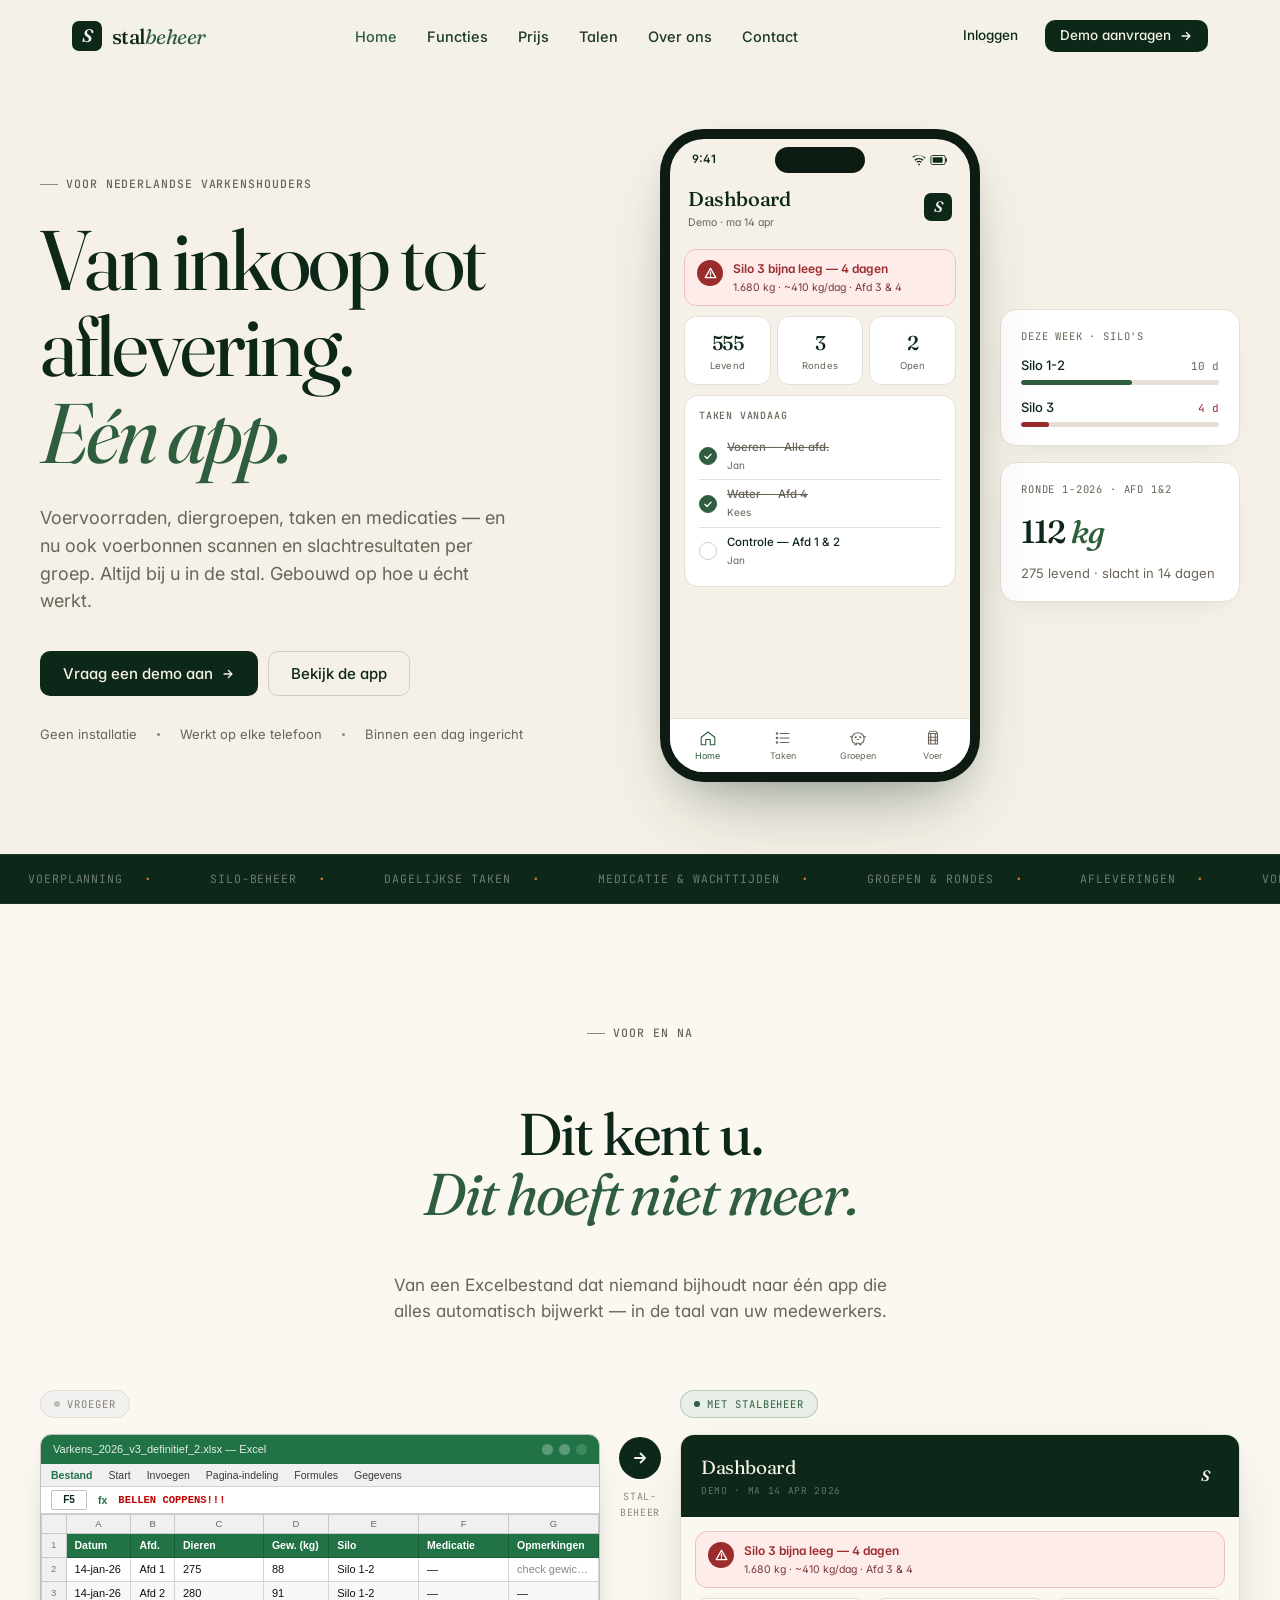
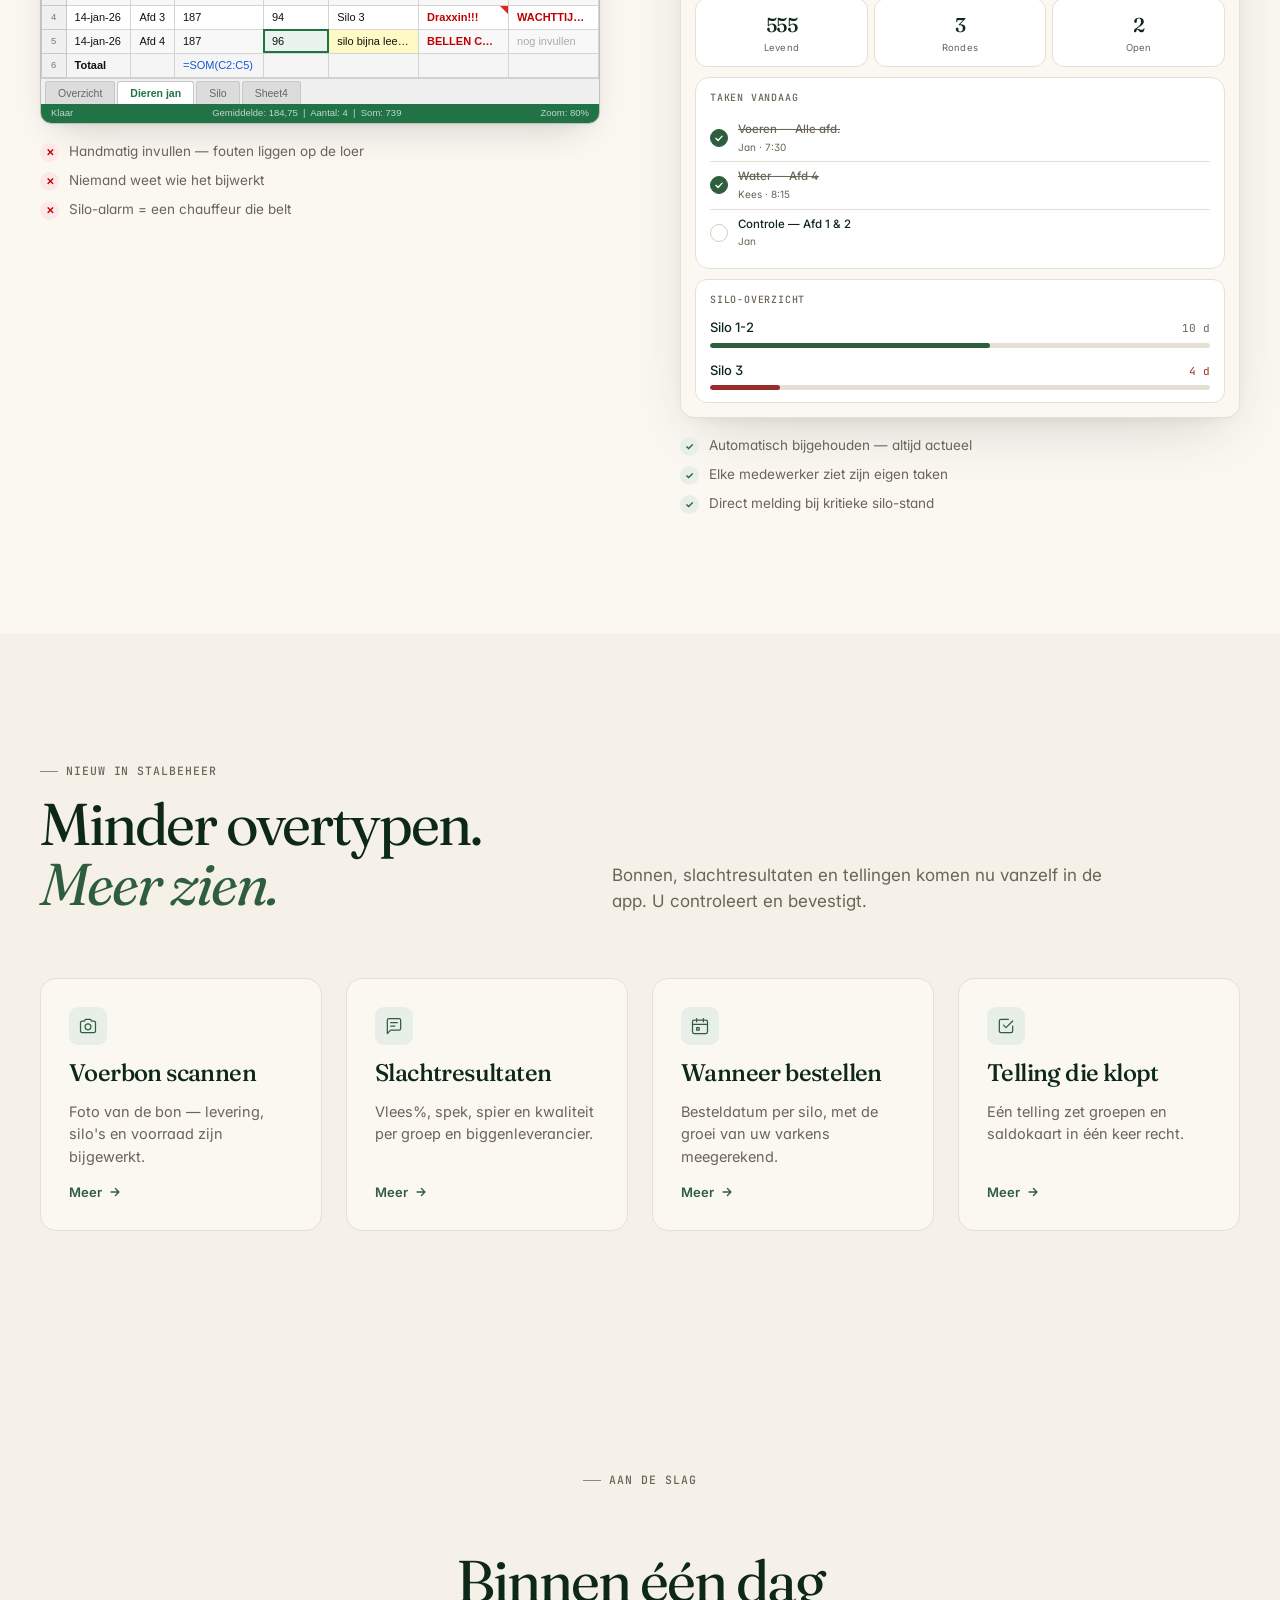
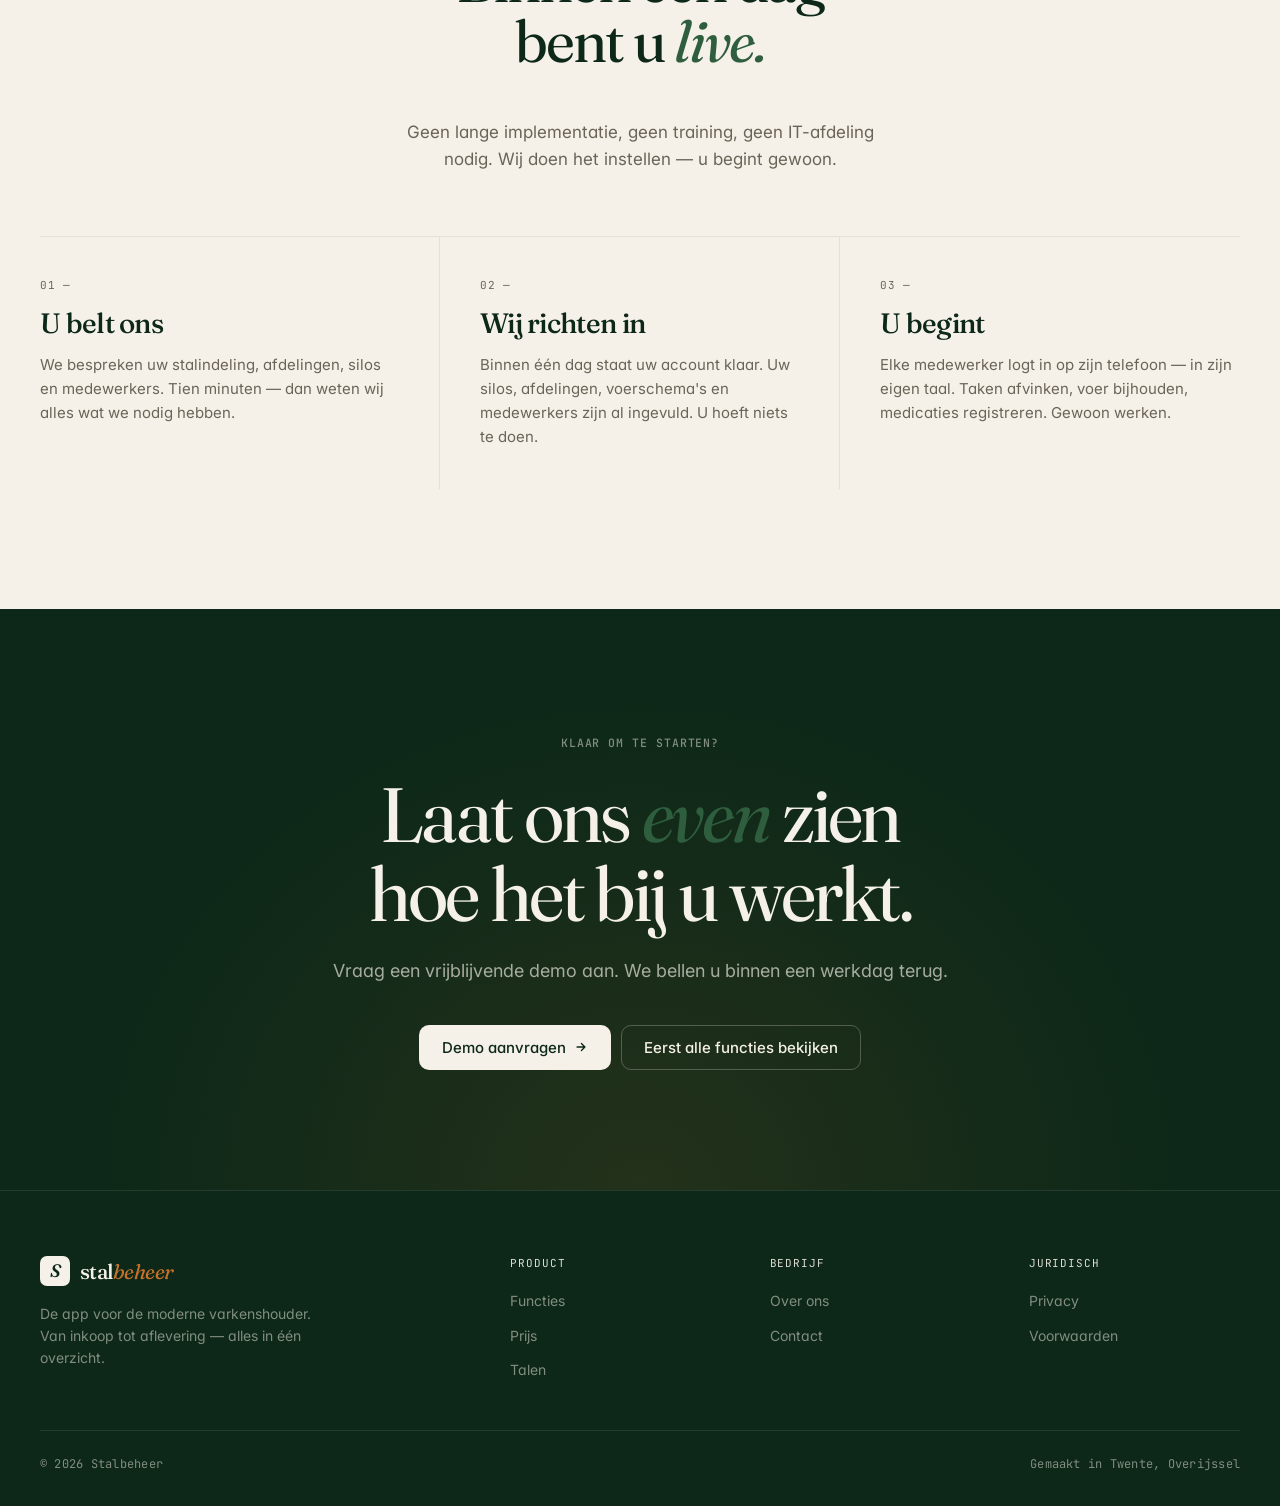
==== commit dabbcddb: "feat: nieuwe functies op de site (voerbon scannen, voerproducten, slachtresultaten, besteldatum, tel" ====
--- a/index.html
+++ b/index.html
@@ -19,7 +19,7 @@
 <link rel="preconnect" href="https://fonts.googleapis.com">
 <link rel="preconnect" href="https://fonts.gstatic.com" crossorigin>
 <link href="https://fonts.googleapis.com/css2?family=Fraunces:ital,opsz,wght@0,9..144,400;0,9..144,500;0,9..144,600;1,9..144,400;1,9..144,500&family=Inter:wght@400;500;600;700&family=Instrument+Serif:ital@0;1&family=JetBrains+Mono:wght@400;500&display=swap" rel="stylesheet">
-<link rel="stylesheet" href="styles.css">
+<link rel="stylesheet" href="styles.css?v=3">
 <style>
 /* ── VOOR/NA SECTION ─────────────────────────────────────── */
 .voor-na {
@@ -324,7 +324,7 @@
         <div class="eyebrow" data-anim style="--i:0">Voor Nederlandse varkenshouders</div>
         <h1 data-anim style="--i:1">Van inkoop tot aflevering.<br><em>Eén app.</em></h1>
         <p class="hero-sub" data-anim style="--i:2">
-          Voervoorraden, diergroepen, dagelijkse taken en medicaties — altijd bij u in de stal. Gebouwd op hoe u écht werkt.
+          Voervoorraden, diergroepen, taken en medicaties — en nu ook voerbonnen scannen en slachtresultaten per groep. Altijd bij u in de stal. Gebouwd op hoe u écht werkt.
         </p>
         <div class="hero-cta-row" data-anim style="--i:3">
           <a href="contact.html" class="btn btn-primary btn-lg">Vraag een demo aan <svg><use href="#i-arrow"/></svg></a>
@@ -400,6 +400,9 @@
     <span class="marquee-item">Medicatie &amp; wachttijden <span class="marquee-sep">·</span></span>
     <span class="marquee-item">Groepen &amp; rondes <span class="marquee-sep">·</span></span>
     <span class="marquee-item">Afleveringen <span class="marquee-sep">·</span></span>
+    <span class="marquee-item">Voerbon scannen <span class="marquee-sep">·</span></span>
+    <span class="marquee-item">Slachtresultaten <span class="marquee-sep">·</span></span>
+    <span class="marquee-item">Besteldatum per silo <span class="marquee-sep">·</span></span>
     <span class="marquee-item">7 talen <span class="marquee-sep">·</span></span>
     <span class="marquee-item">Geen installatie <span class="marquee-sep">·</span></span>
     <span class="marquee-item">Binnen één dag ingericht <span class="marquee-sep">·</span></span>
@@ -412,6 +415,9 @@
     <span class="marquee-item">Medicatie &amp; wachttijden <span class="marquee-sep">·</span></span>
     <span class="marquee-item">Groepen &amp; rondes <span class="marquee-sep">·</span></span>
     <span class="marquee-item">Afleveringen <span class="marquee-sep">·</span></span>
+    <span class="marquee-item">Voerbon scannen <span class="marquee-sep">·</span></span>
+    <span class="marquee-item">Slachtresultaten <span class="marquee-sep">·</span></span>
+    <span class="marquee-item">Besteldatum per silo <span class="marquee-sep">·</span></span>
     <span class="marquee-item">7 talen <span class="marquee-sep">·</span></span>
     <span class="marquee-item">Geen installatie <span class="marquee-sep">·</span></span>
     <span class="marquee-item">Binnen één dag ingericht <span class="marquee-sep">·</span></span>
@@ -575,6 +581,25 @@
 </section>
 
 <!-- ── HOE WERKT HET ───────────────────────────────────────── -->
+<!-- ── NIEUW ─────────────────────────────────────────────── -->
+<section class="section">
+  <div class="section-inner">
+    <div class="section-head">
+      <div>
+        <div class="eyebrow" data-anim>Nieuw in Stalbeheer</div>
+        <h2 data-anim>Minder overtypen.<br><em>Meer zien.</em></h2>
+      </div>
+      <p class="intro" data-anim>Bonnen, slachtresultaten en tellingen komen nu vanzelf in de app. U controleert en bevestigt.</p>
+    </div>
+    <div class="feature-grid">
+      <a class="feat kwart" href="functies.html#nieuw" data-anim><div class="feat-icon"><svg><use href="#i-camera"/></svg></div><h3>Voerbon scannen</h3><p>Foto van de bon — levering, silo's en voorraad zijn bijgewerkt.</p><span class="feat-more">Meer <svg><use href="#i-arrow"/></svg></span></a>
+      <a class="feat kwart" href="functies.html#nieuw" data-anim><div class="feat-icon"><svg><use href="#i-sms"/></svg></div><h3>Slachtresultaten</h3><p>Vlees%, spek, spier en kwaliteit per groep en biggenleverancier.</p><span class="feat-more">Meer <svg><use href="#i-arrow"/></svg></span></a>
+      <a class="feat kwart" href="functies.html#nieuw" data-anim><div class="feat-icon"><svg><use href="#i-calendar"/></svg></div><h3>Wanneer bestellen</h3><p>Besteldatum per silo, met de groei van uw varkens meegerekend.</p><span class="feat-more">Meer <svg><use href="#i-arrow"/></svg></span></a>
+      <a class="feat kwart" href="functies.html#nieuw" data-anim><div class="feat-icon"><svg><use href="#i-scale"/></svg></div><h3>Telling die klopt</h3><p>Eén telling zet groepen en saldokaart in één keer recht.</p><span class="feat-more">Meer <svg><use href="#i-arrow"/></svg></span></a>
+    </div>
+  </div>
+</section>
+
 <section class="section">
   <div class="section-inner">
     <div class="section-head center" data-anim>
@@ -616,6 +641,6 @@
 </section>
 
 <div data-footer></div>
-<script src="site.js?v=2"></script>
+<script src="site.js?v=3"></script>
 </body>
 </html>
--- a/styles.css
+++ b/styles.css
@@ -534,6 +534,30 @@
   display: flex; flex-direction: column; justify-content: center;
 }
 
+/* ── NIEUW (extra kaartbreedtes + mini-visuals) ─────────── */
+.feat.half { grid-column: span 6; }
+.feat.kwart { grid-column: span 3; }
+a.feat { color: inherit; text-decoration: none; }
+.feat .feat-more { margin-top: auto; font-size: 13px; font-weight: 600; color: var(--moss); display: inline-flex; align-items: center; gap: 6px; }
+.feat .feat-more svg { width: 14px; height: 14px; }
+.badge-nieuw { display: inline-block; font-family: var(--mono); font-size: 10px; letter-spacing: .08em; text-transform: uppercase; color: var(--accent); background: var(--accent-soft); padding: 3px 8px; border-radius: 99px; align-self: flex-start; }
+.mini-bon { display: flex; flex-direction: column; gap: 8px; }
+.mini-bon-kop { display: flex; justify-content: space-between; font-family: var(--mono); font-size: 11px; color: var(--mute); padding-bottom: 8px; border-bottom: 1px dashed var(--line-2); }
+.mini-bon-regel { display: grid; grid-template-columns: 34px 1fr auto; gap: 10px; align-items: center; font-size: 13px; }
+.mini-bon-regel .silo { font-family: var(--mono); font-size: 11px; font-weight: 500; background: var(--moss-soft); color: var(--moss); border-radius: 5px; text-align: center; padding: 2px 0; }
+.mini-bon-regel .kg { font-family: var(--mono); font-size: 12px; }
+.mini-bon-ok { font-size: 12px; color: var(--moss); display: flex; align-items: center; gap: 6px; margin-top: 2px; }
+.mini-bon-ok svg { width: 13px; height: 13px; }
+.mini-kpis { display: grid; grid-template-columns: repeat(4, 1fr); gap: 14px; }
+.mini-kpis .v { font-family: var(--display); font-size: 24px; letter-spacing: -.03em; }
+.mini-kpis .v small { color: var(--mute); font-size: 14px; }
+.mini-kpis .l { font-family: var(--mono); font-size: 10px; text-transform: uppercase; color: var(--mute); letter-spacing: .06em; margin-top: 2px; }
+.kw-balk { display: flex; height: 8px; border-radius: 99px; overflow: hidden; margin: 14px 0 8px; background: var(--line); }
+.kw-leg { display: flex; gap: 14px; flex-wrap: wrap; font-size: 12px; color: var(--mute); }
+.kw-leg i { display: inline-block; width: 8px; height: 8px; border-radius: 2px; margin-right: 5px; }
+.mini-wijz { font-family: var(--mono); font-size: 12px; color: var(--accent); line-height: 1.7; }
+@media (max-width: 1100px) { .feat.kwart { grid-column: span 6; } }
+
 /* ── STEPS ──────────────────────────────────────────────── */
 .steps-grid {
   display: grid; grid-template-columns: repeat(3, 1fr); gap: 48px;
@@ -745,7 +769,8 @@
   .pains { grid-template-columns: 1fr; }
   .pain:nth-child(odd) { padding-right: 0; border-right: none; }
   .pain:nth-child(even) { padding-left: 0; }
-  .feat, .feat.wide { grid-column: span 12; }
+  .feat, .feat.wide, .feat.half, .feat.kwart { grid-column: span 12; }
+  .mini-kpis { grid-template-columns: repeat(2, 1fr); }
   .steps-grid { grid-template-columns: 1fr; }
   .pricing { grid-template-columns: 1fr; gap: 32px; }
   .lang-row { grid-template-columns: 50px 1fr auto; }
